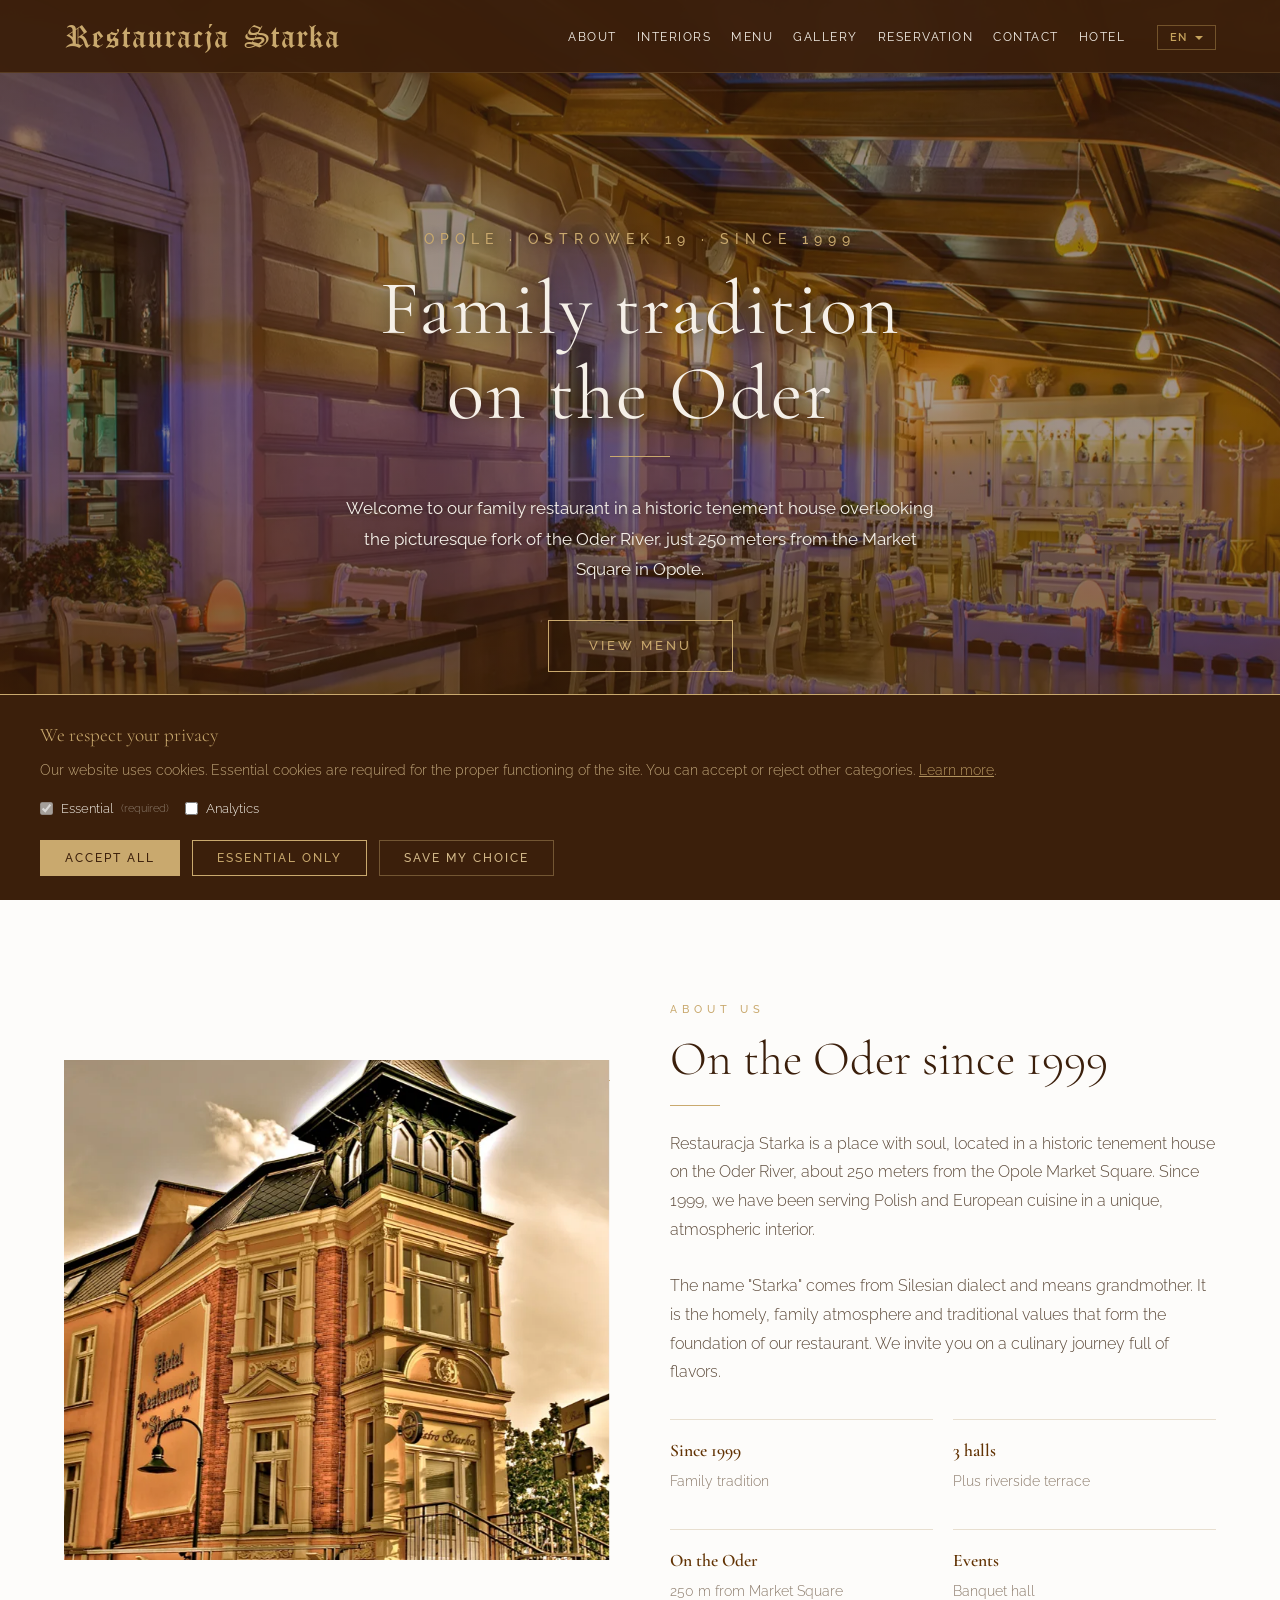
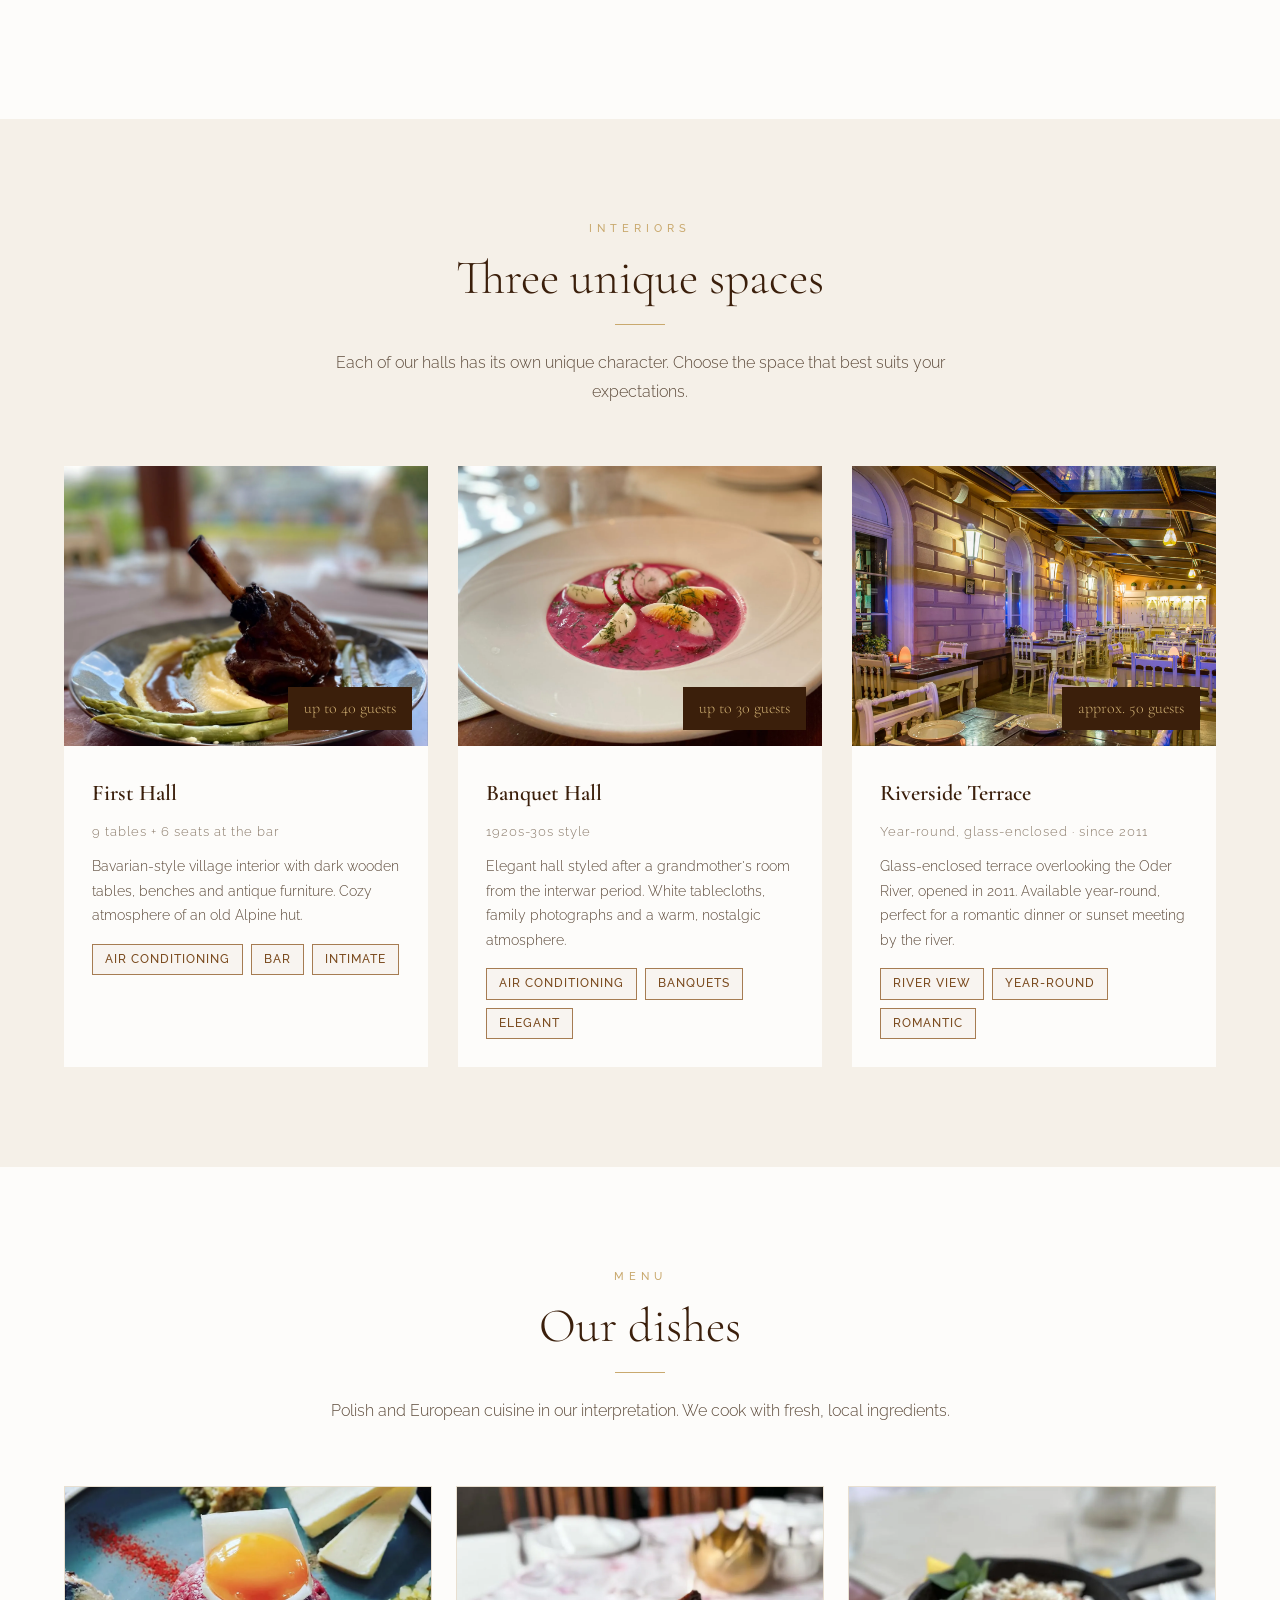
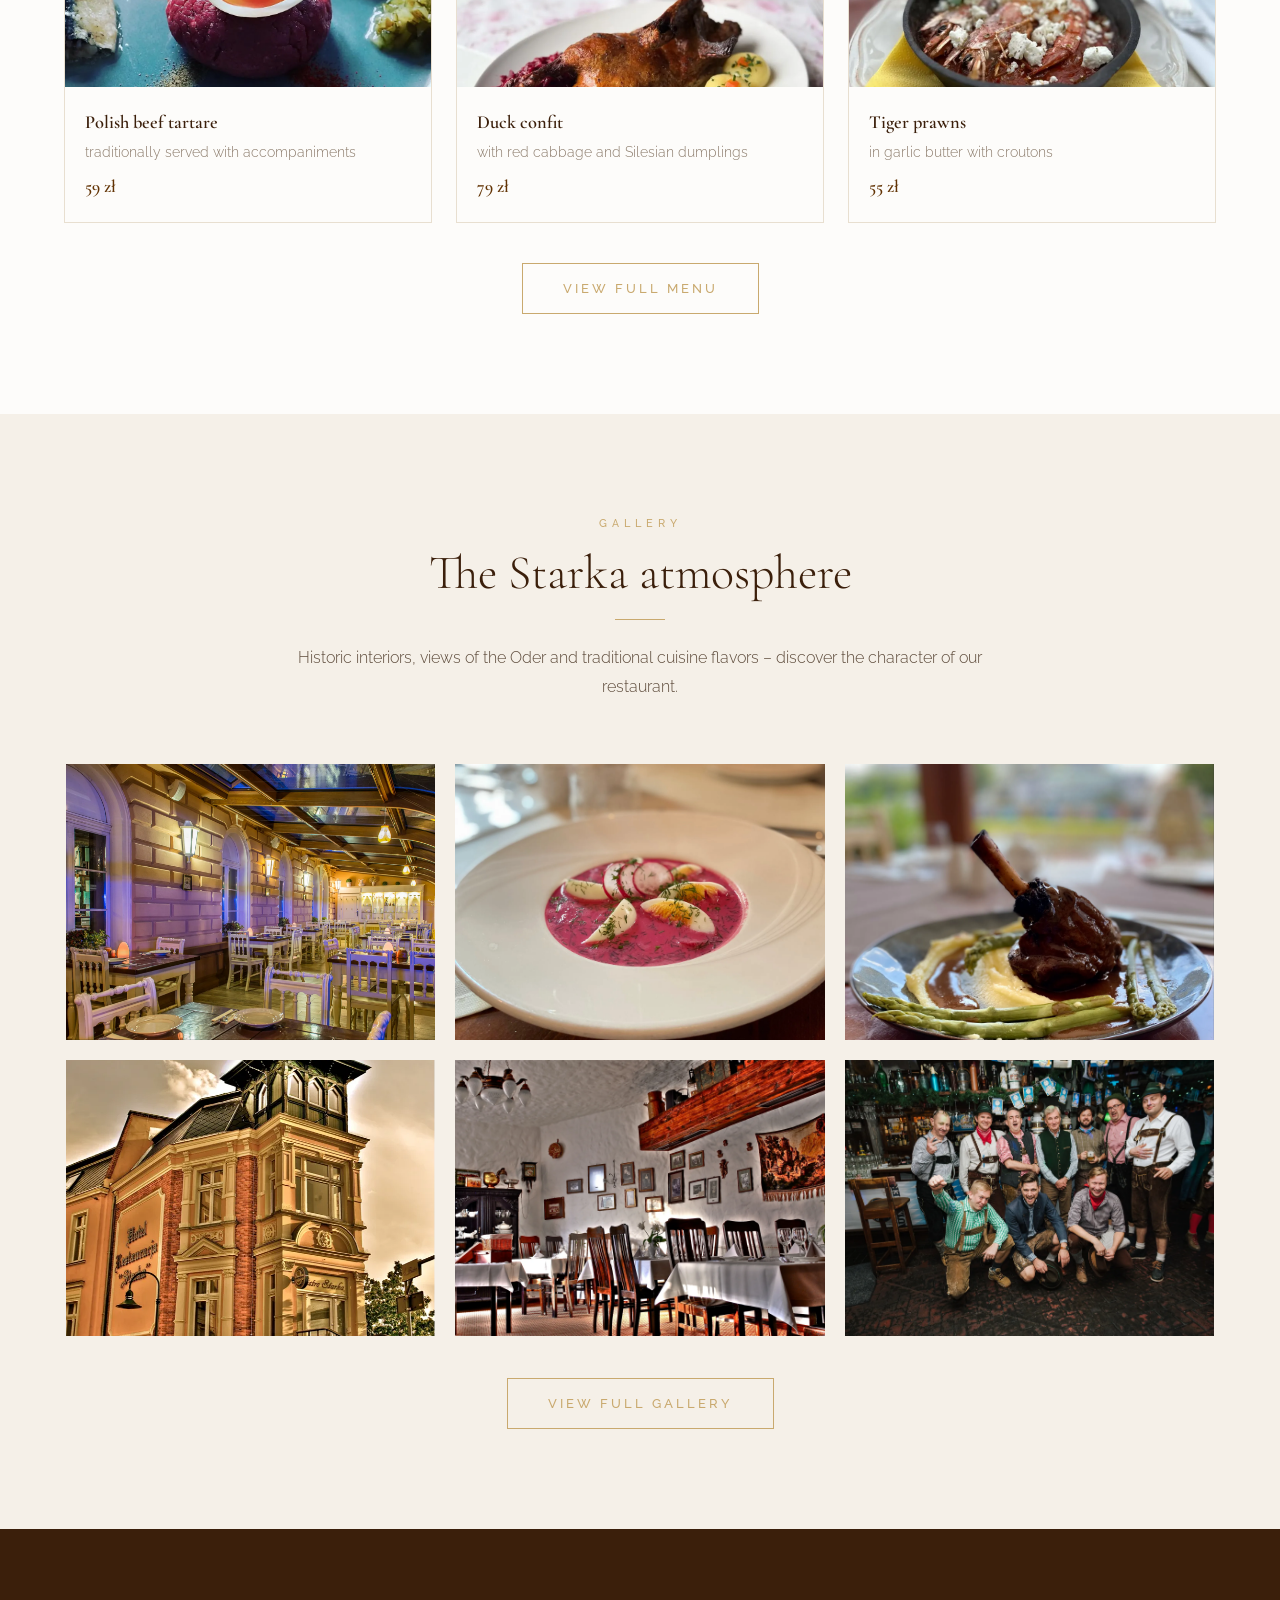
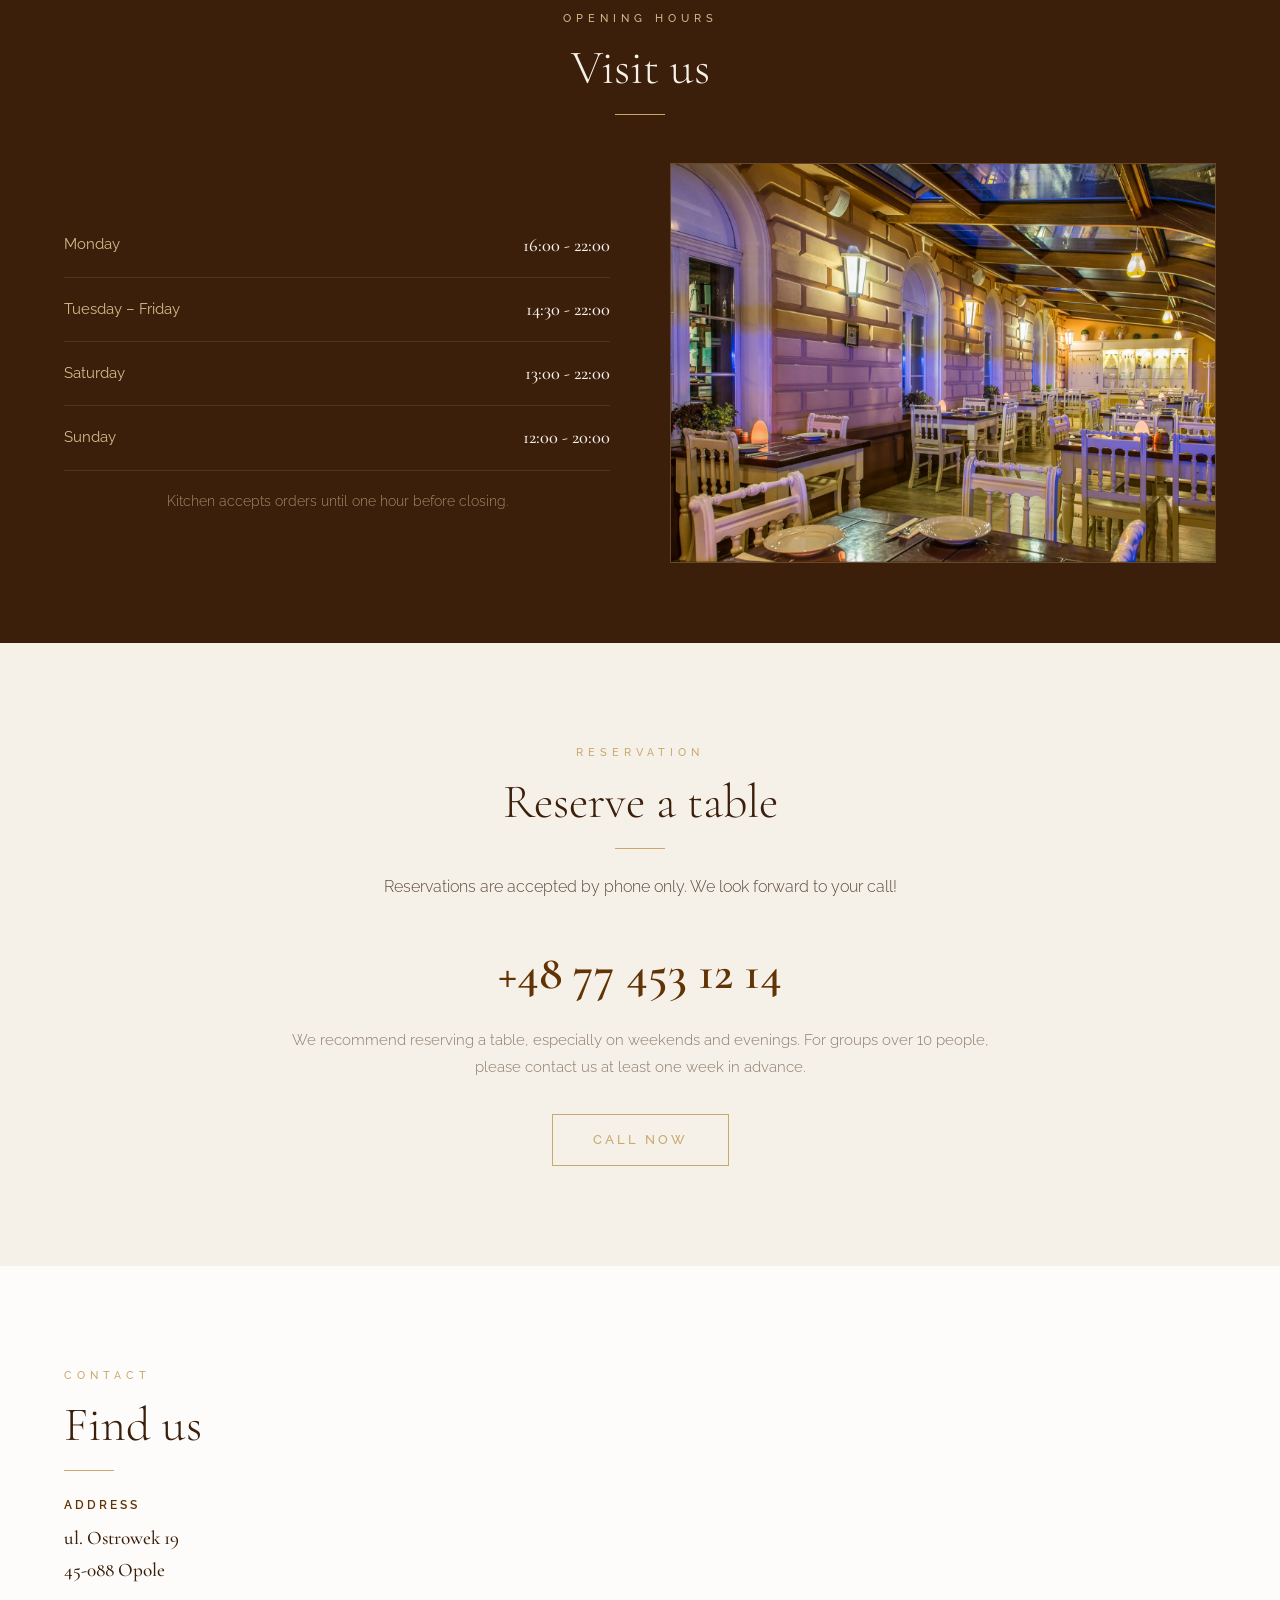
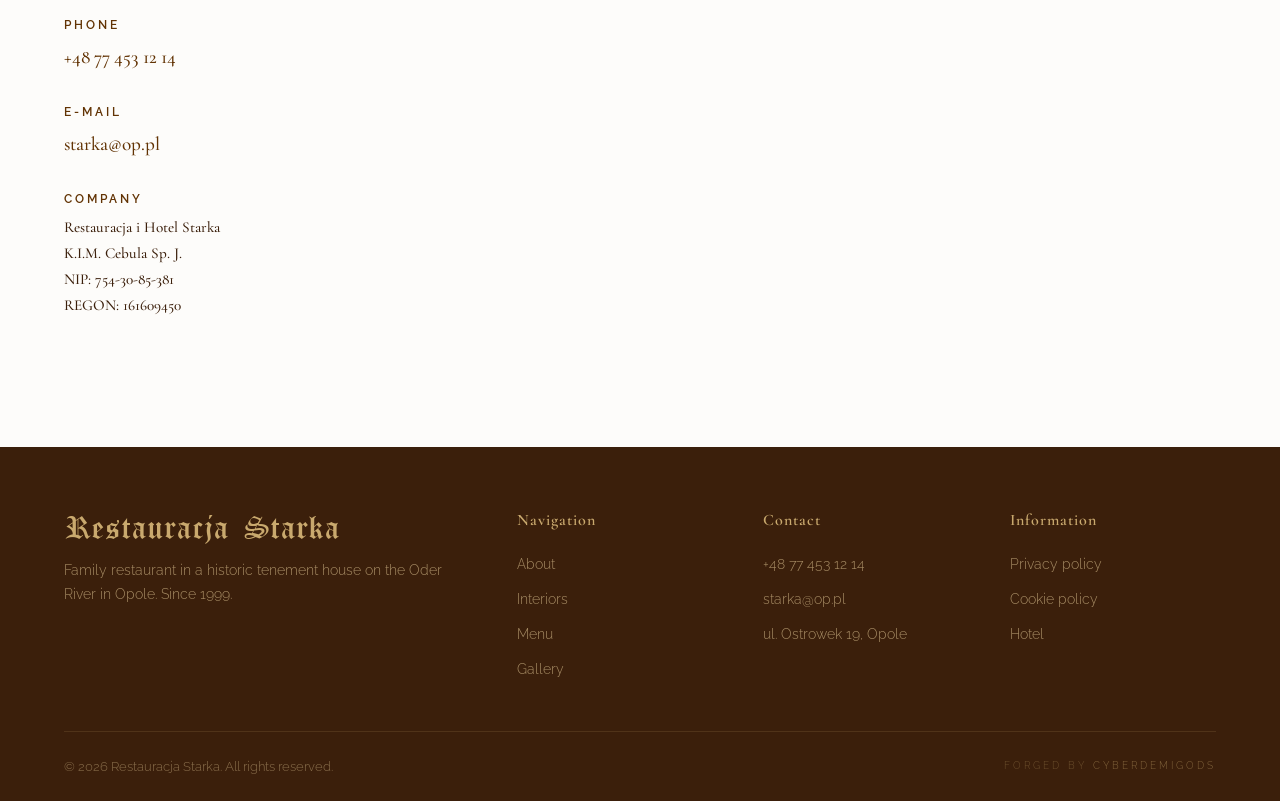
==== index.html @ e41f2b14 "Initial commit - Restauracja Starka website Complete restaurant website with vintage/luxury design: " ====
<!DOCTYPE html>
<html lang="pl">
<head>
    <meta charset="UTF-8">
    <meta name="viewport" content="width=device-width, initial-scale=1.0">
    <title>Restauracja Starka - Rodzinna Tradycja od 1999 | Opole</title>
    <meta name="description" content="Restauracja Starka - rodzinna restauracja w zabytkowej kamienicy nad Odr&#261; w Opolu. Kuchnia polska i europejska, taras nad rzek&#261;, sala bankietowa. Od 1999 roku.">
    <link rel="icon" href="favicon.svg" type="image/svg+xml">
    <link rel="icon" href="favicon.ico" sizes="32x32">
    <link rel="apple-touch-icon" href="apple-touch-icon.png">
    <link rel="preconnect" href="https://fonts.googleapis.com">
    <link rel="preconnect" href="https://fonts.gstatic.com" crossorigin>
    <link href="https://fonts.googleapis.com/css2?family=Cormorant+Garamond:ital,wght@0,300;0,400;0,500;0,600;0,700;1,300;1,400&family=Raleway:wght@300;400;500;600&display=swap" rel="stylesheet">
    <style>
        /* ======================================
           CSS VARIABLES - VINTAGE PALETTE
           ====================================== */
        @font-face {
            font-family: 'Old English Five';
            src: url('fonts/OldEnglishFive.woff2') format('woff2'),
                 url('fonts/OldEnglishFive.woff') format('woff');
            font-weight: normal;
            font-style: normal;
            font-display: swap;
        }

        :root {
            --brown-dark: #3B1F0B;
            --brown: #623304;
            --brown-medium: #7A4A1E;
            --brown-light: #A67C52;
            --gold: #C9A96E;
            --gold-light: #D4BA8A;
            --cream: #F5F0E8;
            --cream-dark: #E8DFD0;
            --white: #FDFCFA;
            --text: #2C1810;
            --text-light: #5C4A3A;
            --text-muted: #8B7B6B;
            --overlay: rgba(59, 31, 11, 0.6);
            --font-heading: 'Cormorant Garamond', Georgia, 'Times New Roman', serif;
            --font-body: 'Raleway', 'Segoe UI', Arial, sans-serif;
        }

        /* ======================================
           RESET & BASE
           ====================================== */
        *, *::before, *::after { box-sizing: border-box; margin: 0; padding: 0; }

        html { scroll-behavior: smooth; }

        body {
            font-family: var(--font-body);
            font-weight: 300;
            color: var(--text);
            background: var(--white);
            line-height: 1.7;
            font-size: 16px;
        }

        img { max-width: 100%; height: auto; display: block; }
        a { color: var(--brown); text-decoration: none; transition: color 0.3s; }
        a:hover { color: var(--gold); }

        .container { max-width: 1200px; margin: 0 auto; padding: 0 24px; }

        /* ======================================
           HEADER / NAV
           ====================================== */
        .site-header {
            position: fixed;
            top: 0; left: 0; right: 0;
            z-index: 1000;
            background: rgba(59, 31, 11, 0.95);
            backdrop-filter: blur(10px);
            border-bottom: 1px solid rgba(201, 169, 110, 0.2);
            transition: background 0.4s;
        }

        .nav-inner {
            display: flex;
            align-items: center;
            justify-content: space-between;
            height: 72px;
            max-width: 1200px;
            margin: 0 auto;
            padding: 0 24px;
        }

        .logo {
            font-family: 'Old English Five', var(--font-heading);
            font-size: 1.5rem;
            font-weight: 400;
            color: var(--gold);
            letter-spacing: 1px;
            text-transform: none;
            white-space: nowrap;
            flex-shrink: 0;
        }
        .logo span { display: none; }

        .nav-links { display: flex; gap: 20px; list-style: none; align-items: center; }
        .nav-links a {
            font-size: 0.72rem;
            font-weight: 400;
            letter-spacing: 1.5px;
            text-transform: uppercase;
            white-space: nowrap;
            color: var(--cream);
            position: relative;
            padding: 4px 0;
        }
        .nav-links a::after {
            content: '';
            position: absolute;
            bottom: -2px; left: 0;
            width: 0; height: 1px;
            background: var(--gold);
            transition: width 0.3s;
        }
        .nav-links a:hover { color: var(--gold); }
        .nav-links a:hover::after { width: 100%; }

        .mobile-toggle {
            display: none;
            background: none; border: none;
            cursor: pointer; padding: 8px;
        }
        .mobile-toggle span {
            display: block;
            width: 24px; height: 2px;
            background: var(--gold);
            margin: 5px 0;
            transition: 0.3s;
        }

        /* ======================================
           HERO
           ====================================== */
        .hero {
            position: relative;
            height: 100vh;
            min-height: 600px;
            display: flex;
            align-items: center;
            justify-content: center;
            overflow: hidden;
        }

        .hero-slider {
            position: absolute;
            inset: 0;
        }

        .hero-slide {
            position: absolute;
            inset: 0;
            opacity: 0;
            transition: opacity 1.5s ease;
            background-size: cover;
            background-position: center;
        }
        .hero-slide.active { opacity: 1; }

        .hero-overlay {
            position: absolute;
            inset: 0;
            background: linear-gradient(
                to bottom,
                rgba(59, 31, 11, 0.6) 0%,
                rgba(59, 31, 11, 0.45) 40%,
                rgba(59, 31, 11, 0.75) 100%
            );
        }

        .hero-content {
            position: relative;
            z-index: 2;
            text-align: center;
            color: var(--cream);
            padding: 0 24px;
        }

        .hero-subtitle {
            font-family: var(--font-body);
            font-size: 0.85rem;
            font-weight: 500;
            letter-spacing: 6px;
            text-transform: uppercase;
            color: var(--gold);
            margin-bottom: 16px;
            text-shadow: 0 1px 8px rgba(0, 0, 0, 0.5);
        }

        .hero-title {
            font-family: var(--font-heading);
            font-size: clamp(2.5rem, 6vw, 5rem);
            font-weight: 400;
            line-height: 1.1;
            margin-bottom: 20px;
            letter-spacing: 2px;
            text-shadow: 0 2px 16px rgba(0, 0, 0, 0.5);
        }

        .hero-desc {
            font-size: 1.05rem;
            font-weight: 400;
            max-width: 600px;
            margin: 0 auto 36px;
            line-height: 1.8;
            text-shadow: 0 1px 6px rgba(0, 0, 0, 0.4);
        }

        .hero-divider {
            width: 60px;
            height: 1px;
            background: var(--gold);
            margin: 0 auto 36px;
        }

        /* Hero scroll hint */
        .hero-scroll-hint {
            position: absolute;
            bottom: 36px;
            left: 50%;
            transform: translateX(-50%);
            z-index: 3;
            display: flex;
            flex-direction: column;
            align-items: center;
            gap: 10px;
            text-decoration: none;
            opacity: 0.7;
            transition: opacity 0.3s;
        }
        .hero-scroll-hint:hover { opacity: 1; }

        .hero-scroll-line {
            display: block;
            width: 24px;
            height: 40px;
            border: 1.5px solid var(--gold);
            border-radius: 12px;
            position: relative;
        }
        .hero-scroll-line::before {
            content: '';
            position: absolute;
            top: 6px;
            left: 50%;
            transform: translateX(-50%);
            width: 3px;
            height: 8px;
            border-radius: 2px;
            background: var(--gold);
            animation: scrollDot 2s ease-in-out infinite;
        }

        @keyframes scrollDot {
            0% { top: 6px; opacity: 1; }
            50% { top: 24px; opacity: 0.2; }
            100% { top: 6px; opacity: 1; }
        }

        .btn {
            display: inline-block;
            padding: 14px 40px;
            font-family: var(--font-body);
            font-size: 0.8rem;
            font-weight: 500;
            letter-spacing: 3px;
            text-transform: uppercase;
            border: 1px solid var(--gold);
            color: var(--gold);
            background: transparent;
            cursor: pointer;
            transition: all 0.4s;
        }
        .btn:hover {
            background: var(--gold);
            color: var(--brown-dark);
        }
        .btn-filled {
            background: var(--gold);
            color: var(--brown-dark);
        }
        .btn-filled:hover {
            background: var(--gold-light);
            color: var(--brown-dark);
        }

        /* ======================================
           SECTIONS - COMMON
           ====================================== */
        section { padding: 100px 0; }

        .section-label {
            font-size: 0.7rem;
            font-weight: 500;
            letter-spacing: 5px;
            text-transform: uppercase;
            color: var(--gold);
            margin-bottom: 12px;
        }

        .section-title {
            font-family: var(--font-heading);
            font-size: clamp(2rem, 4vw, 3rem);
            font-weight: 300;
            color: var(--brown-dark);
            margin-bottom: 16px;
            line-height: 1.2;
        }

        .section-divider {
            width: 50px;
            height: 1px;
            background: var(--gold);
            margin-bottom: 24px;
        }

        .section-text {
            font-size: 1rem;
            color: var(--text-light);
            max-width: 700px;
            line-height: 1.8;
        }

        /* ======================================
           O RESTAURACJI
           ====================================== */
        .about { background: var(--white); }
        .about-grid {
            display: grid;
            grid-template-columns: 1fr 1fr;
            gap: 60px;
            align-items: center;
        }
        .about-image {
            position: relative;
            overflow: hidden;
        }
        .about-image img {
            width: 100%;
            height: 500px;
            object-fit: cover;
        }
        .about-image::after {
            content: '';
            position: absolute;
            top: 20px; left: 20px;
            right: -20px; bottom: -20px;
            border: 1px solid var(--gold);
            z-index: -1;
        }

        .about-features {
            display: grid;
            grid-template-columns: 1fr 1fr;
            gap: 20px;
            margin-top: 32px;
        }

        .feature {
            padding: 16px 0;
            border-top: 1px solid var(--cream-dark);
        }
        .feature-title {
            font-family: var(--font-heading);
            font-size: 1.1rem;
            font-weight: 600;
            color: var(--brown);
            margin-bottom: 4px;
        }
        .feature-desc {
            font-size: 0.85rem;
            color: var(--text-muted);
        }

        /* ======================================
           SALE / WNETRZA
           ====================================== */
        .spaces { background: var(--cream); }
        .spaces-header { text-align: center; margin-bottom: 60px; }
        .spaces-header .section-divider { margin: 0 auto 24px; }
        .spaces-header .section-text { margin: 0 auto; }

        .spaces-grid {
            display: grid;
            grid-template-columns: repeat(auto-fit, minmax(350px, 1fr));
            gap: 30px;
        }

        .space-card {
            background: var(--white);
            overflow: hidden;
            transition: transform 0.4s, box-shadow 0.4s;
        }
        .space-card:hover {
            transform: translateY(-4px);
            box-shadow: 0 20px 50px rgba(59, 31, 11, 0.1);
        }

        .space-card-img {
            position: relative;
            height: 280px;
            overflow: hidden;
        }
        .space-card-img img {
            width: 100%;
            height: 100%;
            object-fit: cover;
            transition: transform 0.6s;
        }
        .space-card:hover .space-card-img img { transform: scale(1.05); }

        .space-card-badge {
            position: absolute;
            bottom: 16px; right: 16px;
            background: var(--brown-dark);
            color: var(--gold);
            font-family: var(--font-heading);
            font-size: 1rem;
            padding: 8px 16px;
        }

        .space-card-body { padding: 28px; }
        .space-card-name {
            font-family: var(--font-heading);
            font-size: 1.4rem;
            font-weight: 600;
            color: var(--brown-dark);
            margin-bottom: 8px;
        }
        .space-card-meta {
            font-size: 0.8rem;
            color: var(--text-muted);
            letter-spacing: 1px;
            margin-bottom: 12px;
        }
        .space-card-desc {
            font-size: 0.9rem;
            color: var(--text-light);
            line-height: 1.7;
            margin-bottom: 16px;
        }
        .space-card-amenities {
            display: flex;
            flex-wrap: wrap;
            gap: 8px;
        }
        .amenity-tag {
            font-size: 0.72rem;
            font-weight: 500;
            letter-spacing: 1px;
            text-transform: uppercase;
            padding: 5px 12px;
            border: 1px solid var(--brown-light);
            color: var(--brown-medium);
            background: rgba(166, 124, 82, 0.06);
        }

        /* ======================================
           MENU
           ====================================== */
        .menu-section { background: var(--white); }
        .menu-header { text-align: center; margin-bottom: 60px; }
        .menu-header .section-divider { margin: 0 auto 24px; }

        .menu-categories {
            display: flex;
            justify-content: center;
            flex-wrap: wrap;
            gap: 12px;
            margin-bottom: 48px;
        }
        .menu-cat-btn {
            padding: 10px 24px;
            font-family: var(--font-body);
            font-size: 0.75rem;
            font-weight: 500;
            letter-spacing: 2px;
            text-transform: uppercase;
            cursor: pointer;
            border: 1px solid var(--cream-dark);
            background: transparent;
            color: var(--text-muted);
            transition: all 0.3s;
        }
        .menu-cat-btn:hover,
        .menu-cat-btn.active {
            border-color: var(--gold);
            color: var(--brown-dark);
            background: var(--cream);
        }

        .menu-category { display: none; }
        .menu-category.active { display: block; }

        .menu-items {
            max-width: 800px;
            margin: 0 auto;
        }
        .menu-item {
            display: flex;
            justify-content: space-between;
            align-items: flex-start;
            padding: 20px 0;
            border-bottom: 1px solid var(--cream-dark);
            gap: 24px;
        }
        .menu-item-info { flex: 1; }
        .menu-item-name {
            font-family: var(--font-heading);
            font-size: 1.15rem;
            font-weight: 600;
            color: var(--brown-dark);
            margin-bottom: 4px;
        }
        .menu-item-desc {
            font-size: 0.85rem;
            color: var(--text-muted);
            line-height: 1.6;
        }
        .menu-item-price {
            font-family: var(--font-heading);
            font-size: 1.3rem;
            font-weight: 600;
            color: var(--brown);
            white-space: nowrap;
        }

        .menu-note {
            max-width: 800px;
            margin: 32px auto 0;
            padding: 24px;
            background: var(--cream);
            font-size: 0.85rem;
            color: var(--text-muted);
            line-height: 1.8;
            text-align: center;
        }

        /* ======================================
           GODZINY OTWARCIA
           ====================================== */
        .hours-section {
            background: var(--brown-dark);
            color: var(--cream);
            padding: 80px 0;
        }
        .hours-section .section-label { color: var(--gold-light); }
        .hours-section .section-title { color: var(--cream); }

        .hours-grid {
            display: grid;
            grid-template-columns: 1fr 1fr;
            gap: 60px;
            margin-top: 48px;
            align-items: center;
        }

        .hours-table {
            width: 100%;
            border-collapse: collapse;
        }
        .hours-table td {
            padding: 16px 0;
            border-bottom: 1px solid rgba(201, 169, 110, 0.15);
            font-size: 0.95rem;
        }
        .hours-table td:first-child {
            color: var(--gold-light);
            font-weight: 400;
        }
        .hours-table td:last-child {
            text-align: right;
            font-family: var(--font-heading);
            font-size: 1.15rem;
            font-weight: 500;
            color: var(--cream);
        }

        .hours-image {
            position: relative;
            overflow: hidden;
        }
        .hours-image img {
            width: 100%;
            height: 400px;
            object-fit: cover;
            border: 1px solid rgba(201, 169, 110, 0.3);
        }

        .hours-note {
            font-size: 0.85rem;
            color: var(--gold-light);
            opacity: 0.7;
            margin-top: 20px;
            line-height: 1.6;
            text-align: center;
        }

        /* ======================================
           REZERWACJA
           ====================================== */
        .reservation {
            background: var(--cream);
        }
        .reservation-inner {
            text-align: center;
            max-width: 700px;
            margin: 0 auto;
        }
        .reservation .section-divider { margin: 0 auto 24px; }

        .reservation-phone {
            font-family: var(--font-heading);
            font-size: clamp(2rem, 4vw, 3rem);
            font-weight: 600;
            color: var(--brown);
            margin: 32px 0 12px;
        }
        .reservation-phone a {
            color: var(--brown);
            transition: color 0.3s;
        }
        .reservation-phone a:hover { color: var(--gold); }

        .reservation-note {
            font-size: 0.95rem;
            color: var(--text-muted);
            line-height: 1.8;
            margin-bottom: 32px;
        }

        /* ======================================
           KONTAKT
           ====================================== */
        .contact { background: var(--white); }
        .contact-grid {
            display: grid;
            grid-template-columns: 1fr 1fr;
            gap: 60px;
        }

        .contact-item { margin-bottom: 28px; }
        .contact-label {
            font-size: 0.75rem;
            font-weight: 600;
            letter-spacing: 3px;
            text-transform: uppercase;
            color: var(--brown);
            margin-bottom: 6px;
        }
        .contact-value {
            font-family: var(--font-heading);
            font-size: 1.2rem;
            font-weight: 500;
            color: var(--brown-dark);
        }

        .contact-map {
            width: 100%;
            height: 400px;
            border: none;
            filter: sepia(20%) saturate(80%);
        }

        /* ======================================
           POLITYKA PRYWATNOSCI
           ====================================== */
        .privacy { background: var(--white); padding: 120px 0 80px; }
        .privacy h1 {
            font-family: var(--font-heading);
            font-size: 2.2rem;
            font-weight: 300;
            color: var(--brown-dark);
            margin-bottom: 40px;
        }
        .privacy h2 {
            font-family: var(--font-heading);
            font-size: 1.4rem;
            font-weight: 600;
            color: var(--brown);
            margin: 32px 0 12px;
        }
        .privacy p, .privacy li {
            font-size: 0.92rem;
            color: var(--text-light);
            line-height: 1.8;
            margin-bottom: 10px;
        }
        .privacy ul { padding-left: 20px; }

        /* ======================================
           COOKIE BANNER - RODO COMPLIANT
           ====================================== */
        .cookie-banner {
            display: none;
            position: fixed;
            bottom: 0; left: 0; right: 0;
            z-index: 9999;
            background: var(--brown-dark);
            color: var(--cream);
            border-top: 1px solid var(--gold);
            padding: 24px;
        }
        .cookie-banner.visible { display: block; }

        .cookie-inner {
            max-width: 1200px;
            margin: 0 auto;
        }
        .cookie-title {
            font-family: var(--font-heading);
            font-size: 1.2rem;
            color: var(--gold);
            margin-bottom: 8px;
        }
        .cookie-text {
            font-size: 0.85rem;
            color: var(--gold-light);
            opacity: 0.85;
            line-height: 1.6;
            margin-bottom: 16px;
        }
        .cookie-text a { color: var(--gold); text-decoration: underline; }

        .cookie-categories {
            display: flex;
            flex-wrap: wrap;
            gap: 16px;
            margin-bottom: 20px;
        }
        .cookie-cat {
            display: flex;
            align-items: center;
            gap: 8px;
            font-size: 0.82rem;
            color: var(--cream);
        }
        .cookie-cat input[type="checkbox"] { accent-color: var(--gold); }
        .cookie-cat .required {
            font-size: 0.7rem;
            color: var(--text-muted);
        }

        .cookie-buttons {
            display: flex;
            gap: 12px;
            flex-wrap: wrap;
        }
        .cookie-btn {
            padding: 10px 24px;
            font-family: var(--font-body);
            font-size: 0.75rem;
            font-weight: 500;
            letter-spacing: 2px;
            text-transform: uppercase;
            cursor: pointer;
            border: 1px solid var(--gold);
            transition: all 0.3s;
        }
        .cookie-btn-accept {
            background: var(--gold);
            color: var(--brown-dark);
        }
        .cookie-btn-accept:hover { background: var(--gold-light); }
        .cookie-btn-reject {
            background: transparent;
            color: var(--gold);
        }
        .cookie-btn-reject:hover { background: rgba(201, 169, 110, 0.1); }
        .cookie-btn-settings {
            background: transparent;
            color: var(--gold-light);
            border-color: rgba(201, 169, 110, 0.4);
        }
        .cookie-btn-settings:hover { border-color: var(--gold); }

        .cookie-settings-btn {
            position: fixed;
            bottom: 20px; left: 20px;
            z-index: 9998;
            width: 44px; height: 44px;
            border-radius: 50%;
            background: var(--brown-dark);
            border: 1px solid var(--gold);
            color: var(--gold);
            font-size: 1.2rem;
            cursor: pointer;
            display: none;
            align-items: center;
            justify-content: center;
            transition: 0.3s;
            box-shadow: 0 4px 15px rgba(0,0,0,0.3);
        }
        .cookie-settings-btn:hover { background: var(--brown); }
        .cookie-settings-btn.visible { display: flex; }

        /* ======================================
           FOOTER
           ====================================== */
        .site-footer {
            background: var(--brown-dark);
            color: var(--cream);
            padding: 60px 0 0;
        }
        .footer-grid {
            display: grid;
            grid-template-columns: 2fr 1fr 1fr 1fr;
            gap: 40px;
            padding-bottom: 40px;
            border-bottom: 1px solid rgba(201, 169, 110, 0.15);
        }
        .footer-brand .logo { font-size: 1.5rem; margin-bottom: 12px; }
        .footer-desc {
            font-size: 0.85rem;
            color: var(--gold-light);
            opacity: 0.7;
            line-height: 1.7;
        }
        .footer-heading {
            font-family: var(--font-heading);
            font-size: 1rem;
            font-weight: 600;
            color: var(--gold);
            margin-bottom: 16px;
            letter-spacing: 1px;
        }
        .footer-links { list-style: none; }
        .footer-links li { margin-bottom: 8px; }
        .footer-links a {
            font-size: 0.85rem;
            color: var(--gold-light);
            opacity: 0.7;
            transition: opacity 0.3s;
        }
        .footer-links a:hover { opacity: 1; color: var(--gold); }

        .footer-bottom {
            padding: 24px 0;
            display: flex;
            justify-content: space-between;
            align-items: center;
            flex-wrap: wrap;
            gap: 12px;
        }
        .footer-copy {
            font-size: 0.8rem;
            color: var(--gold-light);
            opacity: 0.5;
        }
        .footer-forged {
            font-size: 0.6rem;
            letter-spacing: 3px;
            text-transform: uppercase;
            color: rgba(201, 169, 110, 0.35);
        }
        .footer-forged a {
            color: rgba(201, 169, 110, 0.5);
            text-decoration: none;
            transition: color 0.3s;
        }
        .footer-forged a:hover { color: var(--gold); }

        /* ======================================
           SCROLL TO TOP
           ====================================== */
        .scroll-top {
            position: fixed;
            bottom: 20px; right: 20px;
            width: 44px; height: 44px;
            background: var(--brown-dark);
            border: 1px solid var(--gold);
            color: var(--gold);
            font-size: 1.2rem;
            cursor: pointer;
            display: none;
            align-items: center;
            justify-content: center;
            z-index: 100;
            transition: 0.3s;
        }
        .scroll-top.visible { display: flex; }
        .scroll-top:hover { background: var(--brown); }

        /* ======================================
           SPA PAGES
           ====================================== */
        .page-section { display: none; }
        .page-section.active { display: block; }

        /* Fade in animation */
        .fade-in {
            opacity: 0;
            transform: translateY(20px);
            transition: opacity 0.6s ease, transform 0.6s ease;
        }
        .fade-in.visible {
            opacity: 1;
            transform: translateY(0);
        }

        /* ======================================
           GALLERY SECTION
           ====================================== */
        .gallery-section { background: var(--cream); }
        .gallery-header { text-align: center; margin-bottom: 60px; }
        .gallery-header .section-divider { margin: 0 auto 24px; }
        .gallery-header .section-text { margin: 0 auto; }

        .gallery-more {
            text-align: center;
            margin-top: 40px;
        }

        .gallery-grid {
            display: grid;
            grid-template-columns: repeat(auto-fill, minmax(280px, 1fr));
            gap: 16px;
        }
        .gallery-thumb {
            position: relative;
            aspect-ratio: 4/3;
            overflow: hidden;
            cursor: pointer;
            border: 2px solid transparent;
            transition: border-color 0.3s, transform 0.3s;
        }
        .gallery-thumb:hover {
            border-color: var(--gold);
            transform: scale(1.02);
        }
        .gallery-thumb img {
            width: 100%;
            height: 100%;
            object-fit: cover;
            transition: transform 0.4s;
        }
        .gallery-thumb:hover img {
            transform: scale(1.08);
        }

        /* Lightbox */
        .lightbox {
            display: none;
            position: fixed;
            inset: 0;
            z-index: 10000;
            background: rgba(0, 0, 0, 0.92);
            align-items: center;
            justify-content: center;
        }
        .lightbox.active {
            display: flex;
        }
        .lightbox-img {
            max-width: 90vw;
            max-height: 85vh;
            object-fit: contain;
            user-select: none;
        }
        .lightbox-close {
            position: absolute;
            top: 20px; right: 24px;
            background: none;
            border: none;
            color: var(--gold);
            font-size: 2rem;
            cursor: pointer;
            z-index: 10001;
            transition: color 0.3s;
            line-height: 1;
        }
        .lightbox-close:hover { color: var(--cream); }

        .lightbox-nav {
            position: absolute;
            top: 50%;
            transform: translateY(-50%);
            background: rgba(59, 31, 11, 0.7);
            border: 1px solid var(--gold);
            color: var(--gold);
            font-size: 1.5rem;
            width: 48px;
            height: 48px;
            display: flex;
            align-items: center;
            justify-content: center;
            cursor: pointer;
            transition: background 0.3s;
            z-index: 10001;
        }
        .lightbox-nav:hover {
            background: rgba(59, 31, 11, 0.95);
        }
        .lightbox-prev { left: 16px; }
        .lightbox-next { right: 16px; }

        .lightbox-counter {
            position: absolute;
            bottom: 20px;
            left: 50%;
            transform: translateX(-50%);
            color: var(--gold-light);
            font-size: 0.85rem;
            letter-spacing: 2px;
            opacity: 0.7;
        }

        /* ======================================
           FULL GALLERY PAGE (SPA)
           ====================================== */
        .gallery-page {
            padding-top: 72px;
        }
        .gallery-page-header {
            background: var(--brown-dark);
            padding: 60px 0;
            text-align: center;
        }
        .gallery-page-header .section-label { color: var(--gold-light); }
        .gallery-page-header .section-title { color: var(--cream); }
        .gallery-page-header .section-divider { margin: 0 auto 24px; }
        .gallery-page-header .section-text { color: var(--gold-light); opacity: 0.8; margin: 0 auto; }

        .gallery-page-back {
            display: inline-flex;
            align-items: center;
            gap: 8px;
            font-size: 0.8rem;
            letter-spacing: 2px;
            text-transform: uppercase;
            color: var(--gold);
            margin-bottom: 32px;
            cursor: pointer;
            transition: color 0.3s;
        }
        .gallery-page-back:hover { color: var(--gold-light); }

        .gallery-page-body {
            padding: 60px 0 80px;
        }

        .gallery-filter {
            display: flex;
            justify-content: center;
            flex-wrap: wrap;
            gap: 12px;
            margin-bottom: 40px;
        }
        .gallery-filter-btn {
            padding: 10px 24px;
            font-family: var(--font-body);
            font-size: 0.75rem;
            font-weight: 500;
            letter-spacing: 2px;
            text-transform: uppercase;
            cursor: pointer;
            border: 1px solid var(--cream-dark);
            background: transparent;
            color: var(--text-muted);
            transition: all 0.3s;
        }
        .gallery-filter-btn:hover,
        .gallery-filter-btn.active {
            border-color: var(--gold);
            color: var(--brown-dark);
            background: var(--cream);
        }

        .gallery-full-grid {
            display: grid;
            grid-template-columns: repeat(auto-fill, minmax(260px, 1fr));
            gap: 14px;
        }
        .gallery-full-grid .gallery-thumb {
            aspect-ratio: 1/1;
        }

        .gallery-ig-link {
            text-align: center;
            margin-top: 48px;
            padding-top: 32px;
            border-top: 1px solid var(--cream-dark);
        }
        .gallery-ig-link a {
            display: inline-flex;
            align-items: center;
            gap: 10px;
            font-size: 0.8rem;
            font-weight: 500;
            letter-spacing: 2px;
            text-transform: uppercase;
            color: var(--brown);
            transition: color 0.3s;
        }
        .gallery-ig-link a:hover { color: var(--gold); }
        .gallery-ig-link .ig-icon {
            width: 20px; height: 20px;
            display: inline-block;
        }

        /* ======================================
           MENU FULL PAGE (SPA)
           ====================================== */
        .menu-page {
            padding-top: 72px;
        }
        .menu-page-header {
            background: var(--brown-dark);
            padding: 60px 0;
            text-align: center;
        }
        .menu-page-header .section-label { color: var(--gold-light); }
        .menu-page-header .section-title { color: var(--cream); }
        .menu-page-header .section-divider { margin: 0 auto 24px; }
        .menu-page-header .section-text { color: var(--gold-light); opacity: 0.8; margin: 0 auto; }

        .menu-page-back {
            display: inline-flex;
            align-items: center;
            gap: 8px;
            font-size: 0.8rem;
            letter-spacing: 2px;
            text-transform: uppercase;
            color: var(--gold);
            margin-bottom: 32px;
            cursor: pointer;
            transition: color 0.3s;
        }
        .menu-page-back:hover { color: var(--gold-light); }

        .menu-page-body {
            padding: 60px 0 80px;
        }

        .menu-item-with-photo {
            display: flex;
            justify-content: space-between;
            align-items: flex-start;
            padding: 20px 0;
            border-bottom: 1px solid var(--cream-dark);
            gap: 20px;
        }
        .menu-item-with-photo .menu-item-info { flex: 1; }
        .menu-item-with-photo .menu-item-photo {
            width: 80px;
            height: 80px;
            border-radius: 4px;
            overflow: hidden;
            flex-shrink: 0;
            cursor: pointer;
            border: 1px solid var(--cream-dark);
            background: var(--cream-dark);
            transition: border-color 0.3s;
        }
        .menu-item-with-photo .menu-item-photo:hover {
            border-color: var(--gold);
        }
        .menu-item-with-photo .menu-item-photo img {
            width: 100%;
            height: 100%;
            object-fit: cover;
            opacity: 0;
            transition: opacity 0.3s ease;
        }
        .menu-item-with-photo .menu-item-photo img.loaded {
            opacity: 1;
        }
        .menu-item-right {
            display: flex;
            align-items: flex-start;
            gap: 16px;
            flex-shrink: 0;
        }

        /* Menu teaser on main page */
        .menu-teaser-grid {
            display: grid;
            grid-template-columns: repeat(auto-fill, minmax(300px, 1fr));
            gap: 24px;
            margin-bottom: 40px;
        }
        .menu-teaser-card {
            position: relative;
            overflow: hidden;
            border: 1px solid var(--cream-dark);
            transition: border-color 0.3s, transform 0.3s;
        }
        .menu-teaser-card:hover {
            border-color: var(--gold);
            transform: translateY(-2px);
        }
        .menu-teaser-card img {
            width: 100%;
            height: 200px;
            object-fit: cover;
            opacity: 0;
            transition: opacity 0.4s ease;
        }
        .menu-teaser-card img.loaded {
            opacity: 1;
        }
        .menu-teaser-card-body {
            padding: 20px;
            background: var(--white);
        }
        .menu-teaser-card-name {
            font-family: var(--font-heading);
            font-size: 1.15rem;
            font-weight: 600;
            color: var(--brown-dark);
            margin-bottom: 4px;
        }
        .menu-teaser-card-desc {
            font-size: 0.85rem;
            color: var(--text-muted);
            line-height: 1.6;
        }
        .menu-teaser-card-price {
            font-family: var(--font-heading);
            font-size: 1.1rem;
            font-weight: 600;
            color: var(--brown);
            margin-top: 8px;
        }

        /* ======================================
           RESPONSIVE
           ====================================== */
        @media (max-width: 992px) {
            .about-grid,
            .hours-grid,
            .contact-grid { grid-template-columns: 1fr; gap: 40px; }

            .footer-grid { grid-template-columns: 1fr 1fr; }

            .about-image::after { display: none; }
        }

        @media (max-width: 1024px) {
            .nav-links {
                display: none;
                position: absolute;
                top: 72px; left: 0; right: 0;
                background: var(--brown-dark);
                flex-direction: column;
                padding: 24px;
                gap: 16px;
                border-top: 1px solid rgba(201, 169, 110, 0.2);
            }
            .nav-links.open { display: flex; }
            .mobile-toggle { display: block; }

            .spaces-grid { grid-template-columns: 1fr; }

            .footer-grid { grid-template-columns: 1fr; }

            .menu-categories { gap: 8px; }
            .menu-cat-btn { padding: 8px 16px; font-size: 0.7rem; }

            .gallery-grid { grid-template-columns: repeat(auto-fill, minmax(200px, 1fr)); gap: 10px; }
            .gallery-full-grid { grid-template-columns: repeat(auto-fill, minmax(150px, 1fr)); gap: 8px; }
            .menu-teaser-grid { grid-template-columns: 1fr; }
            .menu-item-with-photo .menu-item-photo { width: 60px; height: 60px; }
            .gallery-filter { gap: 8px; }
            .gallery-filter-btn { padding: 8px 16px; font-size: 0.7rem; }
            .lightbox-nav { width: 40px; height: 40px; font-size: 1.2rem; }
        }
    </style>
</head>
<body>

    <!-- ============================
         HEADER / NAVIGATION
         ============================ -->
    <header class="site-header">
        <nav class="nav-inner">
            <a href="#home" class="logo" onclick="showSection('main','home'); return false;">
                Restauracja Starka
            </a>
            <ul class="nav-links" id="navLinks">
                <li><a href="#o-restauracji" onclick="closeMenu(); showSection('main','o-restauracji'); return false;" data-i18n="nav_about">O restauracji</a></li>
                <li><a href="#nasze-sale" onclick="closeMenu(); showSection('main','nasze-sale'); return false;" data-i18n="nav_spaces">Nasze Sale</a></li>
                <li><a href="#menu" onclick="closeMenu(); showSection('menu-page'); return false;" data-i18n="nav_menu">Menu</a></li>
                <li><a href="#galeria" onclick="closeMenu(); showSection('main','galeria'); return false;" data-i18n="nav_gallery">Galeria</a></li>
                <li><a href="#rezerwacja" onclick="closeMenu(); showSection('main','rezerwacja'); return false;" data-i18n="nav_reservation">Rezerwacja</a></li>
                <li><a href="#kontakt" onclick="closeMenu(); showSection('main','kontakt'); return false;" data-i18n="nav_contact">Kontakt</a></li>
                <li><a href="https://cyberdemigods.github.io/HotelStarka/" target="_blank" rel="noopener" data-i18n="nav_hotel">Hotel</a></li>
            </ul>
            <button class="mobile-toggle" onclick="toggleMenu()" aria-label="Menu">
                <span></span><span></span><span></span>
            </button>
        </nav>
    </header>

    <!-- ============================
         MAIN PAGE
         ============================ -->
    <div class="page-section active" id="page-main">

        <!-- HERO -->
        <section class="hero" id="home">
            <div class="hero-slider">
                <div class="hero-slide active" style="background-image: url('img/taras.webp')"></div>
                <div class="hero-slide" style="background-image: url('img/sala-bankietowa.webp')"></div>
                <div class="hero-slide" style="background-image: url('img/budynek.webp')"></div>
                <div class="hero-slide" style="background-image: url('img/piwo.webp')"></div>
            </div>
            <div class="hero-overlay"></div>
            <div class="hero-content">
                <p class="hero-subtitle" data-i18n="hero_subtitle">Opole &middot; Ostr&#243;wek 19 &middot; od 1999</p>
                <h1 class="hero-title" data-i18n="hero_title">Rodzinna tradycja<br>nad Odr&#261;</h1>
                <div class="hero-divider"></div>
                <p class="hero-desc" data-i18n="hero_desc">Zapraszamy do rodzinnej restauracji w zabytkowej kamienicy nad malowniczym rozwidleniem Odry, zaledwie 250 metr&#243;w od Rynku w Opolu.</p>
                <a href="#menu" class="btn" onclick="showSection('menu-page'); return false;" data-i18n="hero_btn">Zobacz menu</a>
            </div>
            <a href="#o-restauracji" class="hero-scroll-hint" aria-label="Scroll down">
                <span class="hero-scroll-line"></span>
            </a>
        </section>

        <!-- O RESTAURACJI -->
        <section class="about" id="o-restauracji">
            <div class="container">
                <div class="about-grid">
                    <div class="about-image fade-in">
                        <img src="img/budynek.webp" alt="Restauracja Starka - zabytkowa kamienica nad Odr&#261;">
                    </div>
                    <div class="fade-in">
                        <p class="section-label" data-i18n="about_label">O restauracji</p>
                        <h2 class="section-title" data-i18n="about_title">Od 1999 roku nad Odr&#261;</h2>
                        <div class="section-divider"></div>
                        <p class="section-text" data-i18n="about_text1">
                            Restauracja Starka to miejsce z dusz&#261;, po&#322;o&#380;one w zabytkowej kamienicy nad Odr&#261;, oko&#322;o 250 metr&#243;w od opolskiego Rynku. Od 1999 roku serwujemy dania kuchni polskiej i europejskiej w niepowtarzalnym, klimatycznym wn&#281;trzu.
                        </p>
                        <br>
                        <p class="section-text" data-i18n="about_text2">
                            Nazwa "Starka" pochodzi z gwary &#347;l&#261;skiej i oznacza babci&#281;. To w&#322;a&#347;nie domowa, rodzinna atmosfera i tradycyjne warto&#347;ci s&#261; fundamentem naszej restauracji. Zapraszamy na kulinarн&#261; podr&#243;&#380; pe&#322;n&#261; smak&#243;w.
                        </p>
                        <div class="about-features">
                            <div class="feature">
                                <div class="feature-title" data-i18n="about_feat1_title">Od 1999</div>
                                <div class="feature-desc" data-i18n="about_feat1_desc">Rodzinna tradycja</div>
                            </div>
                            <div class="feature">
                                <div class="feature-title" data-i18n="about_feat2_title">3 sale</div>
                                <div class="feature-desc" data-i18n="about_feat2_desc">Oraz taras nad Odr&#261;</div>
                            </div>
                            <div class="feature">
                                <div class="feature-title" data-i18n="about_feat3_title">Nad Odr&#261;</div>
                                <div class="feature-desc" data-i18n="about_feat3_desc">250 m od Rynku</div>
                            </div>
                            <div class="feature">
                                <div class="feature-title" data-i18n="about_feat4_title">Imprezy</div>
                                <div class="feature-desc" data-i18n="about_feat4_desc">Sala bankietowa</div>
                            </div>
                        </div>
                    </div>
                </div>
            </div>
        </section>

        <!-- WNETRZA / SALE -->
        <section class="spaces" id="nasze-sale">
            <div class="container">
                <div class="spaces-header">
                    <p class="section-label" data-i18n="spaces_label">Wn&#281;trza</p>
                    <h2 class="section-title" data-i18n="spaces_title">Trzy niepowtarzalne przestrzenie</h2>
                    <div class="section-divider"></div>
                    <p class="section-text" data-i18n="spaces_text">Ka&#380;da z naszych sal posiada w&#322;asny, wyj&#261;tkowy charakter. Wybierz przestrze&#324;, kt&#243;ra najlepiej odpowiada Twoim oczekiwaniom.</p>
                </div>
                <div class="spaces-grid">

                    <div class="space-card fade-in">
                        <div class="space-card-img">
                            <img src="img/piwo.webp" alt="Sala Pierwsza - styl bawarski">
                            <div class="space-card-badge" data-i18n="space_capacity">do 40 os&#243;b</div>
                        </div>
                        <div class="space-card-body">
                            <h3 class="space-card-name" data-i18n="space1_name">Sala Pierwsza</h3>
                            <p class="space-card-meta" data-i18n="space1_meta">9 stolik&#243;w + 6 miejsc przy barze</p>
                            <p class="space-card-desc" data-i18n="space1_desc">Wn&#281;trze w bawarskim stylu wiejskim z ciemnymi drewnianymi sto&#322;ami, &#322;awami i zabytkowymi meblami. Przytulna atmosfera starej alpejskiej chaty.</p>
                            <div class="space-card-amenities">
                                <span class="amenity-tag" data-i18n="amenity_ac">Klimatyzacja</span>
                                <span class="amenity-tag" data-i18n="amenity_bar">Bar</span>
                                <span class="amenity-tag" data-i18n="amenity_intimate">Kameralna</span>
                            </div>
                        </div>
                    </div>

                    <div class="space-card fade-in">
                        <div class="space-card-img">
                            <img src="img/sala-bankietowa.webp" alt="Sala Bankietowa">
                            <div class="space-card-badge" data-i18n="space2_capacity">do 30 os&#243;b</div>
                        </div>
                        <div class="space-card-body">
                            <h3 class="space-card-name" data-i18n="space2_name">Sala Bankietowa</h3>
                            <p class="space-card-meta" data-i18n="space2_meta">Styl lat 20. i 30. XX wieku</p>
                            <p class="space-card-desc" data-i18n="space2_desc">Elegancka sala utrzymana w stylu starego babcinego pokoju z dwudziestolecia mi&#281;dzywojennego. Bia&#322;e obrusy, rodzinne fotografie i ciep&#322;a, nostalgiczna atmosfera.</p>
                            <div class="space-card-amenities">
                                <span class="amenity-tag" data-i18n="amenity_ac">Klimatyzacja</span>
                                <span class="amenity-tag" data-i18n="amenity_banquet">Bankiety</span>
                                <span class="amenity-tag" data-i18n="amenity_elegant">Elegancka</span>
                            </div>
                        </div>
                    </div>

                    <div class="space-card fade-in">
                        <div class="space-card-img">
                            <img src="img/taras.webp" alt="Taras nad Odr&#261;">
                            <div class="space-card-badge" data-i18n="space3_capacity">ok. 50 os&#243;b</div>
                        </div>
                        <div class="space-card-body">
                            <h3 class="space-card-name" data-i18n="space3_name">Taras nad Odr&#261;</h3>
                            <p class="space-card-meta" data-i18n="space3_meta">Ca&#322;oroczny, przeszklony &middot; od 2011</p>
                            <p class="space-card-desc" data-i18n="space3_desc">Przeszklony taras z widokiem na Odr&#281;, otwarty w 2011 roku. Dost&#281;pny ca&#322;y rok, idealny na romantyczn&#261; kolacj&#281; lub spotkanie przy zachodzie s&#322;o&#324;ca nad rzek&#261;.</p>
                            <div class="space-card-amenities">
                                <span class="amenity-tag" data-i18n="amenity_riverview">Widok na Odre</span>
                                <span class="amenity-tag" data-i18n="amenity_yearround">Calorocznie</span>
                                <span class="amenity-tag" data-i18n="amenity_romantic">Romantyczny</span>
                            </div>
                        </div>
                    </div>

                </div>
            </div>
        </section>

        <!-- MENU (teaser) -->
        <section class="menu-section" id="menu">
            <div class="container">
                <div class="menu-header">
                    <p class="section-label" data-i18n="menu_label">Menu</p>
                    <h2 class="section-title" data-i18n="menu_title">Nasza karta da&#324;</h2>
                    <div class="section-divider"></div>
                    <p class="section-text" style="margin: 0 auto 48px;" data-i18n="menu_teaser_text">Kuchnia polska i europejska w naszej interpretacji. Gotujemy ze &#347;wie&#380;ych, lokalnych sk&#322;adnik&#243;w.</p>
                </div>

                <div class="menu-teaser-grid">
                    <div class="menu-teaser-card fade-in">
                        <img src="img/gallery/ig-05.webp" alt="Polski tatar" loading="lazy">
                        <div class="menu-teaser-card-body">
                            <div class="menu-teaser-card-name" data-i18n="dish_tatar_name">Polski tatar z pol&#281;dwicy wo&#322;owej</div>
                            <div class="menu-teaser-card-desc" data-i18n="dish_tatar_desc">tradycyjnie podany z dodatkami</div>
                            <div class="menu-teaser-card-price">59 z&#322;</div>
                        </div>
                    </div>
                    <div class="menu-teaser-card fade-in">
                        <img src="img/gallery/ig-06.webp" alt="Kaczka konfitowana" loading="lazy">
                        <div class="menu-teaser-card-body">
                            <div class="menu-teaser-card-name" data-i18n="dish_kaczka_name">Kaczka konfitowana</div>
                            <div class="menu-teaser-card-desc" data-i18n="dish_kaczka_desc">z modr&#261; kapust&#261; i kluskami &#347;l&#261;skimi</div>
                            <div class="menu-teaser-card-price">79 z&#322;</div>
                        </div>
                    </div>
                    <div class="menu-teaser-card fade-in">
                        <img src="img/gallery/ig-11.webp" alt="Krewetki tygrysie" loading="lazy">
                        <div class="menu-teaser-card-body">
                            <div class="menu-teaser-card-name" data-i18n="dish_krewetki_name">Krewetki tygrysie</div>
                            <div class="menu-teaser-card-desc" data-i18n="dish_krewetki_desc">na ma&#347;le czosnkowym z grzankami</div>
                            <div class="menu-teaser-card-price">55 z&#322;</div>
                        </div>
                    </div>
                </div>

                <div style="text-align: center;">
                    <a href="#" class="btn" onclick="showSection('menu-page'); return false;" data-i18n="menu_show_full">Zobacz pe&#322;ne menu</a>
                </div>
            </div>
        </section>

        <!-- GALERIA (preview) -->
        <section class="gallery-section" id="galeria">
            <div class="container">
                <div class="gallery-header">
                    <p class="section-label" data-i18n="gallery_label">Galeria</p>
                    <h2 class="section-title" data-i18n="gallery_title">Atmosfera Starki</h2>
                    <div class="section-divider"></div>
                    <p class="section-text" data-i18n="gallery_text">Zabytkowe wn&#281;trza, widok na Odr&#281; i smaki tradycyjnej kuchni - poznaj klimat naszej restauracji.</p>
                </div>
                <div class="gallery-grid" id="galleryPreview">
                    <!-- Filled by JS - first 6 images -->
                </div>
                <div class="gallery-more">
                    <a href="#" class="btn" onclick="showSection('gallery'); return false;" data-i18n="gallery_show_more">Zobacz ca&#322;&#261; galeri&#281;</a>
                </div>
            </div>
        </section>

        <!-- GODZINY OTWARCIA + REZERWACJA -->
        <section class="hours-section" id="godziny">
            <div class="container">
                <div style="text-align: center;">
                    <p class="section-label" data-i18n="hours_label">Godziny otwarcia</p>
                    <h2 class="section-title" style="color: var(--cream);" data-i18n="hours_title">Odwied&#378; nas</h2>
                    <div class="section-divider" style="margin: 0 auto 48px;"></div>
                </div>
                <div class="hours-grid">
                    <div>
                        <table class="hours-table">
                            <tr>
                                <td data-i18n="hours_mon">Poniedzia&#322;ek</td>
                                <td>16:00 - 22:00</td>
                            </tr>
                            <tr>
                                <td data-i18n="hours_tue_fri">Wtorek - Pi&#261;tek</td>
                                <td>14:30 - 22:00</td>
                            </tr>
                            <tr>
                                <td data-i18n="hours_sat">Sobota</td>
                                <td>13:00 - 22:00</td>
                            </tr>
                            <tr>
                                <td data-i18n="hours_sun">Niedziela</td>
                                <td>12:00 - 20:00</td>
                            </tr>
                        </table>
                        <p class="hours-note" data-i18n="hours_note">Kuchnia przyjmuje zam&#243;wienia do godziny przed zamkni&#281;ciem.</p>
                    </div>
                    <div class="hours-image fade-in">
                        <img src="img/taras.webp" alt="Restauracja Starka - wnetrze">
                    </div>
                </div>
            </div>
        </section>

        <!-- REZERWACJA -->
        <section class="reservation" id="rezerwacja">
            <div class="container">
                <div class="reservation-inner">
                    <p class="section-label" data-i18n="res_label">Rezerwacja</p>
                    <h2 class="section-title" data-i18n="res_title">Zarezerwuj stolik</h2>
                    <div class="section-divider"></div>
                    <p class="section-text" style="margin: 0 auto 12px;" data-i18n="res_text">Rezerwacje przyjmujemy wy&#322;&#261;cznie drog&#261; telefoniczn&#261;. Zapraszamy do kontaktu!</p>
                    <div class="reservation-phone">
                        <a href="tel:+48774531214">+48 77 453 12 14</a>
                    </div>
                    <p class="reservation-note" data-i18n="res_note">Zalecamy rezerwacj&#281; stolika, szczeg&#243;lnie w weekendy i na wieczory. Dla grup powy&#380;ej 10 os&#243;b prosimy o kontakt z co najmniej tygodniowym wyprzedzeniem.</p>
                    <a href="tel:+48774531214" class="btn" data-i18n="res_call">Zadzwo&#324; teraz</a>
                </div>
            </div>
        </section>

        <!-- KONTAKT -->
        <section class="contact" id="kontakt">
            <div class="container">
                <div class="contact-grid">
                    <div>
                        <p class="section-label" data-i18n="contact_label">Kontakt</p>
                        <h2 class="section-title" data-i18n="contact_title">Znajd&#378; nas</h2>
                        <div class="section-divider"></div>

                        <div class="contact-item">
                            <div class="contact-label" data-i18n="contact_address_label">Adres</div>
                            <div class="contact-value">ul. Ostrowek 19<br>45-088 Opole</div>
                        </div>
                        <div class="contact-item">
                            <div class="contact-label" data-i18n="contact_phone_label">Telefon</div>
                            <div class="contact-value">
                                <a href="tel:+48774531214">+48 77 453 12 14</a>
                            </div>
                        </div>
                        <div class="contact-item">
                            <div class="contact-label" data-i18n="contact_email_label">E-mail</div>
                            <div class="contact-value">
                                <a href="mailto:starka@op.pl">starka@op.pl</a>
                            </div>
                        </div>
                        <div class="contact-item">
                            <div class="contact-label" data-i18n="contact_company_label">Firma</div>
                            <div class="contact-value" style="font-size: 0.95rem;">
                                Restauracja i Hotel Starka<br>K.I.M. Cebula Sp. J.<br>
                                NIP: 754-30-85-381<br>
                                REGON: 161609450
                            </div>
                        </div>
                    </div>
                    <div>
                        <iframe
                            class="contact-map"
                            src="https://www.google.com/maps/embed?pb=!1m18!1m12!1m3!1d1267.4!2d17.9185!3d50.6685!2m3!1f0!2f0!3f0!3m2!1i1024!2i768!4f13.1!3m3!1m2!1s0x47105302257df38b%3A0xcc5adea6f7149cab!2sHotel%20Starka!5e0!3m2!1spl!2spl!4v1"
                            allowfullscreen=""
                            loading="lazy"
                            referrerpolicy="no-referrer-when-downgrade"
                            title="Mapa - Restauracja Starka, Opole">
                        </iframe>
                    </div>
                </div>
            </div>
        </section>

    </div><!-- /page-main -->

    <!-- ============================
         GALERIA PELNA (SPA)
         ============================ -->
    <div class="page-section" id="page-gallery">
        <div class="gallery-page">
            <div class="gallery-page-header">
                <div class="container">
                    <p class="section-label" data-i18n="gallery_label">Galeria</p>
                    <h2 class="section-title" data-i18n="gallery_full_title">Galeria Restauracji Starka</h2>
                    <div class="section-divider"></div>
                    <p class="section-text" data-i18n="gallery_full_text">Zabytkowe wn&#281;trza, taras nad Odr&#261;, klimat i smaki - zobacz nasz &#347;wiat.</p>
                </div>
            </div>
            <div class="gallery-page-body">
                <div class="container">
                    <a class="gallery-page-back" onclick="showSection('main','galeria'); return false;" data-i18n="gallery_back">&#8592; Powr&#243;t do strony g&#322;&#243;wnej</a>

                    <div class="gallery-filter">
                        <button class="gallery-filter-btn active" onclick="filterGallery('all')" data-i18n="gallery_filter_all">Wszystkie</button>
                        <button class="gallery-filter-btn" onclick="filterGallery('wnetrza')" data-i18n="gallery_filter_interiors">Wn&#281;trza</button>
                        <button class="gallery-filter-btn" onclick="filterGallery('dania')" data-i18n="gallery_filter_dishes">Dania</button>
                        <button class="gallery-filter-btn" onclick="filterGallery('klimat')" data-i18n="gallery_filter_atmosphere">Klimat</button>
                    </div>

                    <div class="gallery-full-grid" id="galleryFull">
                        <!-- Filled by JS -->
                    </div>

                    <div class="gallery-ig-link">
                        <a href="https://www.instagram.com/restauracjastarka/" target="_blank" rel="noopener">
                            <svg class="ig-icon" viewBox="0 0 24 24" fill="currentColor"><path d="M12 2.163c3.204 0 3.584.012 4.85.07 3.252.148 4.771 1.691 4.919 4.919.058 1.265.069 1.645.069 4.849 0 3.205-.012 3.584-.069 4.849-.149 3.225-1.664 4.771-4.919 4.919-1.266.058-1.644.07-4.85.07-3.204 0-3.584-.012-4.849-.07-3.26-.149-4.771-1.699-4.919-4.92-.058-1.265-.07-1.644-.07-4.849 0-3.204.013-3.583.07-4.849.149-3.227 1.664-4.771 4.919-4.919 1.266-.057 1.645-.069 4.849-.069zM12 0C8.741 0 8.333.014 7.053.072 2.695.272.273 2.69.073 7.052.014 8.333 0 8.741 0 12c0 3.259.014 3.668.072 4.948.2 4.358 2.618 6.78 6.98 6.98C8.333 23.986 8.741 24 12 24c3.259 0 3.668-.014 4.948-.072 4.354-.2 6.782-2.618 6.979-6.98.059-1.28.073-1.689.073-4.948 0-3.259-.014-3.667-.072-4.947-.196-4.354-2.617-6.78-6.979-6.98C15.668.014 15.259 0 12 0zm0 5.838a6.162 6.162 0 100 12.324 6.162 6.162 0 000-12.324zM12 16a4 4 0 110-8 4 4 0 010 8zm6.406-11.845a1.44 1.44 0 100 2.881 1.44 1.44 0 000-2.881z"/></svg>
                            <span data-i18n="gallery_ig_follow">&#346;led&#378; nas na Instagramie</span>
                        </a>
                    </div>
                </div>
            </div>
        </div>
    </div><!-- /page-gallery -->

    <!-- ============================
         MENU PELNE (SPA)
         ============================ -->
    <div class="page-section" id="page-menu">
        <div class="menu-page">
            <div class="menu-page-header">
                <div class="container">
                    <p class="section-label" data-i18n="menu_label">Menu</p>
                    <h2 class="section-title" data-i18n="menu_full_title">Karta Da&#324; Restauracji Starka</h2>
                    <div class="section-divider"></div>
                    <p class="section-text" data-i18n="menu_full_text">Kuchnia polska i europejska przygotowana ze &#347;wie&#380;ych, lokalnych sk&#322;adnik&#243;w. Smacznego!</p>
                </div>
            </div>
            <div class="menu-page-body">
                <div class="container">
                    <a class="menu-page-back" onclick="showSection('main','menu'); return false;" data-i18n="menu_back">&#8592; Powrot do strony glownej</a>

                    <div class="menu-categories" id="menuPageCategories">
                        <button class="menu-cat-btn active" onclick="showMenuCategory('cold', this)" data-i18n="menu_cat_cold">Przystawki zimne</button>
                        <button class="menu-cat-btn" onclick="showMenuCategory('warm', this)" data-i18n="menu_cat_warm">Przystawki ciep&#322;e</button>
                        <button class="menu-cat-btn" onclick="showMenuCategory('salads', this)" data-i18n="menu_cat_salads">Sa&#322;atki</button>
                        <button class="menu-cat-btn" onclick="showMenuCategory('soups', this)" data-i18n="menu_cat_soups">Zupy</button>
                        <button class="menu-cat-btn" onclick="showMenuCategory('mains', this)" data-i18n="menu_cat_mains">Dania g&#322;&#243;wne</button>
                        <button class="menu-cat-btn" onclick="showMenuCategory('desserts', this)" data-i18n="menu_cat_desserts">Desery</button>
                    </div>

                    <!-- PRZYSTAWKI ZIMNE -->
                    <div class="menu-category active" id="menu-cold">
                        <div class="menu-items">
                            <div class="menu-item">
                                <div class="menu-item-info">
                                    <div class="menu-item-name" data-i18n="dish_smalec_name">Domowy smalec</div>
                                    <div class="menu-item-desc" data-i18n="dish_smalec_desc">z og&#243;rkiem kiszonym i kromk&#261; chleba</div>
                                </div>
                                <div class="menu-item-price">12 z&#322;</div>
                            </div>
                            <div class="menu-item">
                                <div class="menu-item-info">
                                    <div class="menu-item-name" data-i18n="dish_sledz_name">&#346;led&#378; Matjas</div>
                                    <div class="menu-item-desc" data-i18n="dish_sledz_desc">z gratin kartoflanym i sosem chrzanowo-truflowym</div>
                                </div>
                                <div class="menu-item-price">49 z&#322;</div>
                            </div>
                            <div class="menu-item-with-photo">
                                <div class="menu-item-info">
                                    <div class="menu-item-name" data-i18n="dish_carpaccio_name">Carpaccio z pstr&#261;ga</div>
                                    <div class="menu-item-desc" data-i18n="dish_carpaccio_desc">na sosie winno-musztardowym</div>
                                </div>
                                <div class="menu-item-right">
                                    <div class="menu-item-photo" onclick="openLightbox(0, [{src:'img/gallery/ig-10.webp', alt:'Carpaccio z pstraga'}])">
                                        <img src="img/gallery/thumb/ig-10.webp" alt="Carpaccio z pstraga" loading="lazy">
                                    </div>
                                    <div class="menu-item-price">49 z&#322;</div>
                                </div>
                            </div>
                            <div class="menu-item-with-photo">
                                <div class="menu-item-info">
                                    <div class="menu-item-name" data-i18n="dish_rostbef_name">Plastry rostbefu</div>
                                    <div class="menu-item-desc" data-i18n="dish_rostbef_desc">z chrzanem i &#380;urawin&#261;</div>
                                </div>
                                <div class="menu-item-right">
                                    <div class="menu-item-photo" onclick="openLightbox(0, [{src:'img/gallery/ig-03.webp', alt:'Plastry rostbefu'}])">
                                        <img src="img/gallery/thumb/ig-03.webp" alt="Plastry rostbefu" loading="lazy">
                                    </div>
                                    <div class="menu-item-price">49 z&#322;</div>
                                </div>
                            </div>
                            <div class="menu-item-with-photo">
                                <div class="menu-item-info">
                                    <div class="menu-item-name" data-i18n="dish_tatar_name">Polski tatar z pol&#281;dwicy wo&#322;owej</div>
                                    <div class="menu-item-desc" data-i18n="dish_tatar_desc">tradycyjnie podany z dodatkami</div>
                                </div>
                                <div class="menu-item-right">
                                    <div class="menu-item-photo" onclick="openLightbox(0, [{src:'img/gallery/ig-05.webp', alt:'Polski tatar'}, {src:'img/gallery/ig-18.webp', alt:'Tatar wolowy z parmezanem'}])">
                                        <img src="img/gallery/thumb/ig-05.webp" alt="Polski tatar" loading="lazy">
                                    </div>
                                    <div class="menu-item-price">59 z&#322;</div>
                                </div>
                            </div>
                        </div>
                    </div>

                    <!-- PRZYSTAWKI CIEPLE -->
                    <div class="menu-category" id="menu-warm">
                        <div class="menu-items">
                            <div class="menu-item-with-photo">
                                <div class="menu-item-info">
                                    <div class="menu-item-name" data-i18n="dish_krewetki_name">Krewetki tygrysie</div>
                                    <div class="menu-item-desc" data-i18n="dish_krewetki_desc">na ma&#347;le czosnkowym z grzankami</div>
                                </div>
                                <div class="menu-item-right">
                                    <div class="menu-item-photo" onclick="openLightbox(0, [{src:'img/gallery/ig-11.webp', alt:'Krewetki tygrysie'}])">
                                        <img src="img/gallery/thumb/ig-11.webp" alt="Krewetki tygrysie" loading="lazy">
                                    </div>
                                    <div class="menu-item-price">55 z&#322;</div>
                                </div>
                            </div>
                            <div class="menu-item">
                                <div class="menu-item-info">
                                    <div class="menu-item-name" data-i18n="dish_pieczarki_name">Pieczarki faszerowane</div>
                                    <div class="menu-item-desc" data-i18n="dish_pieczarki_desc">z serem ple&#347;niowym i orzechami w&#322;oskimi</div>
                                </div>
                                <div class="menu-item-price">38 z&#322;</div>
                            </div>
                            <div class="menu-item">
                                <div class="menu-item-info">
                                    <div class="menu-item-name" data-i18n="dish_krokiety_name">Krokiety z kapust&#261; i grzybami</div>
                                    <div class="menu-item-desc" data-i18n="dish_krokiety_desc">podawane z sosem grzybowym</div>
                                </div>
                                <div class="menu-item-price">32 z&#322;</div>
                            </div>
                            <div class="menu-item-with-photo">
                                <div class="menu-item-info">
                                    <div class="menu-item-name" data-i18n="dish_szparagi_name">Szparagi w szynce parme&#324;skiej</div>
                                    <div class="menu-item-desc" data-i18n="dish_szparagi_desc">z sosem holenderskim</div>
                                </div>
                                <div class="menu-item-right">
                                    <div class="menu-item-photo" onclick="openLightbox(0, [{src:'img/gallery/ig-20.webp', alt:'Szparagi w szynce'}])">
                                        <img src="img/gallery/thumb/ig-20.webp" alt="Szparagi w szynce" loading="lazy">
                                    </div>
                                    <div class="menu-item-price">48 z&#322;</div>
                                </div>
                            </div>
                        </div>
                    </div>

                    <!-- SALATKI -->
                    <div class="menu-category" id="menu-salads">
                        <div class="menu-items">
                            <div class="menu-item">
                                <div class="menu-item-info">
                                    <div class="menu-item-name" data-i18n="dish_salatka_kozim_name">Sa&#322;atka z kozim serem</div>
                                    <div class="menu-item-desc" data-i18n="dish_salatka_kozim_desc">z gruszk&#261;, orzechami i miodem</div>
                                </div>
                                <div class="menu-item-price">42 z&#322;</div>
                            </div>
                            <div class="menu-item">
                                <div class="menu-item-info">
                                    <div class="menu-item-name" data-i18n="dish_cezar_name">Sa&#322;atka Cezar</div>
                                    <div class="menu-item-desc" data-i18n="dish_cezar_desc">z grillowanym kurczakiem i parmezanem</div>
                                </div>
                                <div class="menu-item-price">45 z&#322;</div>
                            </div>
                            <div class="menu-item-with-photo">
                                <div class="menu-item-info">
                                    <div class="menu-item-name" data-i18n="dish_buraczkowa_name">Sa&#322;atka buraczkowa</div>
                                    <div class="menu-item-desc" data-i18n="dish_buraczkowa_desc">z fet&#261;, rukol&#261; i pra&#380;onymi pestkami dyni</div>
                                </div>
                                <div class="menu-item-right">
                                    <div class="menu-item-photo" onclick="openLightbox(0, [{src:'img/gallery/ig-01.webp', alt:'Salatka'}])">
                                        <img src="img/gallery/thumb/ig-01.webp" alt="Salatka" loading="lazy">
                                    </div>
                                    <div class="menu-item-price">38 z&#322;</div>
                                </div>
                            </div>
                        </div>
                    </div>

                    <!-- ZUPY -->
                    <div class="menu-category" id="menu-soups">
                        <div class="menu-items">
                            <div class="menu-item">
                                <div class="menu-item-info">
                                    <div class="menu-item-name" data-i18n="dish_zurek_name">&#379;urek staropolski</div>
                                    <div class="menu-item-desc" data-i18n="dish_zurek_desc">z jajkiem i bia&#322;&#261; kie&#322;bas&#261; w chlebie</div>
                                </div>
                                <div class="menu-item-price">32 z&#322;</div>
                            </div>
                            <div class="menu-item-with-photo">
                                <div class="menu-item-info">
                                    <div class="menu-item-name" data-i18n="dish_krem_name">Krem z borowik&#243;w</div>
                                    <div class="menu-item-desc" data-i18n="dish_krem_desc">z truflowym olejem i grzankami</div>
                                </div>
                                <div class="menu-item-right">
                                    <div class="menu-item-photo" onclick="openLightbox(0, [{src:'img/gallery/ig-09.webp', alt:'Krem z borowikow'}])">
                                        <img src="img/gallery/thumb/ig-09.webp" alt="Krem z borowikow" loading="lazy">
                                    </div>
                                    <div class="menu-item-price">35 z&#322;</div>
                                </div>
                            </div>
                            <div class="menu-item">
                                <div class="menu-item-info">
                                    <div class="menu-item-name" data-i18n="dish_pomidorowa_name">Pomidorowa babci Starki</div>
                                    <div class="menu-item-desc" data-i18n="dish_pomidorowa_desc">z domowym makaronem</div>
                                </div>
                                <div class="menu-item-price">25 z&#322;</div>
                            </div>
                            <div class="menu-item">
                                <div class="menu-item-info">
                                    <div class="menu-item-name" data-i18n="dish_rosol_name">Ros&#243;&#322; z domowym makaronem</div>
                                    <div class="menu-item-desc" data-i18n="dish_rosol_desc">tradycyjny, jak u babci</div>
                                </div>
                                <div class="menu-item-price">22 z&#322;</div>
                            </div>
                            <div class="menu-item-with-photo">
                                <div class="menu-item-info">
                                    <div class="menu-item-name" data-i18n="dish_chlodnik_name">Ch&#322;odnik litewski</div>
                                    <div class="menu-item-desc" data-i18n="dish_chlodnik_desc">z jajkiem i rzodkiewk&#261; (sezonowo)</div>
                                </div>
                                <div class="menu-item-right">
                                    <div class="menu-item-photo" onclick="openLightbox(0, [{src:'img/gallery/ig-17.webp', alt:'Chlodnik litewski'}])">
                                        <img src="img/gallery/thumb/ig-17.webp" alt="Chlodnik litewski" loading="lazy">
                                    </div>
                                    <div class="menu-item-price">28 z&#322;</div>
                                </div>
                            </div>
                        </div>
                    </div>

                    <!-- DANIA GLOWNE -->
                    <div class="menu-category" id="menu-mains">
                        <div class="menu-items">
                            <div class="menu-item-with-photo">
                                <div class="menu-item-info">
                                    <div class="menu-item-name" data-i18n="dish_poledwica_name">Pol&#281;dwica wo&#322;owa</div>
                                    <div class="menu-item-desc" data-i18n="dish_poledwica_desc">z sosem z zielonego pieprzu, gratin ziemniaczany</div>
                                </div>
                                <div class="menu-item-right">
                                    <div class="menu-item-photo" onclick="openLightbox(0, [{src:'img/gallery/ig-15.webp', alt:'Poledwica wolowa'}, {src:'img/gallery/ig-21.webp', alt:'Stek T-bone'}])">
                                        <img src="img/gallery/thumb/ig-15.webp" alt="Poledwica wolowa" loading="lazy">
                                    </div>
                                    <div class="menu-item-price">95 z&#322;</div>
                                </div>
                            </div>
                            <div class="menu-item-with-photo">
                                <div class="menu-item-info">
                                    <div class="menu-item-name" data-i18n="dish_kaczka_name">Kaczka konfitowana</div>
                                    <div class="menu-item-desc" data-i18n="dish_kaczka_desc">z modr&#261; kapust&#261; i kluskami &#347;l&#261;skimi</div>
                                </div>
                                <div class="menu-item-right">
                                    <div class="menu-item-photo" onclick="openLightbox(0, [{src:'img/gallery/ig-06.webp', alt:'Kaczka konfitowana'}])">
                                        <img src="img/gallery/thumb/ig-06.webp" alt="Kaczka konfitowana" loading="lazy">
                                    </div>
                                    <div class="menu-item-price">79 z&#322;</div>
                                </div>
                            </div>
                            <div class="menu-item">
                                <div class="menu-item-info">
                                    <div class="menu-item-name" data-i18n="dish_schab_name">Schab pieczony</div>
                                    <div class="menu-item-desc" data-i18n="dish_schab_desc">ze &#347;liwk&#261; i rozmarynem, puree ziemniaczane</div>
                                </div>
                                <div class="menu-item-price">59 z&#322;</div>
                            </div>
                            <div class="menu-item-with-photo">
                                <div class="menu-item-info">
                                    <div class="menu-item-name" data-i18n="dish_pstrag_name">Pstr&#261;g &#322;ososiowy</div>
                                    <div class="menu-item-desc" data-i18n="dish_pstrag_desc">z mas&#322;em cytrynowym i warzywami grillowanymi</div>
                                </div>
                                <div class="menu-item-right">
                                    <div class="menu-item-photo" onclick="openLightbox(0, [{src:'img/gallery/ig-13.webp', alt:'Pstrag lososiowy'}, {src:'img/gallery/ig-14.webp', alt:'Filet rybny'}])">
                                        <img src="img/gallery/thumb/ig-13.webp" alt="Pstrag lososiowy" loading="lazy">
                                    </div>
                                    <div class="menu-item-price">69 z&#322;</div>
                                </div>
                            </div>
                            <div class="menu-item-with-photo">
                                <div class="menu-item-info">
                                    <div class="menu-item-name" data-i18n="dish_pierogi_name">Pierogi Starki</div>
                                    <div class="menu-item-desc" data-i18n="dish_pierogi_desc">ruskie lub z mi&#281;sem, sma&#380;one na ma&#347;le ze skwarkami</div>
                                </div>
                                <div class="menu-item-right">
                                    <div class="menu-item-photo" onclick="openLightbox(0, [{src:'img/gallery/ig-07.webp', alt:'Pierogi Starki'}, {src:'img/gallery/ig-19.webp', alt:'Pierogi z krewetkami'}])">
                                        <img src="img/gallery/thumb/ig-07.webp" alt="Pierogi Starki" loading="lazy">
                                    </div>
                                    <div class="menu-item-price">39 z&#322;</div>
                                </div>
                            </div>
                            <div class="menu-item-with-photo">
                                <div class="menu-item-info">
                                    <div class="menu-item-name" data-i18n="dish_golonka_name">Golonka pieczona</div>
                                    <div class="menu-item-desc" data-i18n="dish_golonka_desc">z musztard&#261;, chrzanem i kapust&#261; zasma&#380;an&#261;</div>
                                </div>
                                <div class="menu-item-right">
                                    <div class="menu-item-photo" onclick="openLightbox(0, [{src:'img/gallery/ig-16.webp', alt:'Golonka z puree i szparagami'}])">
                                        <img src="img/gallery/thumb/ig-16.webp" alt="Golonka" loading="lazy">
                                    </div>
                                    <div class="menu-item-price">59 z&#322;</div>
                                </div>
                            </div>
                        </div>
                    </div>

                    <!-- DESERY -->
                    <div class="menu-category" id="menu-desserts">
                        <div class="menu-items">
                            <div class="menu-item">
                                <div class="menu-item-info">
                                    <div class="menu-item-name" data-i18n="dish_sernik_name">Sernik babci Starki</div>
                                    <div class="menu-item-desc" data-i18n="dish_sernik_desc">z sosem malinowym</div>
                                </div>
                                <div class="menu-item-price">28 z&#322;</div>
                            </div>
                            <div class="menu-item-with-photo">
                                <div class="menu-item-info">
                                    <div class="menu-item-name" data-i18n="dish_szarlotka_name">Szarlotka na ciep&#322;o</div>
                                    <div class="menu-item-desc" data-i18n="dish_szarlotka_desc">z lodami waniliowymi i karmelem</div>
                                </div>
                                <div class="menu-item-right">
                                    <div class="menu-item-photo" onclick="openLightbox(0, [{src:'img/gallery/ig-12.webp', alt:'Deser truskawkowy'}])">
                                        <img src="img/gallery/thumb/ig-12.webp" alt="Deser" loading="lazy">
                                    </div>
                                    <div class="menu-item-price">30 z&#322;</div>
                                </div>
                            </div>
                            <div class="menu-item">
                                <div class="menu-item-info">
                                    <div class="menu-item-name" data-i18n="dish_creme_name">Cr&#232;me br&#251;l&#233;e</div>
                                    <div class="menu-item-desc" data-i18n="dish_creme_desc">klasyczne z lask&#261; wanilii</div>
                                </div>
                                <div class="menu-item-price">25 z&#322;</div>
                            </div>
                        </div>
                    </div>

                    <div class="menu-note" data-i18n="menu_note">
                        Menu moze ulec zmianie w zaleznosci od sezonowej dostepnosci skladnikow. Informujemy o alergenach na zyczenie. Ceny podane w zlotych polskich (PLN).
                    </div>
                </div>
            </div>
        </div>
    </div><!-- /page-menu -->

    <!-- ============================
         POLITYKA PRYWATNOSCI (SPA)
         ============================ -->
    <div class="page-section" id="page-privacy">
        <section class="privacy">
            <div class="container" style="max-width: 800px;">
                <a href="#home" onclick="showSection('main'); return false;" style="display: inline-block; margin-bottom: 24px; font-size: 0.8rem; letter-spacing: 2px; text-transform: uppercase; color: var(--gold);" data-i18n="privacy_back">&larr; Powr&#243;t do strony g&#322;&#243;wnej</a>

                <h1 data-i18n="privacy_title">Polityka Prywatno&#347;ci</h1>

                <h2>1. Administrator danych osobowych</h2>
                <p>Administratorem Pani/Pana danych osobowych jest <strong>Restauracja i Hotel Starka K.I.M. Cebula Spolka Jawna</strong> z siedziba przy ul. Ostrowek 19, 45-088 Opole, NIP: 754-30-85-381, REGON: 161609450 (dalej: "Administrator" lub "Restauracja").</p>
                <p>Kontakt w sprawach ochrony danych osobowych: <strong>starka@op.pl</strong>, tel. +48 77 453 12 14.</p>

                <h2>2. Cele i podstawy prawne przetwarzania danych</h2>
                <p>Pani/Pana dane osobowe moga byc przetwarzane w nastepujacych celach:</p>
                <ul>
                    <li><strong>Realizacja rezerwacji</strong> - na podstawie art. 6 ust. 1 lit. b RODO (wykonanie umowy lub podjecie dzialan przed jej zawarciem);</li>
                    <li><strong>Wypelnienie obowiazkow prawnych</strong> (rachunkowosc) - na podstawie art. 6 ust. 1 lit. c RODO;</li>
                    <li><strong>Dochodzenie lub obrona roszczen</strong> - na podstawie art. 6 ust. 1 lit. f RODO (prawnie uzasadniony interes administratora);</li>
                    <li><strong>Odpowiedz na zapytania</strong> przeslane droga mailowa lub telefoniczna - na podstawie art. 6 ust. 1 lit. f RODO.</li>
                </ul>

                <h2>3. Kategorie przetwarzanych danych</h2>
                <p>Przetwarzamy nastepujace kategorie danych osobowych: imie i nazwisko, numer telefonu, adres e-mail, dane dotyczace rezerwacji (data, liczba osob).</p>

                <h2>4. Odbiorcy danych</h2>
                <p>Pani/Pana dane moga byc udostepniane:</p>
                <ul>
                    <li>podmiotom swiadczacym uslugi hostingowe i IT na rzecz Restauracji;</li>
                    <li>biuru rachunkowemu obslugujacemu Restauracje;</li>
                    <li>organom panstwowym uprawnionym na podstawie przepisow prawa.</li>
                </ul>

                <h2>5. Okres przechowywania danych</h2>
                <p>Dane osobowe beda przechowywane:</p>
                <ul>
                    <li>dane rezerwacyjne - przez okres 12 miesiecy od daty wizyty;</li>
                    <li>dane rachunkowe - przez okres 5 lat od konca roku podatkowego;</li>
                    <li>dane z zapytan kontaktowych - przez okres 12 miesiecy od udzielenia odpowiedzi.</li>
                </ul>

                <h2>6. Prawa osob, ktorych dane dotycza</h2>
                <p>Przysluguja Pani/Panu nastepujace prawa:</p>
                <ul>
                    <li><strong>Prawo dostepu</strong> do swoich danych (art. 15 RODO);</li>
                    <li><strong>Prawo do sprostowania</strong> danych (art. 16 RODO);</li>
                    <li><strong>Prawo do usuniecia</strong> danych - "prawo do bycia zapomnianym" (art. 17 RODO);</li>
                    <li><strong>Prawo do ograniczenia przetwarzania</strong> (art. 18 RODO);</li>
                    <li><strong>Prawo do przenoszenia danych</strong> (art. 20 RODO);</li>
                    <li><strong>Prawo sprzeciwu</strong> wobec przetwarzania (art. 21 RODO);</li>
                    <li><strong>Prawo do wniesienia skargi</strong> do Prezesa Urzedu Ochrony Danych Osobowych (ul. Stawki 2, 00-193 Warszawa, <a href="https://uodo.gov.pl" target="_blank" rel="noopener">uodo.gov.pl</a>).</li>
                </ul>
                <p>W celu realizacji powyzszych praw prosimy o kontakt: <strong>starka@op.pl</strong>.</p>

                <h2>7. Przekazywanie danych do panstw trzecich</h2>
                <p>Dane osobowe nie sa przekazywane do panstw trzecich (poza Europejski Obszar Gospodarczy).</p>

                <h2>8. Polityka plikow cookie</h2>

                <h2>8.1. Czym sa pliki cookie?</h2>
                <p>Pliki cookie to male pliki tekstowe zapisywane na urzadzeniu uzytkownika podczas odwiedzania strony internetowej. Sluza do zapamietywania preferencji i poprawy jakosci korzystania ze strony.</p>

                <h2>8.2. Rodzaje stosowanych plikow cookie</h2>
                <ul>
                    <li><strong>Niezbedne (techniczne)</strong> - wymagane do prawidlowego dzialania strony (np. zapamietywanie preferencji cookies). Podstawa prawna: art. 6 ust. 1 lit. f RODO. Tych plikow nie mozna wylaczyc.</li>
                    <li><strong>Analityczne</strong> - pomagaja zrozumiec, w jaki sposob uzytkownicy korzystaja ze strony. Instalowane wylacznie po wyrazeniu zgody (art. 6 ust. 1 lit. a RODO).</li>
                </ul>

                <h2>8.3. Zarzadzanie plikami cookie</h2>
                <p>Podczas pierwszej wizyty na stronie wyswietlany jest banner z mozliwoscia wyrazenia zgody na poszczegolne kategorie plikow cookie. Zgode mozna w kazdej chwili zmienic lub wycofac, klikajac ikone ustawien cookies (w lewym dolnym rogu strony) lub zmieniajac ustawienia przegladarki internetowej.</p>

                <h2>9. Zautomatyzowane podejmowanie decyzji</h2>
                <p>Pani/Pana dane osobowe nie beda wykorzystywane do zautomatyzowanego podejmowania decyzji, w tym profilowania.</p>

                <h2>10. Zmiany polityki prywatnosci</h2>
                <p>Administrator zastrzega sobie prawo do aktualizacji niniejszej polityki prywatnosci. O istotnych zmianach poinformujemy za posrednictwem strony internetowej.</p>

                <p style="margin-top: 32px; font-size: 0.85rem; color: var(--text-muted);"><em>Ostatnia aktualizacja: marzec 2026</em></p>
            </div>
        </section>
    </div><!-- /page-privacy -->


    <!-- ============================
         FOOTER
         ============================ -->
    <footer class="site-footer">
        <div class="container">
            <div class="footer-grid">
                <div class="footer-brand">
                    <div class="logo">Restauracja Starka</div>
                    <p class="footer-desc" data-i18n="footer_desc">Rodzinna restauracja w zabytkowej kamienicy nad Odr&#261; w Opolu. Od 1999 roku.</p>
                </div>
                <div>
                    <h4 class="footer-heading" data-i18n="footer_nav">Nawigacja</h4>
                    <ul class="footer-links">
                        <li><a href="#o-restauracji" onclick="showSection('main','o-restauracji'); return false;" data-i18n="nav_about">O restauracji</a></li>
                        <li><a href="#nasze-sale" onclick="showSection('main','nasze-sale'); return false;" data-i18n="nav_spaces">Nasze Sale</a></li>
                        <li><a href="#menu" onclick="showSection('menu-page'); return false;" data-i18n="nav_menu">Menu</a></li>
                        <li><a href="#galeria" onclick="showSection('main','galeria'); return false;" data-i18n="nav_gallery">Galeria</a></li>
                    </ul>
                </div>
                <div>
                    <h4 class="footer-heading" data-i18n="footer_contact">Kontakt</h4>
                    <ul class="footer-links">
                        <li><a href="tel:+48774531214">+48 77 453 12 14</a></li>
                        <li><a href="mailto:starka@op.pl">starka@op.pl</a></li>
                        <li><a href="#kontakt" onclick="showSection('main','kontakt'); return false;">ul. Ostrowek 19, Opole</a></li>
                    </ul>
                </div>
                <div>
                    <h4 class="footer-heading" data-i18n="footer_info">Informacje</h4>
                    <ul class="footer-links">
                        <li><a href="#polityka-prywatnosci" onclick="showSection('privacy'); return false;" data-i18n="footer_privacy">Polityka prywatno&#347;ci</a></li>
                        <li><a href="#polityka-prywatnosci" onclick="showSection('privacy'); return false;" data-i18n="footer_cookies">Polityka cookies</a></li>
                        <li><a href="https://cyberdemigods.github.io/HotelStarka/" target="_blank" rel="noopener" data-i18n="nav_hotel">Hotel Starka</a></li>
                    </ul>
                </div>
            </div>
            <div class="footer-bottom">
                <span class="footer-copy" data-i18n="footer_copyright">&copy; 2026 Restauracja Starka. Wszelkie prawa zastrze&#380;one.</span>
                <span class="footer-forged">Forged by <a href="https://cyberdemigods.com" target="_blank" rel="noopener">CyberDemigods</a></span>
            </div>
        </div>
    </footer>

    <!-- ============================
         COOKIE BANNER - RODO OPT-IN
         ============================ -->
    <div class="cookie-banner" id="cookieBanner">
        <div class="cookie-inner">
            <div class="cookie-title" data-i18n="cookie_title">Szanujemy Twoj&#261; prywatno&#347;&#263;</div>
            <p class="cookie-text">
                <span data-i18n="cookie_text">Nasza strona korzysta z plik&#243;w cookie. Pliki niezb&#281;dne s&#261; wymagane do prawid&#322;owego dzia&#322;ania strony. Pozosta&#322;e kategorie mo&#380;esz zaakceptowa&#263; lub odrzuci&#263;.</span>
                <a href="#polityka-prywatnosci" onclick="showSection('privacy'); return false;" data-i18n="cookie_learn_more">Dowiedz si&#281; wi&#281;cej</a>.
            </p>
            <div class="cookie-categories">
                <label class="cookie-cat">
                    <input type="checkbox" checked disabled>
                    <span data-i18n="cookie_necessary">Niezb&#281;dne</span> <span class="required" data-i18n="cookie_required">(wymagane)</span>
                </label>
                <label class="cookie-cat">
                    <input type="checkbox" id="cookieAnalytics">
                    <span data-i18n="cookie_analytics">Analityczne</span>
                </label>
            </div>
            <div class="cookie-buttons">
                <button class="cookie-btn cookie-btn-accept" onclick="acceptAllCookies()" data-i18n="cookie_accept_all">Akceptuj&#281; wszystkie</button>
                <button class="cookie-btn cookie-btn-reject" onclick="rejectOptionalCookies()" data-i18n="cookie_reject">Tylko niezb&#281;dne</button>
                <button class="cookie-btn cookie-btn-settings" onclick="saveSelectedCookies()" data-i18n="cookie_save">Zapisz m&#243;j wyb&#243;r</button>
            </div>
        </div>
    </div>

    <!-- Cookie settings button (visible after choice) -->
    <button class="cookie-settings-btn" id="cookieSettingsBtn" onclick="reopenCookieBanner()" aria-label="Ustawienia cookies" title="Zmien ustawienia cookies">
        &#9881;
    </button>

    <!-- Scroll to top -->
    <button class="scroll-top" id="scrollTop" onclick="window.scrollTo({top:0,behavior:'smooth'})" aria-label="Przewin do gory">&#8593;</button>

    <!-- Lightbox -->
    <div class="lightbox" id="lightbox">
        <button class="lightbox-close" onclick="closeLightbox()">&times;</button>
        <button class="lightbox-nav lightbox-prev" onclick="lightboxNav(-1)">&#8249;</button>
        <img class="lightbox-img" id="lightboxImg" src="" alt="Zdjecie galerii">
        <button class="lightbox-nav lightbox-next" onclick="lightboxNav(1)">&#8250;</button>
        <div class="lightbox-counter" id="lightboxCounter"></div>
    </div>

    <!-- ============================
         JAVASCRIPT
         ============================ -->
    <script src="translations.js"></script>
    <script src="i18n.js"></script>
    <script>
        // === HERO SLIDER ===
        (function() {
            var slides = document.querySelectorAll('.hero-slide');
            if (slides.length === 0) return;
            var current = 0;
            setInterval(function() {
                slides[current].classList.remove('active');
                current = (current + 1) % slides.length;
                slides[current].classList.add('active');
            }, 5000);
        })();

        // === MOBILE MENU ===
        function toggleMenu() {
            document.getElementById('navLinks').classList.toggle('open');
        }
        function closeMenu() {
            document.getElementById('navLinks').classList.remove('open');
        }

        // === SPA SECTIONS ===
        function showSection(section, scrollTo) {
            document.querySelectorAll('.page-section').forEach(function(el) {
                el.classList.remove('active');
            });
            if (section === 'privacy') {
                document.getElementById('page-privacy').classList.add('active');
                window.scrollTo({ top: 0, behavior: 'smooth' });
            } else if (section === 'gallery') {
                document.getElementById('page-gallery').classList.add('active');
                window.scrollTo({ top: 0, behavior: 'smooth' });
                renderFullGallery('all');
                if (typeof setLanguage === 'function' && typeof getCurrentLanguage === 'function') {
                    setLanguage(getCurrentLanguage());
                }
            } else if (section === 'menu-page') {
                document.getElementById('page-menu').classList.add('active');
                window.scrollTo({ top: 0, behavior: 'smooth' });
                if (typeof setLanguage === 'function' && typeof getCurrentLanguage === 'function') {
                    setLanguage(getCurrentLanguage());
                }
            } else {
                document.getElementById('page-main').classList.add('active');
                if (scrollTo) {
                    setTimeout(function() {
                        var target = document.getElementById(scrollTo);
                        if (target) target.scrollIntoView({ behavior: 'smooth', block: 'start' });
                    }, 100);
                }
            }
        }

        // === MENU CATEGORIES ===
        function showMenuCategory(cat, btn) {
            document.querySelectorAll('.menu-category').forEach(function(el) {
                el.classList.remove('active');
            });
            document.querySelectorAll('.menu-cat-btn').forEach(function(b) {
                b.classList.remove('active');
            });
            var target = document.getElementById('menu-' + cat);
            if (target) target.classList.add('active');
            if (btn) btn.classList.add('active');
        }

        // === GALLERY DATA ===
        // Each image: { src, alt, category }
        // Categories: wnetrza, dania, klimat
        var galleryData = [
            { src: 'img/taras.webp', alt: 'Taras nad Odra', cat: 'wnetrza' },
            { src: 'img/sala-bankietowa.webp', alt: 'Chlodnik litewski z jajkiem', cat: 'dania' },
            { src: 'img/piwo.webp', alt: 'Golonka jagniecka z puree i szparagami', cat: 'dania' },
            { src: 'img/budynek.webp', alt: 'Budynek restauracji', cat: 'klimat' },
            { src: 'img/stoliki.webp', alt: 'Stoliki w restauracji', cat: 'wnetrza' },
            { src: 'img/zespol.webp', alt: 'Zespol restauracji', cat: 'klimat' },
            { src: 'img/gallery/ig-01.webp', alt: 'Salatka z wedzonym pstragiem', cat: 'dania' },
            { src: 'img/gallery/ig-03.webp', alt: 'Plastry rostbefu z sosem koperkowym', cat: 'dania' },
            { src: 'img/gallery/ig-05.webp', alt: 'Polski tatar z poledwicy wolowej', cat: 'dania' },
            { src: 'img/gallery/ig-06.webp', alt: 'Kaczka konfitowana z modra kapusta', cat: 'dania' },
            { src: 'img/gallery/ig-07.webp', alt: 'Pierogi Starki', cat: 'dania' },
            { src: 'img/gallery/ig-09.webp', alt: 'Krem z borowikow na tarasie', cat: 'dania' },
            { src: 'img/gallery/ig-10.webp', alt: 'Carpaccio z pstraga', cat: 'dania' },
            { src: 'img/gallery/ig-11.webp', alt: 'Krewetki tygrysie na masle czosnkowym', cat: 'dania' },
            { src: 'img/gallery/ig-12.webp', alt: 'Deser truskawkowy', cat: 'dania' },
            { src: 'img/gallery/ig-13.webp', alt: 'Losos z czarnym makaronem', cat: 'dania' },
            { src: 'img/gallery/ig-14.webp', alt: 'Filet rybny z ziolami', cat: 'dania' },
            { src: 'img/gallery/ig-15.webp', alt: 'Steak z brokula tempura', cat: 'dania' },
            { src: 'img/gallery/ig-16.webp', alt: 'Golonka jagniecka z puree i szparagami', cat: 'dania' },
            { src: 'img/gallery/ig-17.webp', alt: 'Chlodnik litewski z jajkiem', cat: 'dania' },
            { src: 'img/gallery/ig-18.webp', alt: 'Tatar wolowy z parmezanem i chipsami', cat: 'dania' },
            { src: 'img/gallery/ig-19.webp', alt: 'Pierogi z krewetkami w sosie bisque', cat: 'dania' },
            { src: 'img/gallery/ig-20.webp', alt: 'Szparagi w szynce z hollandaise', cat: 'dania' },
            { src: 'img/gallery/ig-21.webp', alt: 'Stek T-bone z batatami', cat: 'dania' },
            { src: 'img/gallery/fb-01.webp', alt: 'Wino Riesling i flammkuchen z widokiem na Odre', cat: 'klimat' },
            { src: 'img/gallery/fb-02.webp', alt: 'Kawa latte art', cat: 'klimat' },
            { src: 'img/gallery/fb-03.webp', alt: 'Opole noca - most nad Odra', cat: 'klimat' },
            { src: 'img/gallery/fb-04.webp', alt: 'Wpis do ksiegi gosci', cat: 'klimat' },
            { src: 'img/gallery/fb-05.webp', alt: 'Dania na tarasie - flammkuchen i salatki', cat: 'dania' },
            { src: 'img/gallery/fb-06.webp', alt: 'Szklany taras restauracji', cat: 'wnetrza' }
        ];

        var GALLERY_PREVIEW_COUNT = 6;
        var currentLightboxImages = [];
        var currentLightboxIndex = 0;

        // Render preview gallery on main page (first N images)
        function renderGalleryPreview() {
            var container = document.getElementById('galleryPreview');
            if (!container) return;
            container.innerHTML = '';
            var count = Math.min(GALLERY_PREVIEW_COUNT, galleryData.length);
            for (var i = 0; i < count; i++) {
                var thumb = createThumb(galleryData[i], i, galleryData.slice(0, count));
                container.appendChild(thumb);
            }
        }

        // Render full gallery page with optional filter
        function renderFullGallery(filter) {
            var container = document.getElementById('galleryFull');
            if (!container) return;
            container.innerHTML = '';

            var filtered = filter === 'all'
                ? galleryData
                : galleryData.filter(function(img) { return img.cat === filter; });

            for (var i = 0; i < filtered.length; i++) {
                var thumb = createThumb(filtered[i], i, filtered);
                container.appendChild(thumb);
            }
        }

        function createThumb(imgData, index, imageSet) {
            var div = document.createElement('div');
            div.className = 'gallery-thumb';
            div.onclick = (function(idx, set) {
                return function() { openLightbox(idx, set); };
            })(index, imageSet);

            var img = document.createElement('img');
            img.src = imgData.src;
            img.alt = imgData.alt;
            img.loading = 'lazy';
            div.appendChild(img);
            return div;
        }

        // Filter gallery
        function filterGallery(cat) {
            document.querySelectorAll('.gallery-filter-btn').forEach(function(btn) {
                btn.classList.remove('active');
            });
            event.target.classList.add('active');
            renderFullGallery(cat);
        }

        // === LIGHTBOX ===
        function openLightbox(index, imageSet) {
            currentLightboxImages = imageSet || galleryData;
            currentLightboxIndex = index;
            var img = currentLightboxImages[index];
            if (!img) return;
            document.getElementById('lightboxImg').src = img.src;
            var single = currentLightboxImages.length <= 1;
            document.getElementById('lightboxCounter').textContent = single ? '' : (index + 1) + ' / ' + currentLightboxImages.length;
            document.querySelector('.lightbox-prev').style.display = single ? 'none' : 'flex';
            document.querySelector('.lightbox-next').style.display = single ? 'none' : 'flex';
            document.getElementById('lightbox').classList.add('active');
            document.body.style.overflow = 'hidden';
        }

        function closeLightbox() {
            document.getElementById('lightbox').classList.remove('active');
            document.body.style.overflow = '';
        }

        function lightboxNav(dir) {
            var imgs = currentLightboxImages;
            if (!imgs || !imgs.length) return;
            currentLightboxIndex = (currentLightboxIndex + dir + imgs.length) % imgs.length;
            document.getElementById('lightboxImg').src = imgs[currentLightboxIndex].src;
            document.getElementById('lightboxCounter').textContent = (currentLightboxIndex + 1) + ' / ' + imgs.length;
        }

        document.addEventListener('keydown', function(e) {
            if (e.key === 'Escape') closeLightbox();
            if (e.key === 'ArrowLeft') lightboxNav(-1);
            if (e.key === 'ArrowRight') lightboxNav(1);
        });
        document.getElementById('lightbox').addEventListener('click', function(e) {
            if (e.target === this) closeLightbox();
        });

        // Init preview gallery
        renderGalleryPreview();

        // Fade-in images on load (prevents flash)
        function initImageFadeIn() {
            document.querySelectorAll('.menu-item-photo img, .menu-teaser-card img').forEach(function(img) {
                if (img.complete) {
                    img.classList.add('loaded');
                } else {
                    img.onload = function() { this.classList.add('loaded'); };
                }
            });
        }
        initImageFadeIn();

        // === SCROLL TO TOP ===
        window.addEventListener('scroll', function() {
            var btn = document.getElementById('scrollTop');
            if (window.scrollY > 600) {
                btn.classList.add('visible');
            } else {
                btn.classList.remove('visible');
            }
        });

        // === FADE IN ANIMATION ===
        (function() {
            var observer = new IntersectionObserver(function(entries) {
                entries.forEach(function(entry) {
                    if (entry.isIntersecting) {
                        entry.target.classList.add('visible');
                    }
                });
            }, { threshold: 0.1 });

            document.querySelectorAll('.fade-in').forEach(function(el) {
                observer.observe(el);
            });
        })();

        // === COOKIE CONSENT (OPT-IN, RODO-COMPLIANT) ===
        function getCookieConsent() {
            try {
                return JSON.parse(localStorage.getItem('cookie_consent_restaurant'));
            } catch(e) {
                return null;
            }
        }

        function setCookieConsent(prefs) {
            localStorage.setItem('cookie_consent_restaurant', JSON.stringify(prefs));
            document.getElementById('cookieBanner').classList.remove('visible');
            document.getElementById('cookieSettingsBtn').classList.add('visible');
            applyCookiePreferences(prefs);
        }

        function applyCookiePreferences(prefs) {
            if (prefs && prefs.analytics) {
                // Placeholder: load analytics scripts here
            }
        }

        function acceptAllCookies() {
            setCookieConsent({ necessary: true, analytics: true, timestamp: new Date().toISOString() });
        }

        function rejectOptionalCookies() {
            setCookieConsent({ necessary: true, analytics: false, timestamp: new Date().toISOString() });
        }

        function saveSelectedCookies() {
            var analytics = document.getElementById('cookieAnalytics').checked;
            setCookieConsent({ necessary: true, analytics: analytics, timestamp: new Date().toISOString() });
        }

        function reopenCookieBanner() {
            document.getElementById('cookieBanner').classList.add('visible');
            document.getElementById('cookieSettingsBtn').classList.remove('visible');
            var consent = getCookieConsent();
            if (consent) {
                document.getElementById('cookieAnalytics').checked = consent.analytics;
            }
        }

        // Init cookie banner
        (function() {
            var consent = getCookieConsent();
            if (!consent) {
                document.getElementById('cookieBanner').classList.add('visible');
            } else {
                document.getElementById('cookieSettingsBtn').classList.add('visible');
                applyCookiePreferences(consent);
            }
        })();

        // === SMOOTH SCROLL FOR ANCHOR LINKS ===
        document.querySelectorAll('a[href^="#"]').forEach(function(anchor) {
            anchor.addEventListener('click', function(e) {
                var href = this.getAttribute('href');
                if (href === '#polityka-prywatnosci') return;
                if (href === '#home') {
                    showSection('main');
                    window.scrollTo({ top: 0, behavior: 'smooth' });
                    e.preventDefault();
                    return;
                }
                var target = document.querySelector(href);
                if (target) {
                    e.preventDefault();
                    target.scrollIntoView({ behavior: 'smooth', block: 'start' });
                }
            });
        });
    </script>
</body>
</html>
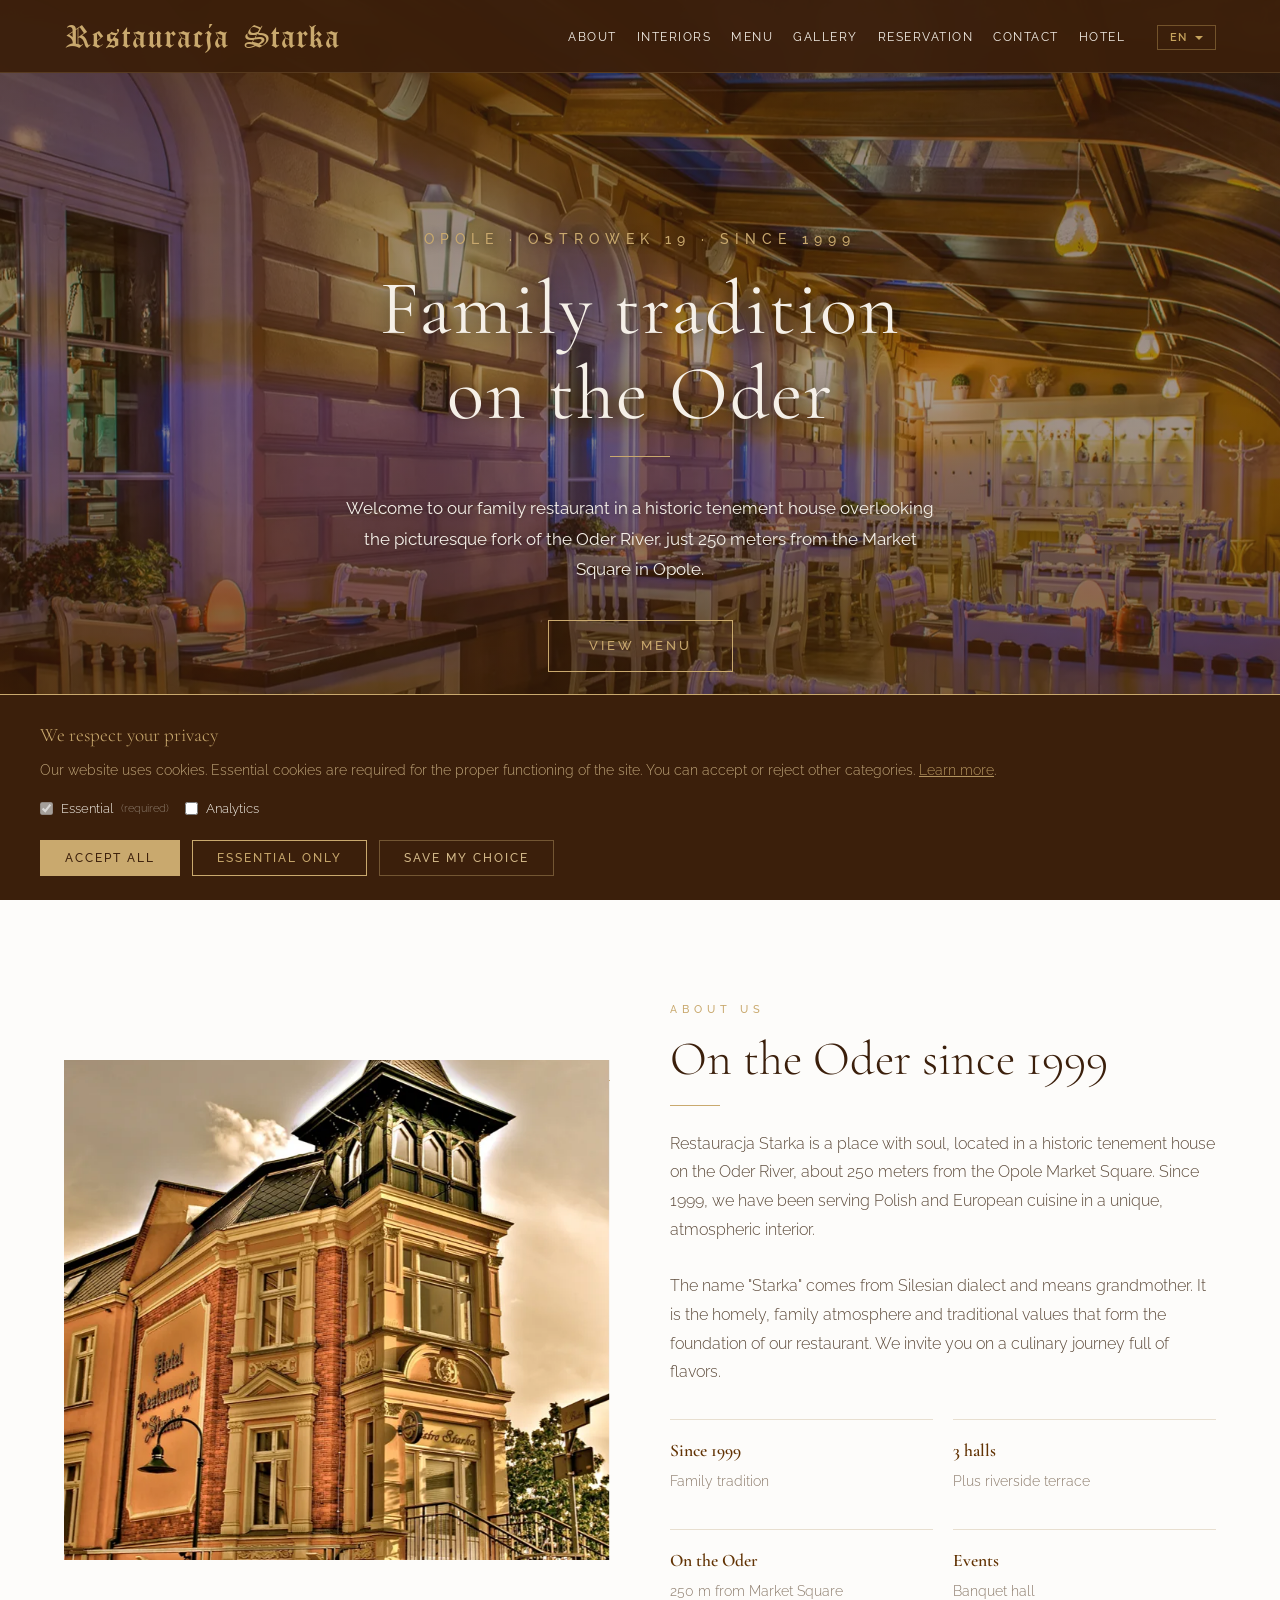
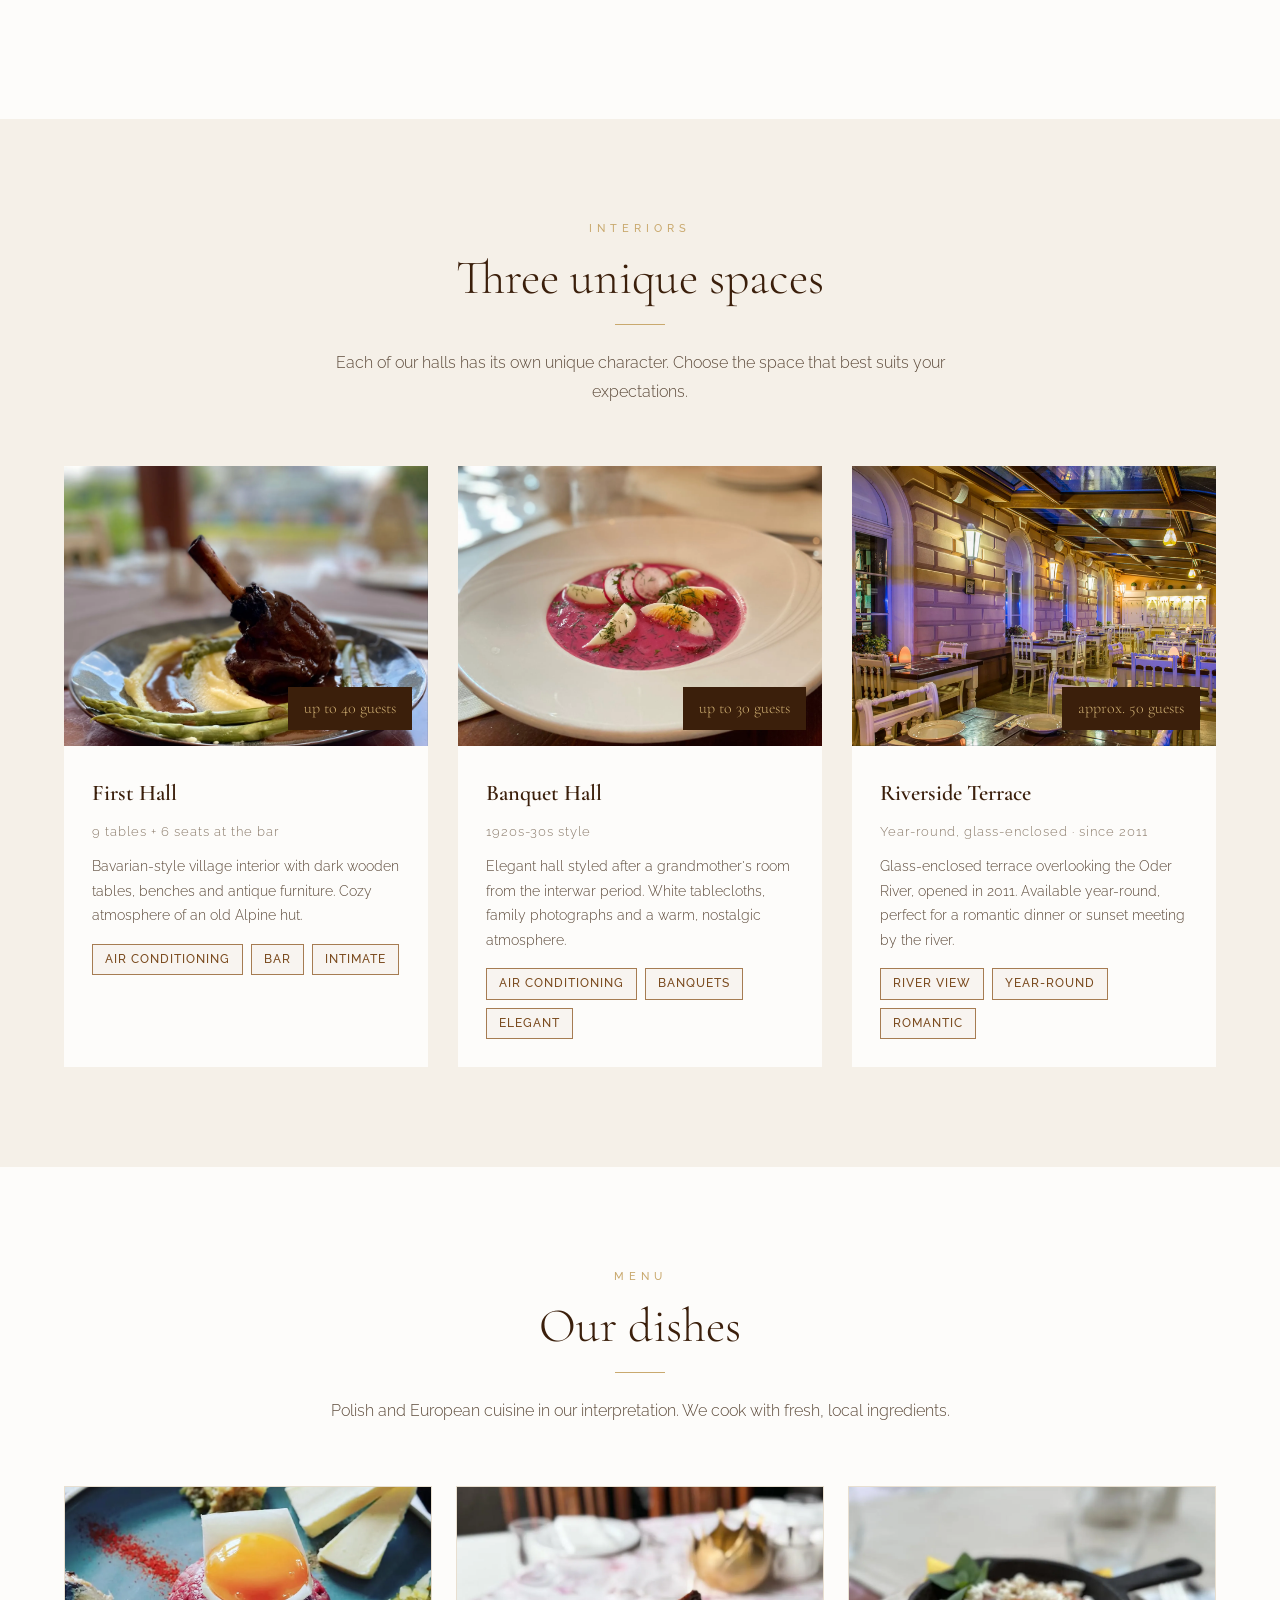
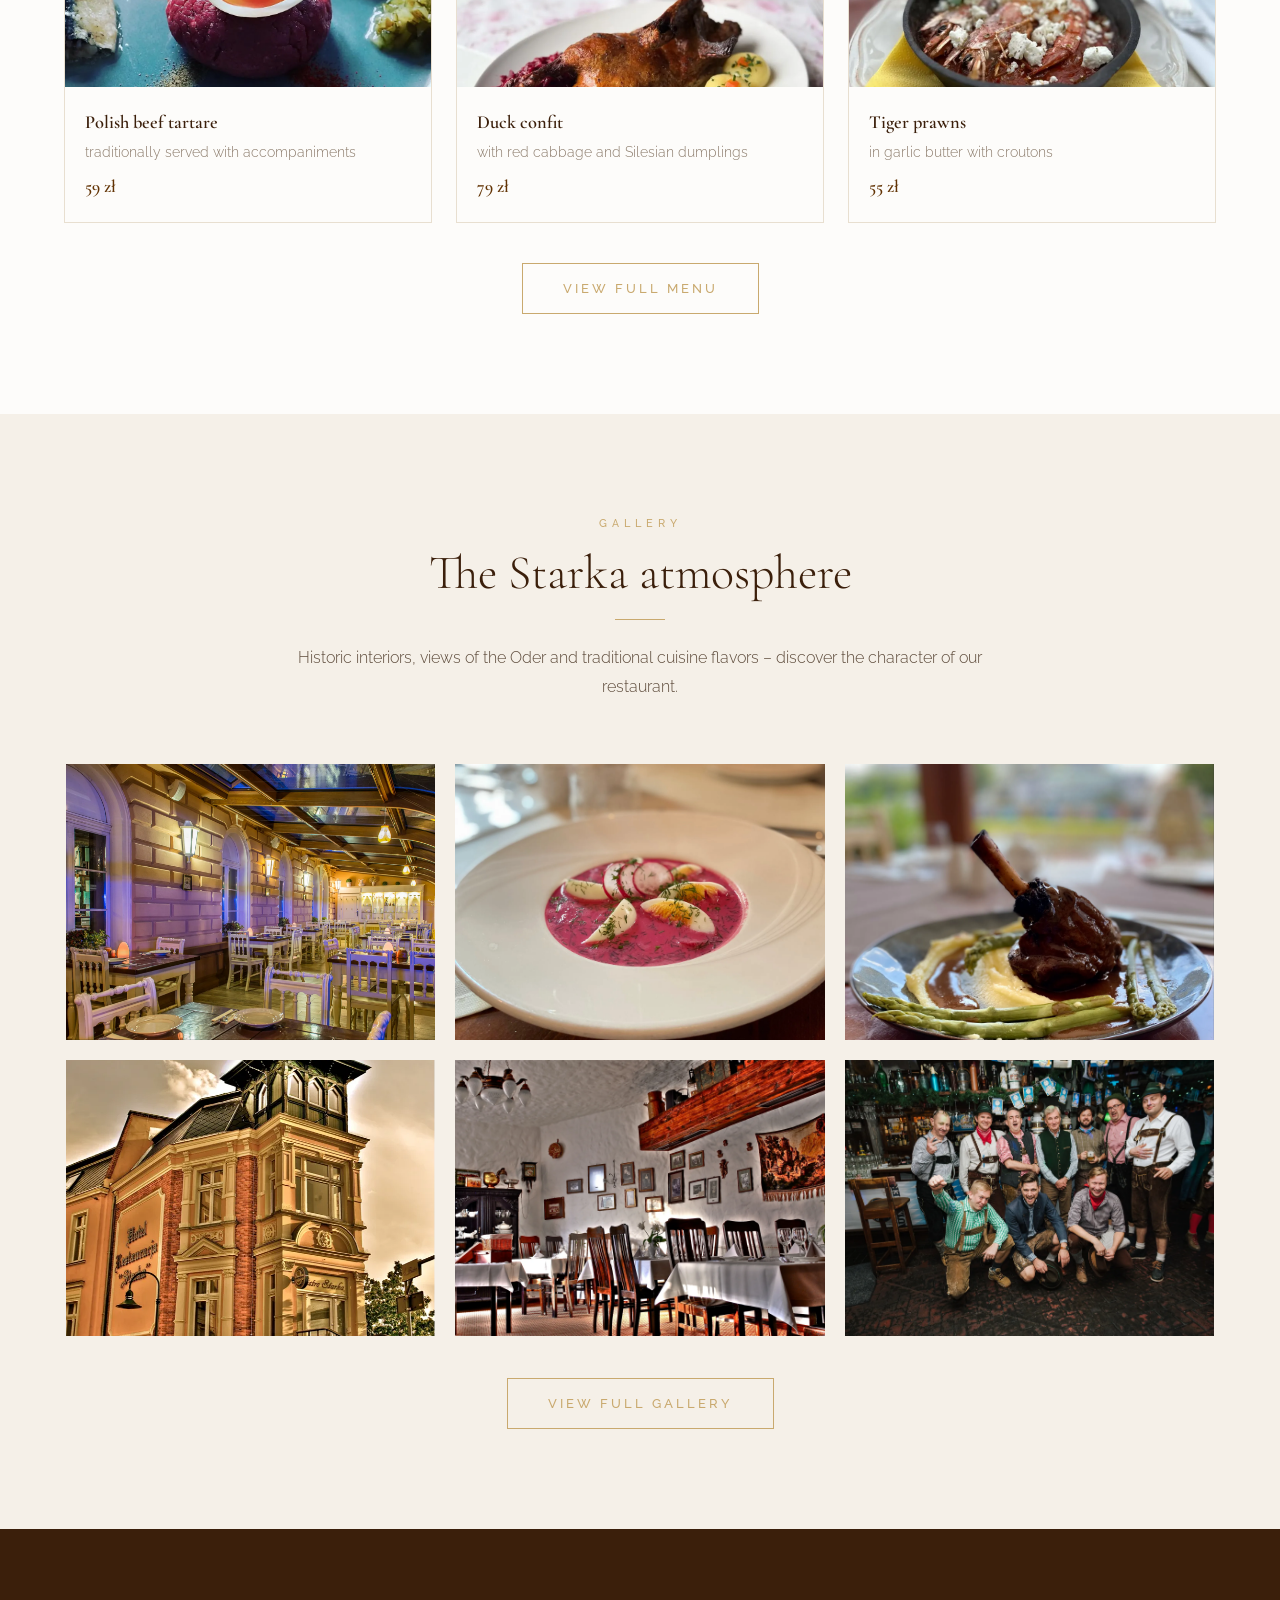
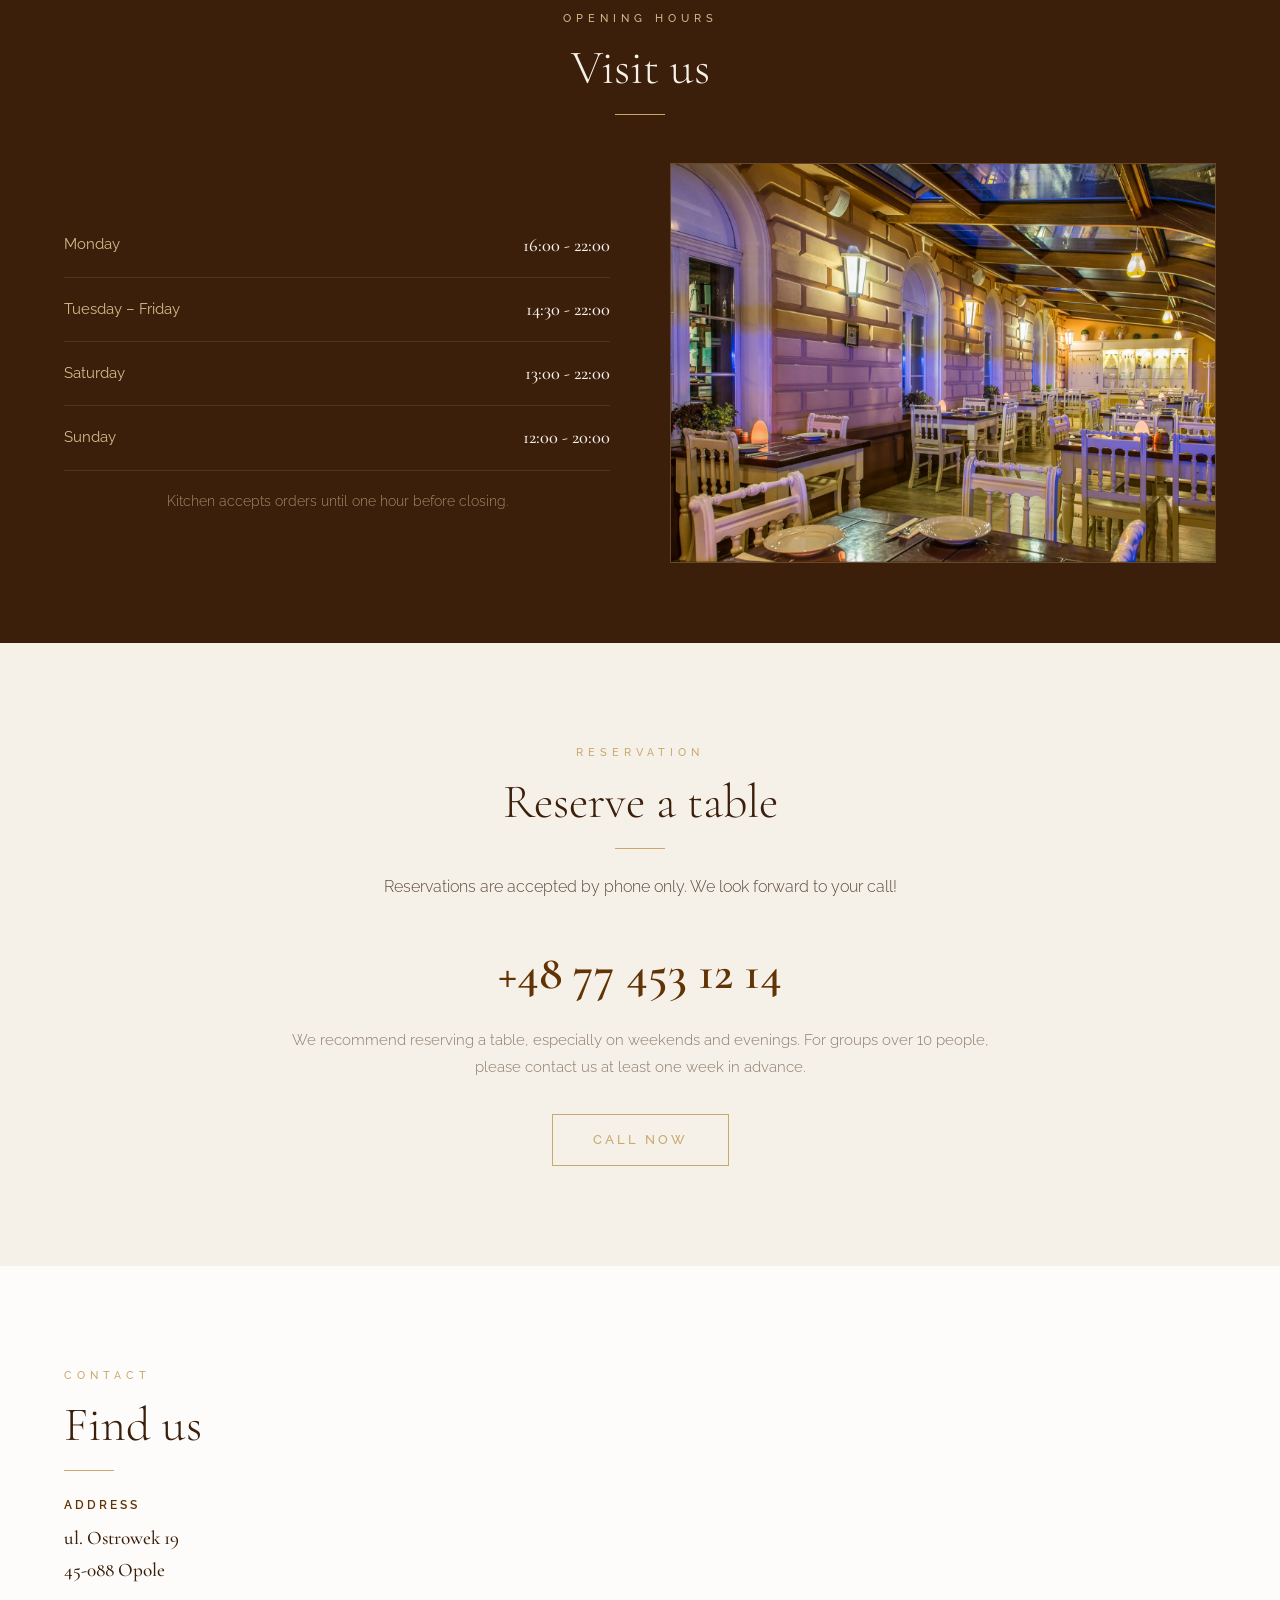
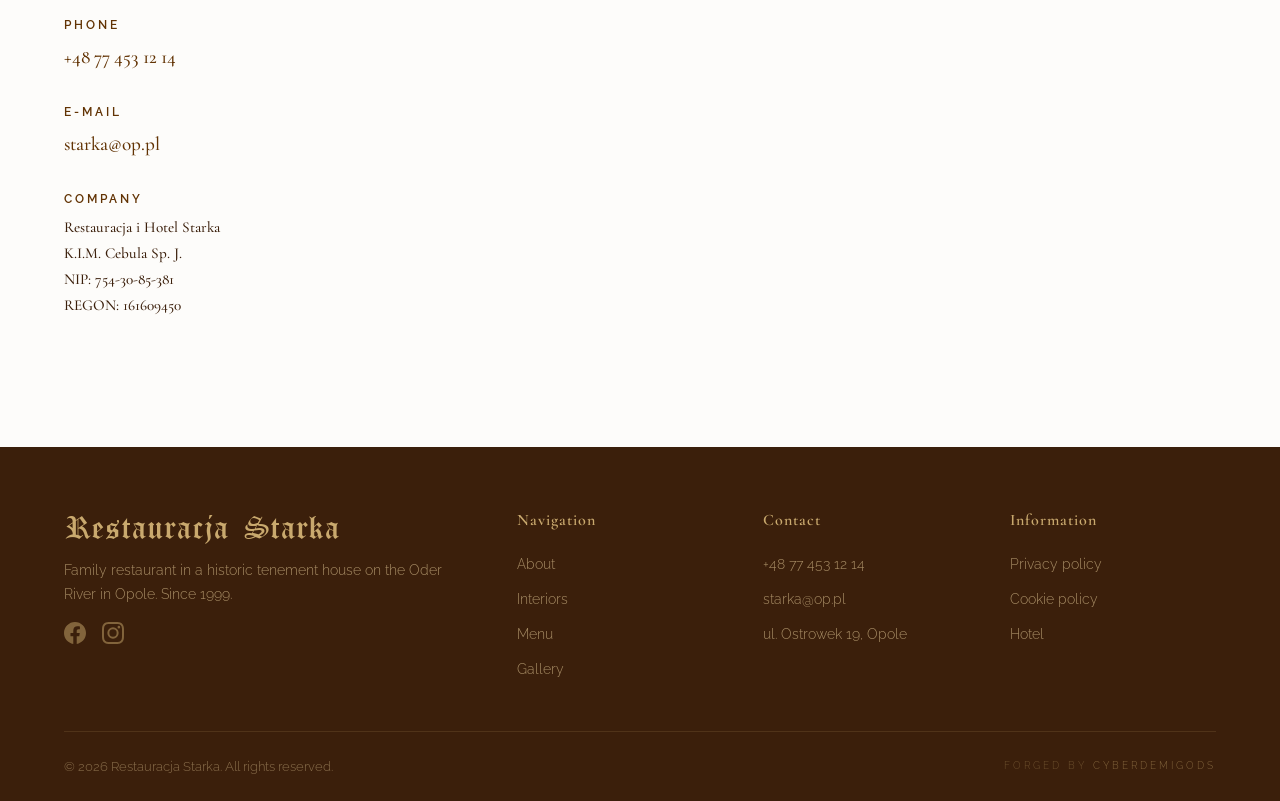
==== commit 42fed98f: "Add Facebook and Instagram social links in footer Co-Authored-By: Claude Opus 4.6 <noreply@anthropic" ====
--- a/index.html
+++ b/index.html
@@ -864,6 +864,22 @@
             transition: color 0.3s;
         }
         .footer-forged a:hover { color: var(--gold); }
+
+        .footer-social {
+            display: flex;
+            gap: 16px;
+            margin-top: 16px;
+        }
+        .footer-social a {
+            color: rgba(201, 169, 110, 0.5);
+            transition: color 0.3s, transform 0.3s;
+            display: flex;
+            align-items: center;
+        }
+        .footer-social a:hover {
+            color: var(--gold);
+            transform: scale(1.15);
+        }
 
         /* ======================================
            SCROLL TO TOP
@@ -2049,6 +2065,14 @@
                 <div class="footer-brand">
                     <div class="logo">Restauracja Starka</div>
                     <p class="footer-desc" data-i18n="footer_desc">Rodzinna restauracja w zabytkowej kamienicy nad Odr&#261; w Opolu. Od 1999 roku.</p>
+                    <div class="footer-social">
+                        <a href="https://www.facebook.com/starkaopole" target="_blank" rel="noopener" aria-label="Facebook">
+                            <svg width="22" height="22" viewBox="0 0 24 24" fill="currentColor"><path d="M24 12.073c0-6.627-5.373-12-12-12s-12 5.373-12 12c0 5.99 4.388 10.954 10.125 11.854v-8.385H7.078v-3.47h3.047V9.43c0-3.007 1.792-4.669 4.533-4.669 1.312 0 2.686.235 2.686.235v2.953H15.83c-1.491 0-1.956.925-1.956 1.874v2.25h3.328l-.532 3.47h-2.796v8.385C19.612 23.027 24 18.062 24 12.073z"/></svg>
+                        </a>
+                        <a href="https://www.instagram.com/restauracjastarka/" target="_blank" rel="noopener" aria-label="Instagram">
+                            <svg width="22" height="22" viewBox="0 0 24 24" fill="currentColor"><path d="M12 2.163c3.204 0 3.584.012 4.85.07 3.252.148 4.771 1.691 4.919 4.919.058 1.265.069 1.645.069 4.849 0 3.205-.012 3.584-.069 4.849-.149 3.225-1.664 4.771-4.919 4.919-1.266.058-1.644.07-4.85.07-3.204 0-3.584-.012-4.849-.07-3.26-.149-4.771-1.699-4.919-4.92-.058-1.265-.07-1.644-.07-4.849 0-3.204.013-3.583.07-4.849.149-3.227 1.664-4.771 4.919-4.919 1.266-.057 1.645-.069 4.849-.069zM12 0C8.741 0 8.333.014 7.053.072 2.695.272.273 2.69.073 7.052.014 8.333 0 8.741 0 12c0 3.259.014 3.668.072 4.948.2 4.358 2.618 6.78 6.98 6.98C8.333 23.986 8.741 24 12 24c3.259 0 3.668-.014 4.948-.072 4.354-.2 6.782-2.618 6.979-6.98.059-1.28.073-1.689.073-4.948 0-3.259-.014-3.667-.072-4.947-.196-4.354-2.617-6.78-6.979-6.98C15.668.014 15.259 0 12 0zm0 5.838a6.162 6.162 0 100 12.324 6.162 6.162 0 000-12.324zM12 16a4 4 0 110-8 4 4 0 010 8zm6.406-11.845a1.44 1.44 0 100 2.881 1.44 1.44 0 000-2.881z"/></svg>
+                        </a>
+                    </div>
                 </div>
                 <div>
                     <h4 class="footer-heading" data-i18n="footer_nav">Nawigacja</h4>
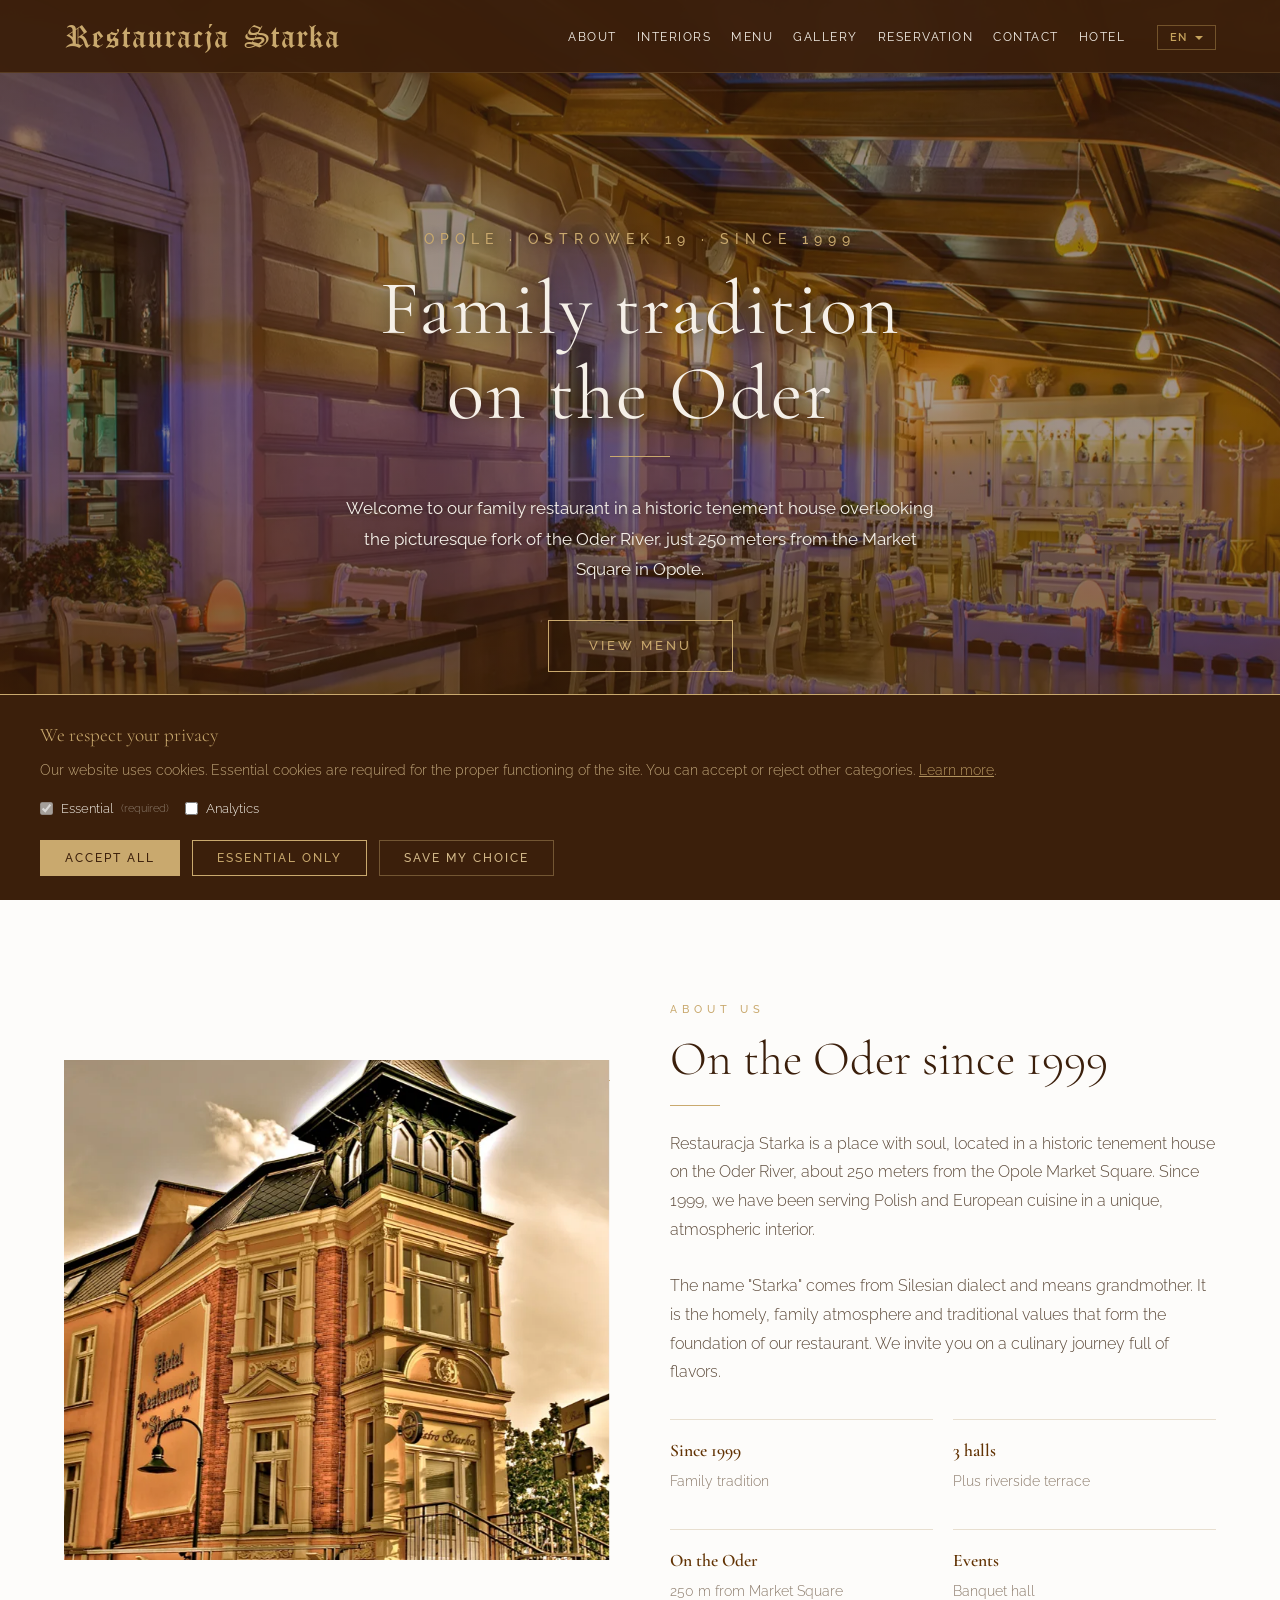
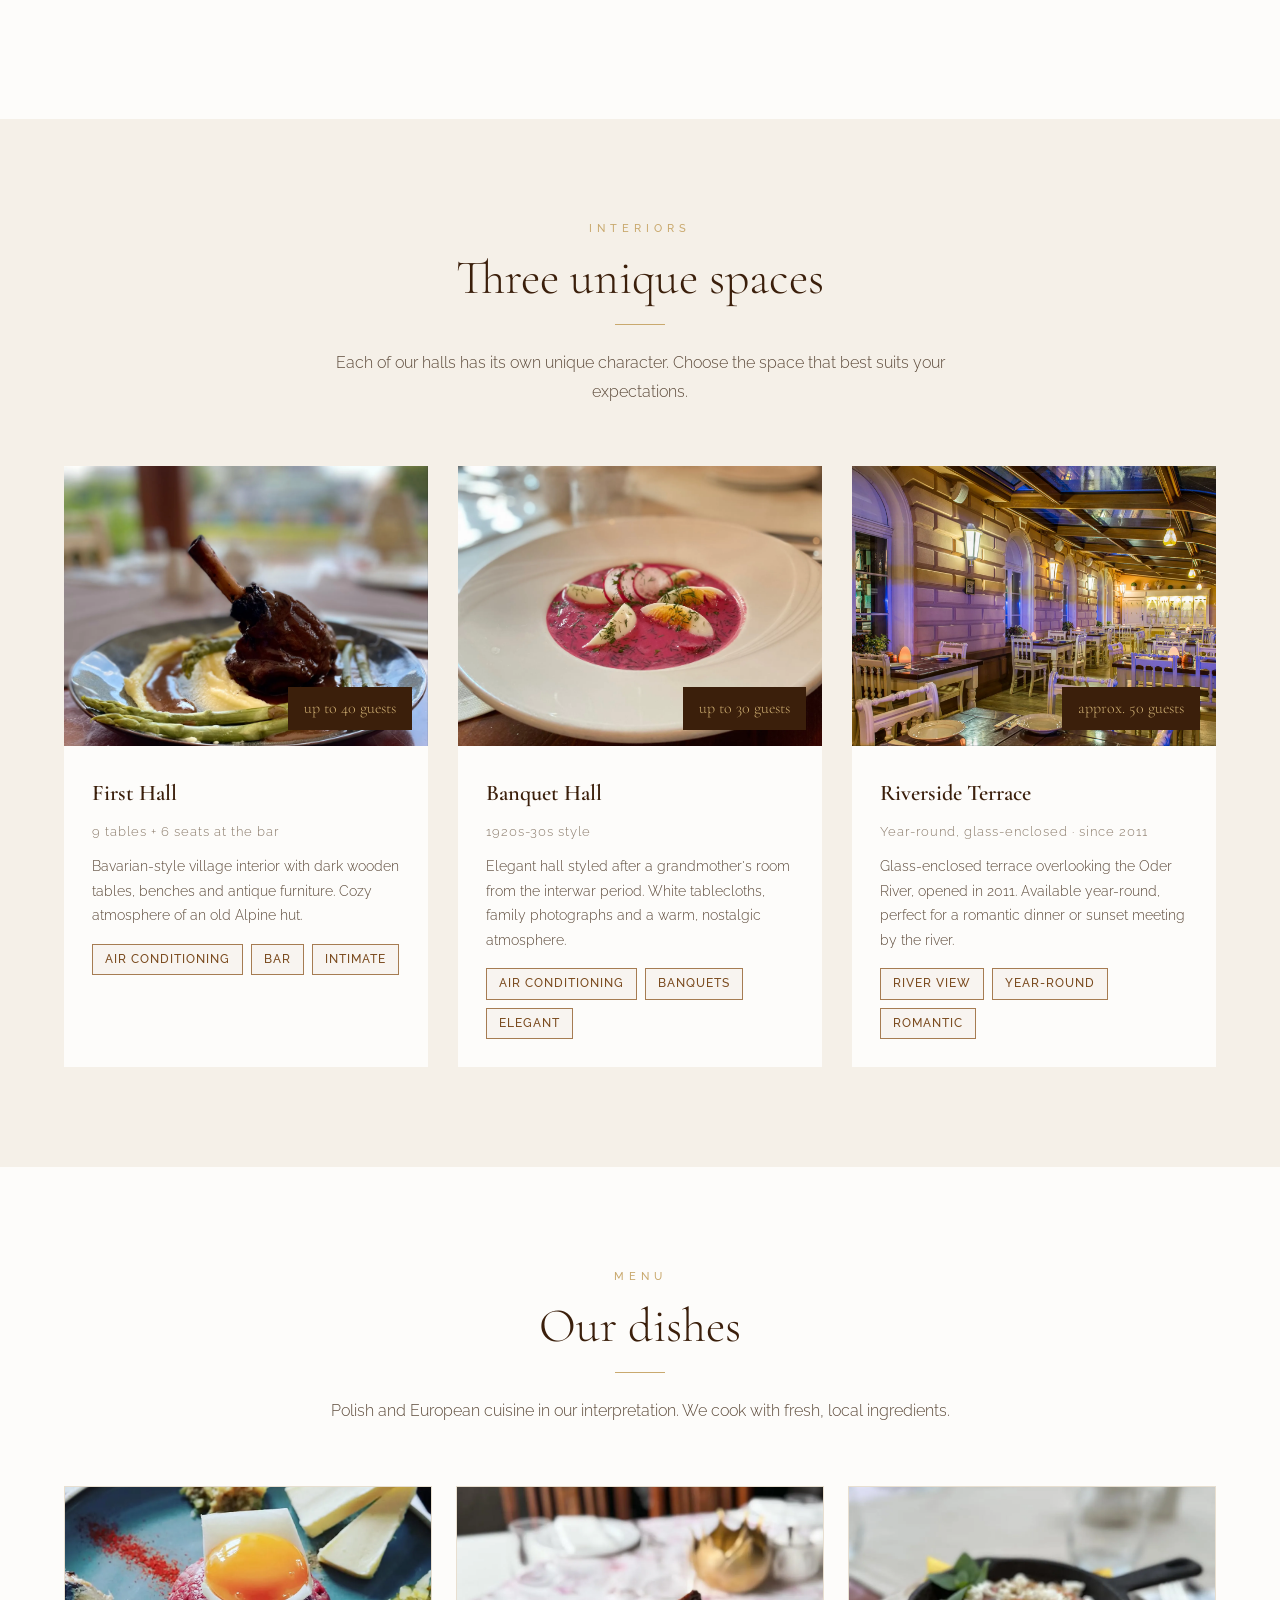
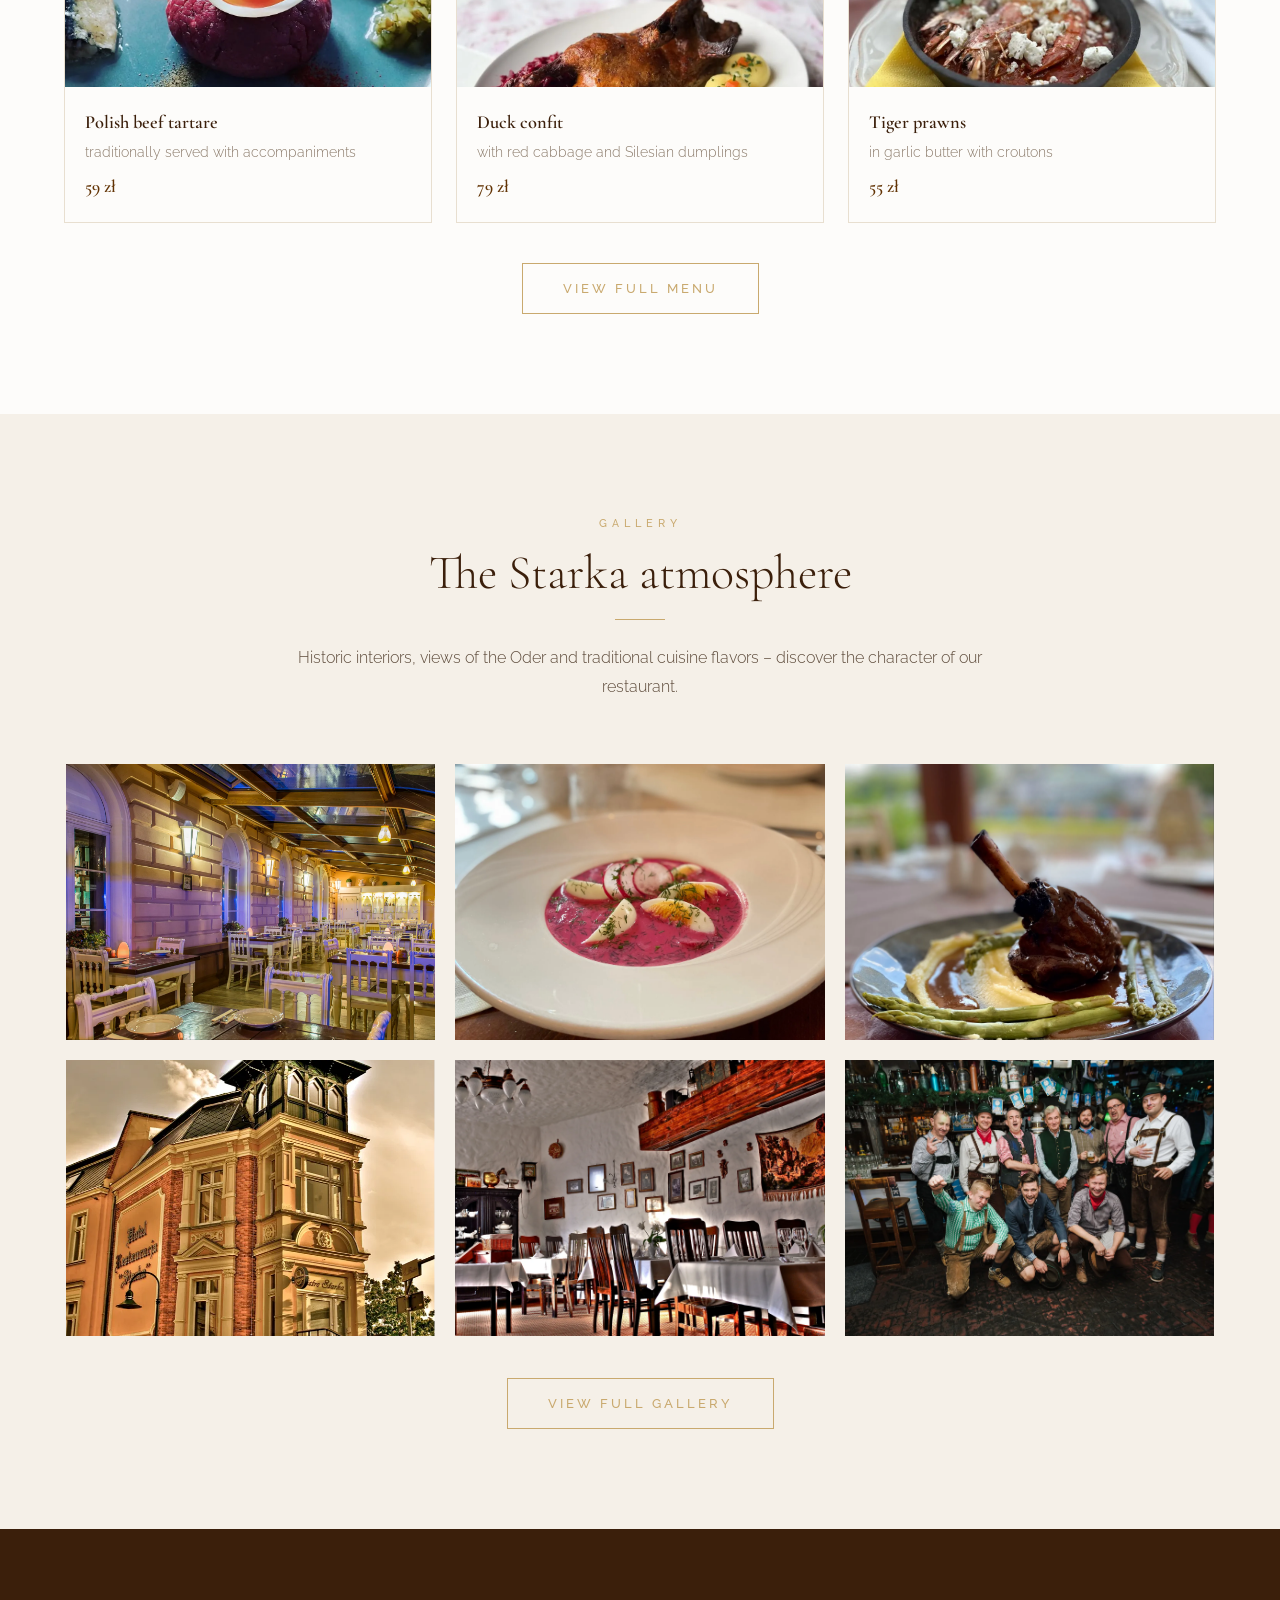
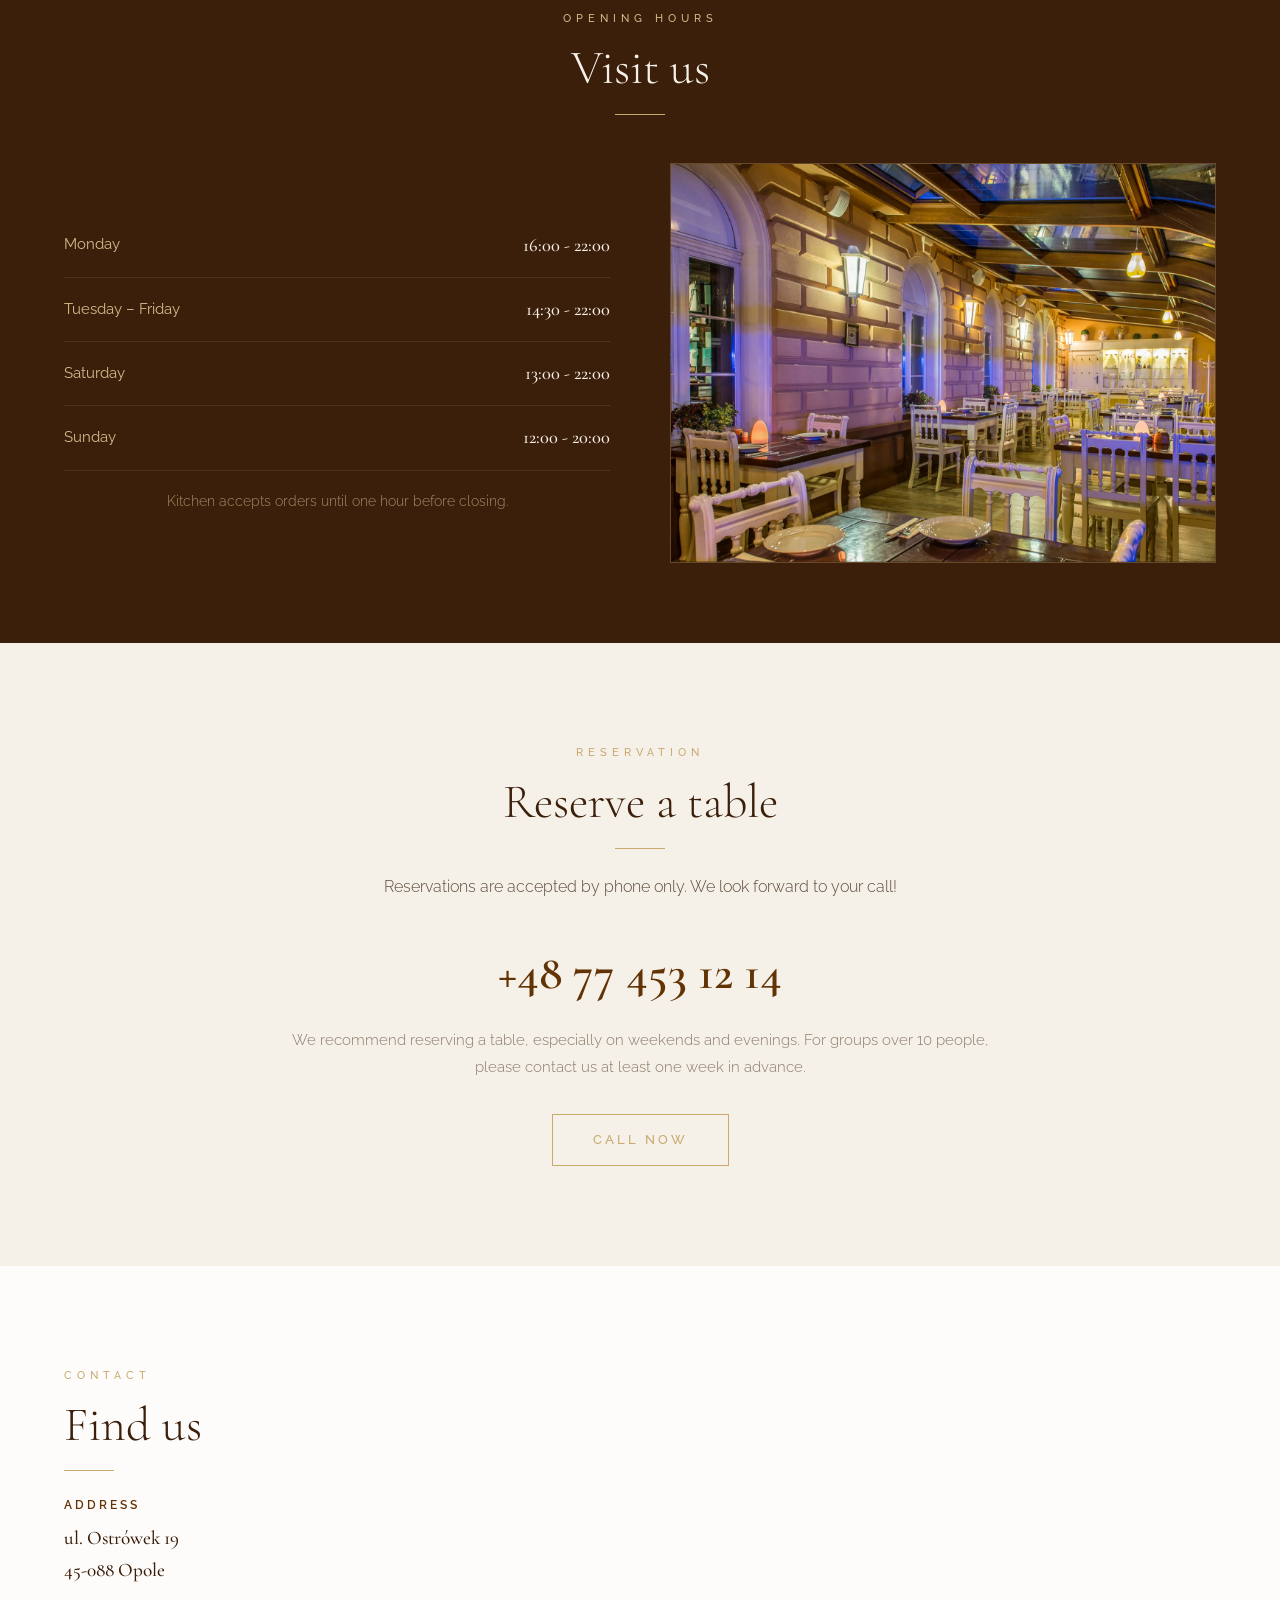
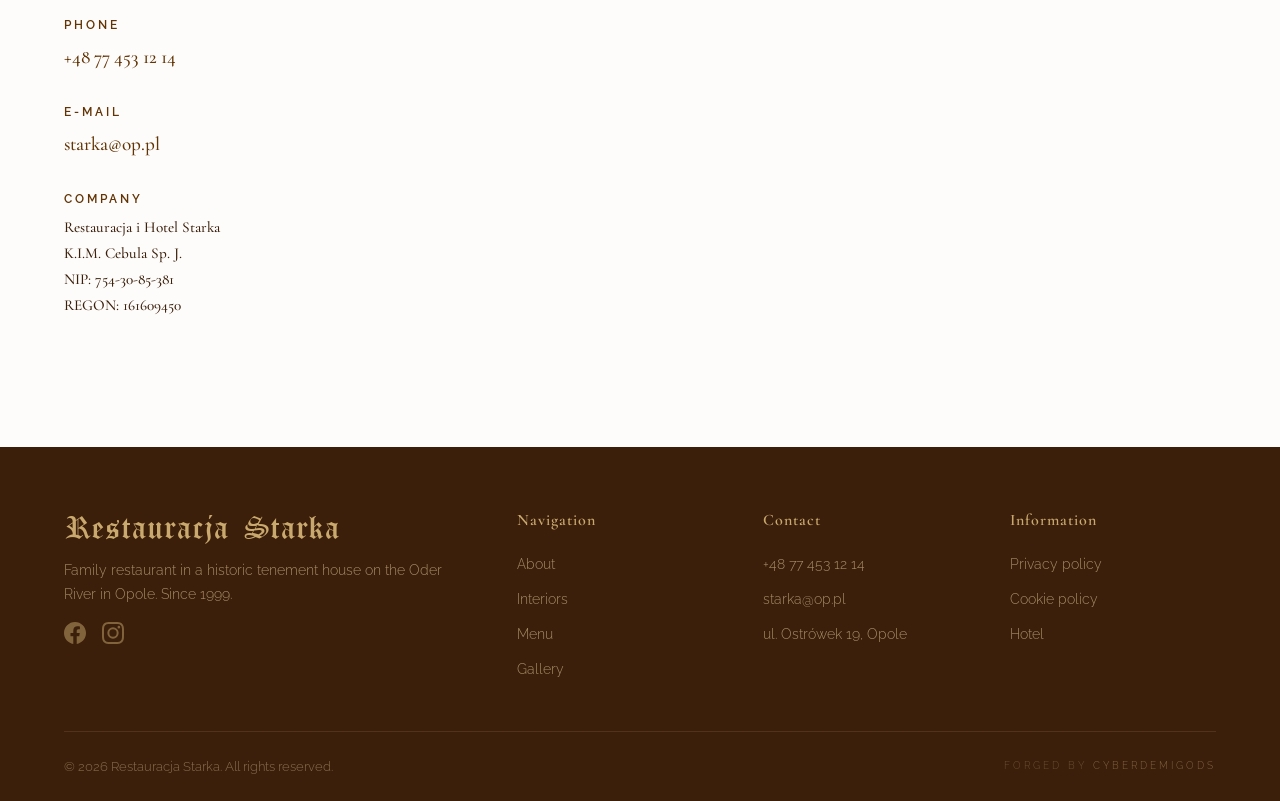
==== commit a62b3d87: "Polish diacritics across the page and Open Graph metadata Audit caught 31 places where the Polish di" ====
--- a/index.html
+++ b/index.html
@@ -5,6 +5,23 @@
     <meta name="viewport" content="width=device-width, initial-scale=1.0">
     <title>Restauracja Starka - Rodzinna Tradycja od 1999 | Opole</title>
     <meta name="description" content="Restauracja Starka - rodzinna restauracja w zabytkowej kamienicy nad Odr&#261; w Opolu. Kuchnia polska i europejska, taras nad rzek&#261;, sala bankietowa. Od 1999 roku.">
+
+    <!-- Open Graph -->
+    <meta property="og:type" content="restaurant">
+    <meta property="og:locale" content="pl_PL">
+    <meta property="og:site_name" content="Restauracja Starka">
+    <meta property="og:title" content="Restauracja Starka - Rodzinna Tradycja od 1999 | Opole">
+    <meta property="og:description" content="Rodzinna restauracja w zabytkowej kamienicy nad Odr&#261; w Opolu. Kuchnia polska i europejska, taras nad rzek&#261;, sala bankietowa. Od 1999 roku.">
+    <meta property="og:url" content="https://restauracjastarka.pl/">
+    <meta property="og:image" content="https://restauracjastarka.pl/img/budynek.webp">
+    <meta property="og:image:alt" content="Restauracja Starka - kamienica nad Odr&#261; w Opolu">
+
+    <!-- Twitter Card -->
+    <meta name="twitter:card" content="summary_large_image">
+    <meta name="twitter:title" content="Restauracja Starka - Rodzinna Tradycja od 1999 | Opole">
+    <meta name="twitter:description" content="Rodzinna restauracja w zabytkowej kamienicy nad Odr&#261; w Opolu. Od 1999 roku.">
+    <meta name="twitter:image" content="https://restauracjastarka.pl/img/budynek.webp">
+
     <link rel="icon" href="favicon.svg" type="image/svg+xml">
     <link rel="icon" href="favicon.ico" sizes="32x32">
     <link rel="apple-touch-icon" href="apple-touch-icon.png">
@@ -1572,7 +1589,7 @@
 
                         <div class="contact-item">
                             <div class="contact-label" data-i18n="contact_address_label">Adres</div>
-                            <div class="contact-value">ul. Ostrowek 19<br>45-088 Opole</div>
+                            <div class="contact-value">ul. Ostr&#243;wek 19<br>45-088 Opole</div>
                         </div>
                         <div class="contact-item">
                             <div class="contact-label" data-i18n="contact_phone_label">Telefon</div>
@@ -1983,23 +2000,23 @@
                 <h1 data-i18n="privacy_title">Polityka Prywatno&#347;ci</h1>
 
                 <h2>1. Administrator danych osobowych</h2>
-                <p>Administratorem Pani/Pana danych osobowych jest <strong>Restauracja i Hotel Starka K.I.M. Cebula Spolka Jawna</strong> z siedziba przy ul. Ostrowek 19, 45-088 Opole, NIP: 754-30-85-381, REGON: 161609450 (dalej: "Administrator" lub "Restauracja").</p>
+                <p>Administratorem Pani/Pana danych osobowych jest <strong>Restauracja i Hotel Starka K.I.M. Cebula Sp&#243;&#322;ka Jawna</strong> z siedzib&#261; przy ul. Ostr&#243;wek 19, 45-088 Opole, NIP: 754-30-85-381, REGON: 161609450 (dalej: "Administrator" lub "Restauracja").</p>
                 <p>Kontakt w sprawach ochrony danych osobowych: <strong>starka@op.pl</strong>, tel. +48 77 453 12 14.</p>
 
                 <h2>2. Cele i podstawy prawne przetwarzania danych</h2>
-                <p>Pani/Pana dane osobowe moga byc przetwarzane w nastepujacych celach:</p>
+                <p>Pani/Pana dane osobowe mog&#261; byc przetwarzane w nastepujacych celach:</p>
                 <ul>
-                    <li><strong>Realizacja rezerwacji</strong> - na podstawie art. 6 ust. 1 lit. b RODO (wykonanie umowy lub podjecie dzialan przed jej zawarciem);</li>
+                    <li><strong>Realizacja rezerwacji</strong> - na podstawie art. 6 ust. 1 lit. b RODO (wykonanie umowy lub podj&#281;cie dzia&#322;a&#324; przed jej zawarciem);</li>
                     <li><strong>Wypelnienie obowiazkow prawnych</strong> (rachunkowosc) - na podstawie art. 6 ust. 1 lit. c RODO;</li>
                     <li><strong>Dochodzenie lub obrona roszczen</strong> - na podstawie art. 6 ust. 1 lit. f RODO (prawnie uzasadniony interes administratora);</li>
                     <li><strong>Odpowiedz na zapytania</strong> przeslane droga mailowa lub telefoniczna - na podstawie art. 6 ust. 1 lit. f RODO.</li>
                 </ul>
 
                 <h2>3. Kategorie przetwarzanych danych</h2>
-                <p>Przetwarzamy nastepujace kategorie danych osobowych: imie i nazwisko, numer telefonu, adres e-mail, dane dotyczace rezerwacji (data, liczba osob).</p>
+                <p>Przetwarzamy nast&#281;puj&#261;ce kategorie danych osobowych: imi&#281; i nazwisko, numer telefonu, adres e-mail, dane dotycz&#261;ce rezerwacji (data, liczba os&#243;b).</p>
 
                 <h2>4. Odbiorcy danych</h2>
-                <p>Pani/Pana dane moga byc udostepniane:</p>
+                <p>Pani/Pana dane mog&#261; byc udostepniane:</p>
                 <ul>
                     <li>podmiotom swiadczacym uslugi hostingowe i IT na rzecz Restauracji;</li>
                     <li>biuru rachunkowemu obslugujacemu Restauracje;</li>
@@ -2007,25 +2024,25 @@
                 </ul>
 
                 <h2>5. Okres przechowywania danych</h2>
-                <p>Dane osobowe beda przechowywane:</p>
+                <p>Dane osobowe b&#281;d&#261; przechowywane:</p>
                 <ul>
-                    <li>dane rezerwacyjne - przez okres 12 miesiecy od daty wizyty;</li>
-                    <li>dane rachunkowe - przez okres 5 lat od konca roku podatkowego;</li>
-                    <li>dane z zapytan kontaktowych - przez okres 12 miesiecy od udzielenia odpowiedzi.</li>
+                    <li>dane rezerwacyjne - przez okres 12 miesi&#281;cy od daty wizyty;</li>
+                    <li>dane rachunkowe - przez okres 5 lat od ko&#324;ca roku podatkowego;</li>
+                    <li>dane z zapyta&#324; kontaktowych - przez okres 12 miesi&#281;cy od udzielenia odpowiedzi.</li>
                 </ul>
 
-                <h2>6. Prawa osob, ktorych dane dotycza</h2>
-                <p>Przysluguja Pani/Panu nastepujace prawa:</p>
+                <h2>6. Prawa os&#243;b, kt&#243;rych dane dotycza</h2>
+                <p>Przys&#322;uguj&#261; Pani/Panu nast&#281;puj&#261;ce prawa:</p>
                 <ul>
-                    <li><strong>Prawo dostepu</strong> do swoich danych (art. 15 RODO);</li>
+                    <li><strong>Prawo dost&#281;pu</strong> do swoich danych (art. 15 RODO);</li>
                     <li><strong>Prawo do sprostowania</strong> danych (art. 16 RODO);</li>
-                    <li><strong>Prawo do usuniecia</strong> danych - "prawo do bycia zapomnianym" (art. 17 RODO);</li>
+                    <li><strong>Prawo do usuni&#281;cia</strong> danych - "prawo do bycia zapomnianym" (art. 17 RODO);</li>
                     <li><strong>Prawo do ograniczenia przetwarzania</strong> (art. 18 RODO);</li>
                     <li><strong>Prawo do przenoszenia danych</strong> (art. 20 RODO);</li>
                     <li><strong>Prawo sprzeciwu</strong> wobec przetwarzania (art. 21 RODO);</li>
-                    <li><strong>Prawo do wniesienia skargi</strong> do Prezesa Urzedu Ochrony Danych Osobowych (ul. Stawki 2, 00-193 Warszawa, <a href="https://uodo.gov.pl" target="_blank" rel="noopener">uodo.gov.pl</a>).</li>
+                    <li><strong>Prawo do wniesienia skargi</strong> do Prezesa Urz&#281;du Ochrony Danych Osobowych (ul. Stawki 2, 00-193 Warszawa, <a href="https://uodo.gov.pl" target="_blank" rel="noopener">uodo.gov.pl</a>).</li>
                 </ul>
-                <p>W celu realizacji powyzszych praw prosimy o kontakt: <strong>starka@op.pl</strong>.</p>
+                <p>W celu realizacji powy&#380;szych praw prosimy o kontakt: <strong>starka@op.pl</strong>.</p>
 
                 <h2>7. Przekazywanie danych do panstw trzecich</h2>
                 <p>Dane osobowe nie sa przekazywane do panstw trzecich (poza Europejski Obszar Gospodarczy).</p>
@@ -2037,7 +2054,7 @@
 
                 <h2>8.2. Rodzaje stosowanych plikow cookie</h2>
                 <ul>
-                    <li><strong>Niezbedne (techniczne)</strong> - wymagane do prawidlowego dzialania strony (np. zapamietywanie preferencji cookies). Podstawa prawna: art. 6 ust. 1 lit. f RODO. Tych plikow nie mozna wylaczyc.</li>
+                    <li><strong>Niezbedne (techniczne)</strong> - wymagane do prawidlowego dzia&#322;a&#324;ia strony (np. zapamietywanie preferencji cookies). Podstawa prawna: art. 6 ust. 1 lit. f RODO. Tych plikow nie mozna wylaczyc.</li>
                     <li><strong>Analityczne</strong> - pomagaja zrozumiec, w jaki sposob uzytkownicy korzystaja ze strony. Instalowane wylacznie po wyrazeniu zgody (art. 6 ust. 1 lit. a RODO).</li>
                 </ul>
 
@@ -2045,7 +2062,7 @@
                 <p>Podczas pierwszej wizyty na stronie wyswietlany jest banner z mozliwoscia wyrazenia zgody na poszczegolne kategorie plikow cookie. Zgode mozna w kazdej chwili zmienic lub wycofac, klikajac ikone ustawien cookies (w lewym dolnym rogu strony) lub zmieniajac ustawienia przegladarki internetowej.</p>
 
                 <h2>9. Zautomatyzowane podejmowanie decyzji</h2>
-                <p>Pani/Pana dane osobowe nie beda wykorzystywane do zautomatyzowanego podejmowania decyzji, w tym profilowania.</p>
+                <p>Pani/Pana dane osobowe nie b&#281;d&#261; wykorzystywane do zautomatyzowanego podejmowania decyzji, w tym profilowania.</p>
 
                 <h2>10. Zmiany polityki prywatnosci</h2>
                 <p>Administrator zastrzega sobie prawo do aktualizacji niniejszej polityki prywatnosci. O istotnych zmianach poinformujemy za posrednictwem strony internetowej.</p>
@@ -2088,7 +2105,7 @@
                     <ul class="footer-links">
                         <li><a href="tel:+48774531214">+48 77 453 12 14</a></li>
                         <li><a href="mailto:starka@op.pl">starka@op.pl</a></li>
-                        <li><a href="#kontakt" onclick="showSection('main','kontakt'); return false;">ul. Ostrowek 19, Opole</a></li>
+                        <li><a href="#kontakt" onclick="showSection('main','kontakt'); return false;">ul. Ostr&#243;wek 19, Opole</a></li>
                     </ul>
                 </div>
                 <div>
@@ -2232,7 +2249,7 @@
             { src: 'img/piwo.webp', alt: 'Golonka jagniecka z puree i szparagami', cat: 'dania' },
             { src: 'img/budynek.webp', alt: 'Budynek restauracji', cat: 'klimat' },
             { src: 'img/stoliki.webp', alt: 'Stoliki w restauracji', cat: 'wnetrza' },
-            { src: 'img/zespol.webp', alt: 'Zespol restauracji', cat: 'klimat' },
+            { src: 'img/zespol.webp', alt: 'Zesp&#243;&#322; restauracji', cat: 'klimat' },
             { src: 'img/gallery/ig-01.webp', alt: 'Salatka z wedzonym pstragiem', cat: 'dania' },
             { src: 'img/gallery/ig-03.webp', alt: 'Plastry rostbefu z sosem koperkowym', cat: 'dania' },
             { src: 'img/gallery/ig-05.webp', alt: 'Polski tatar z poledwicy wolowej', cat: 'dania' },
@@ -2253,7 +2270,7 @@
             { src: 'img/gallery/ig-21.webp', alt: 'Stek T-bone z batatami', cat: 'dania' },
             { src: 'img/gallery/fb-01.webp', alt: 'Wino Riesling i flammkuchen z widokiem na Odre', cat: 'klimat' },
             { src: 'img/gallery/fb-02.webp', alt: 'Kawa latte art', cat: 'klimat' },
-            { src: 'img/gallery/fb-03.webp', alt: 'Opole noca - most nad Odra', cat: 'klimat' },
+            { src: 'img/gallery/fb-03.webp', alt: 'Opole noc&#261; - most nad Odra', cat: 'klimat' },
             { src: 'img/gallery/fb-04.webp', alt: 'Wpis do ksiegi gosci', cat: 'klimat' },
             { src: 'img/gallery/fb-05.webp', alt: 'Dania na tarasie - flammkuchen i salatki', cat: 'dania' },
             { src: 'img/gallery/fb-06.webp', alt: 'Szklany taras restauracji', cat: 'wnetrza' }
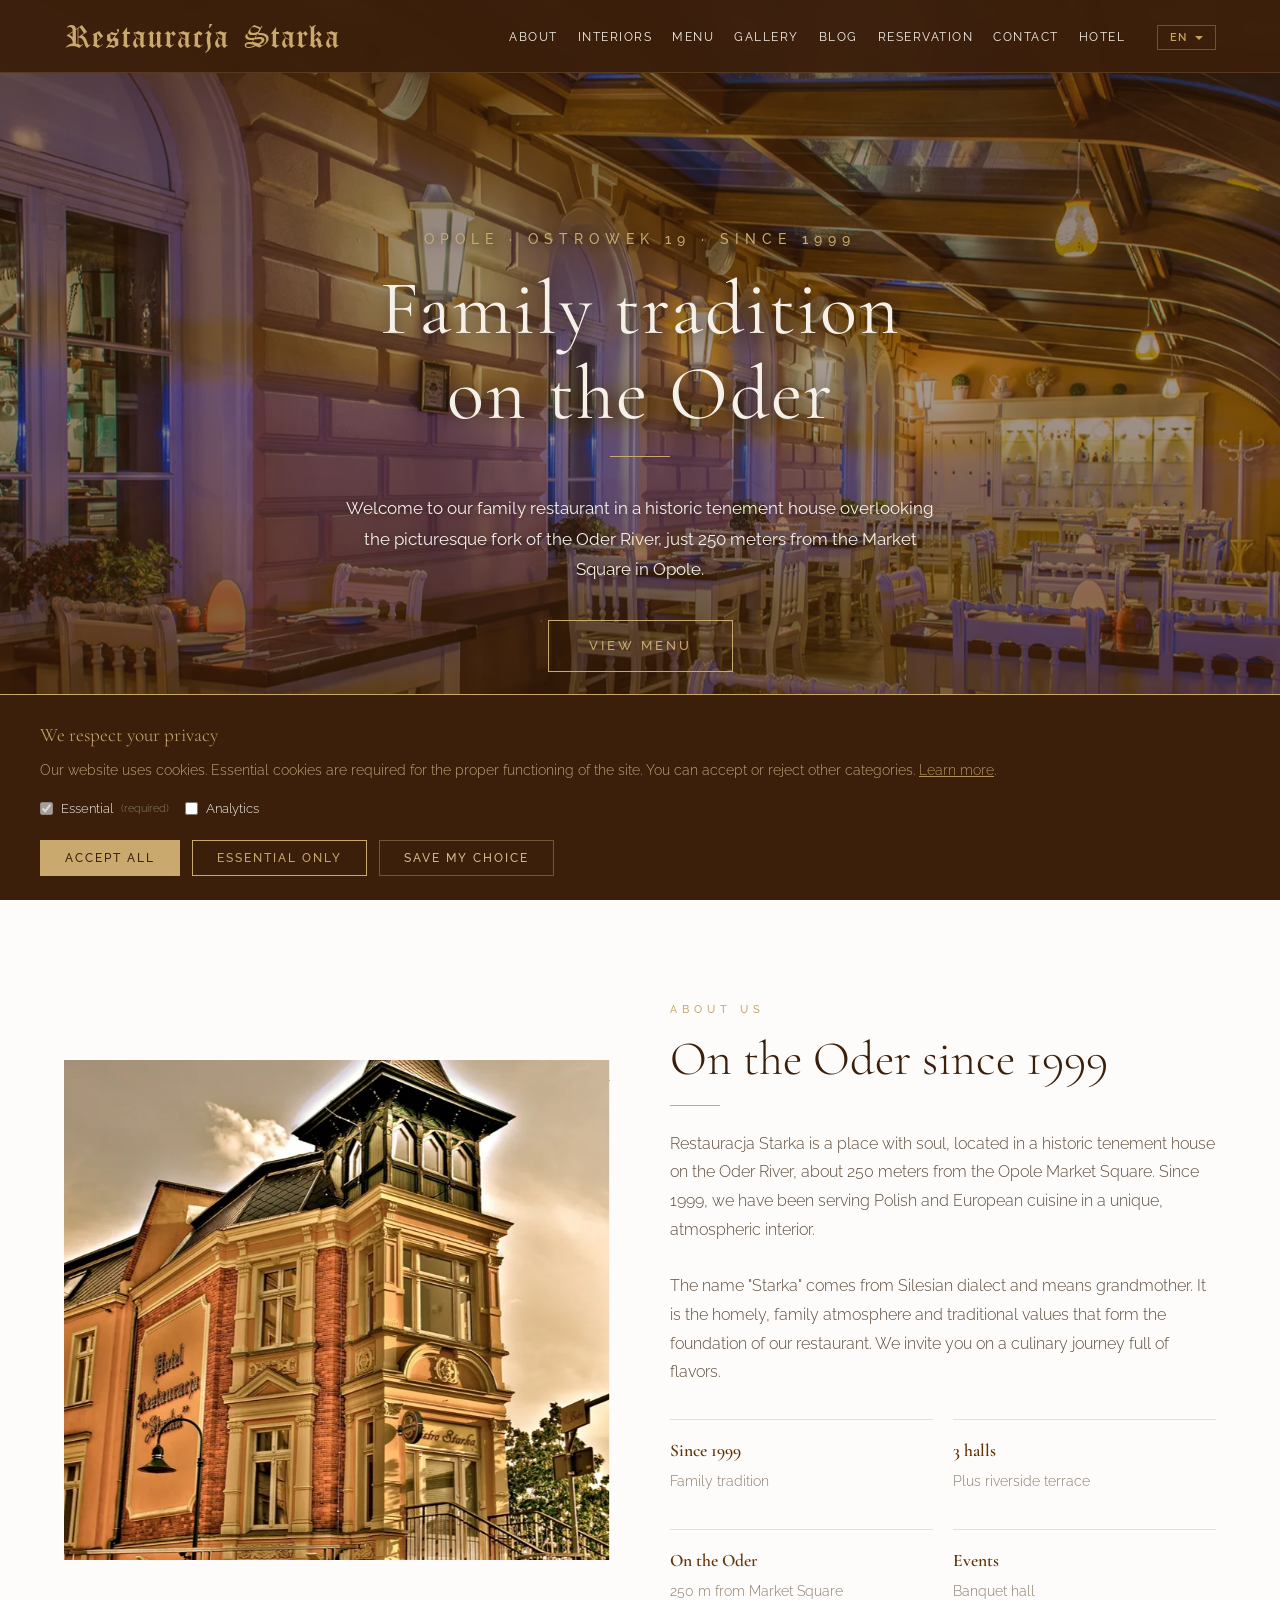
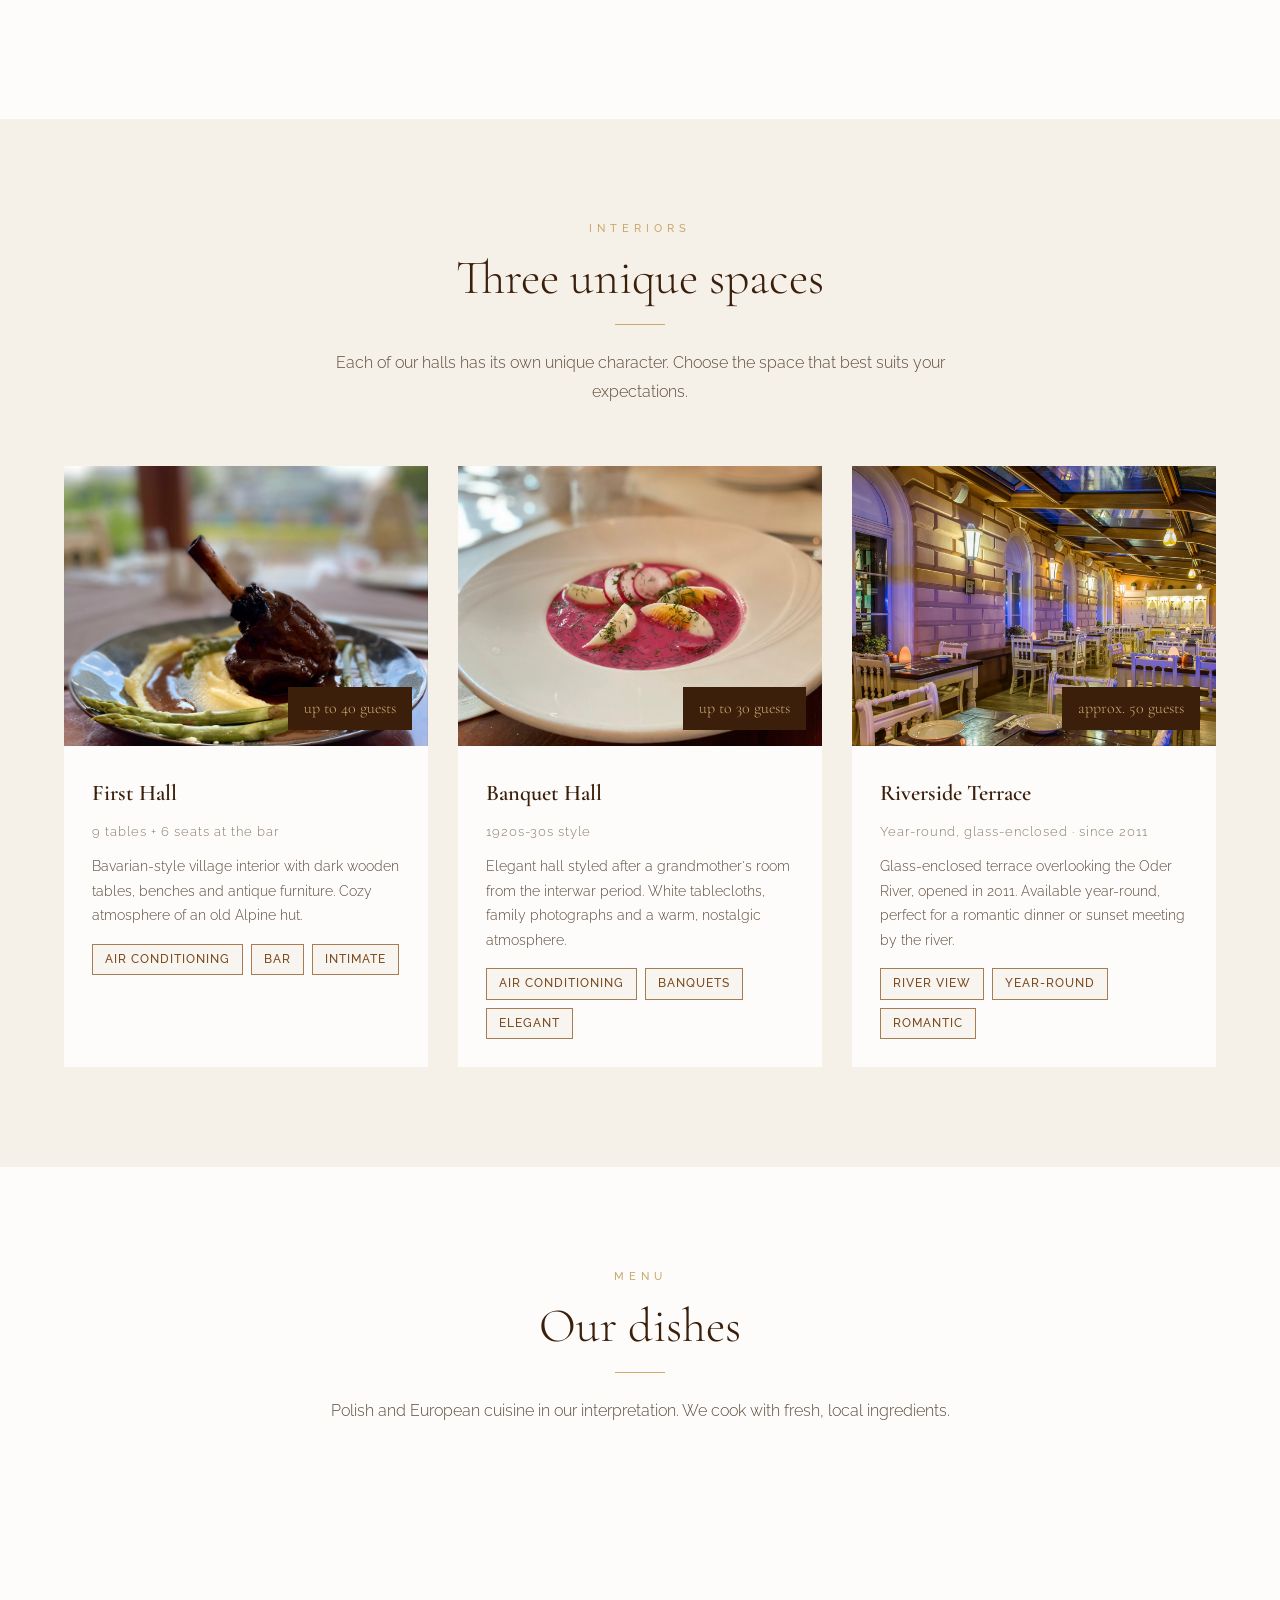
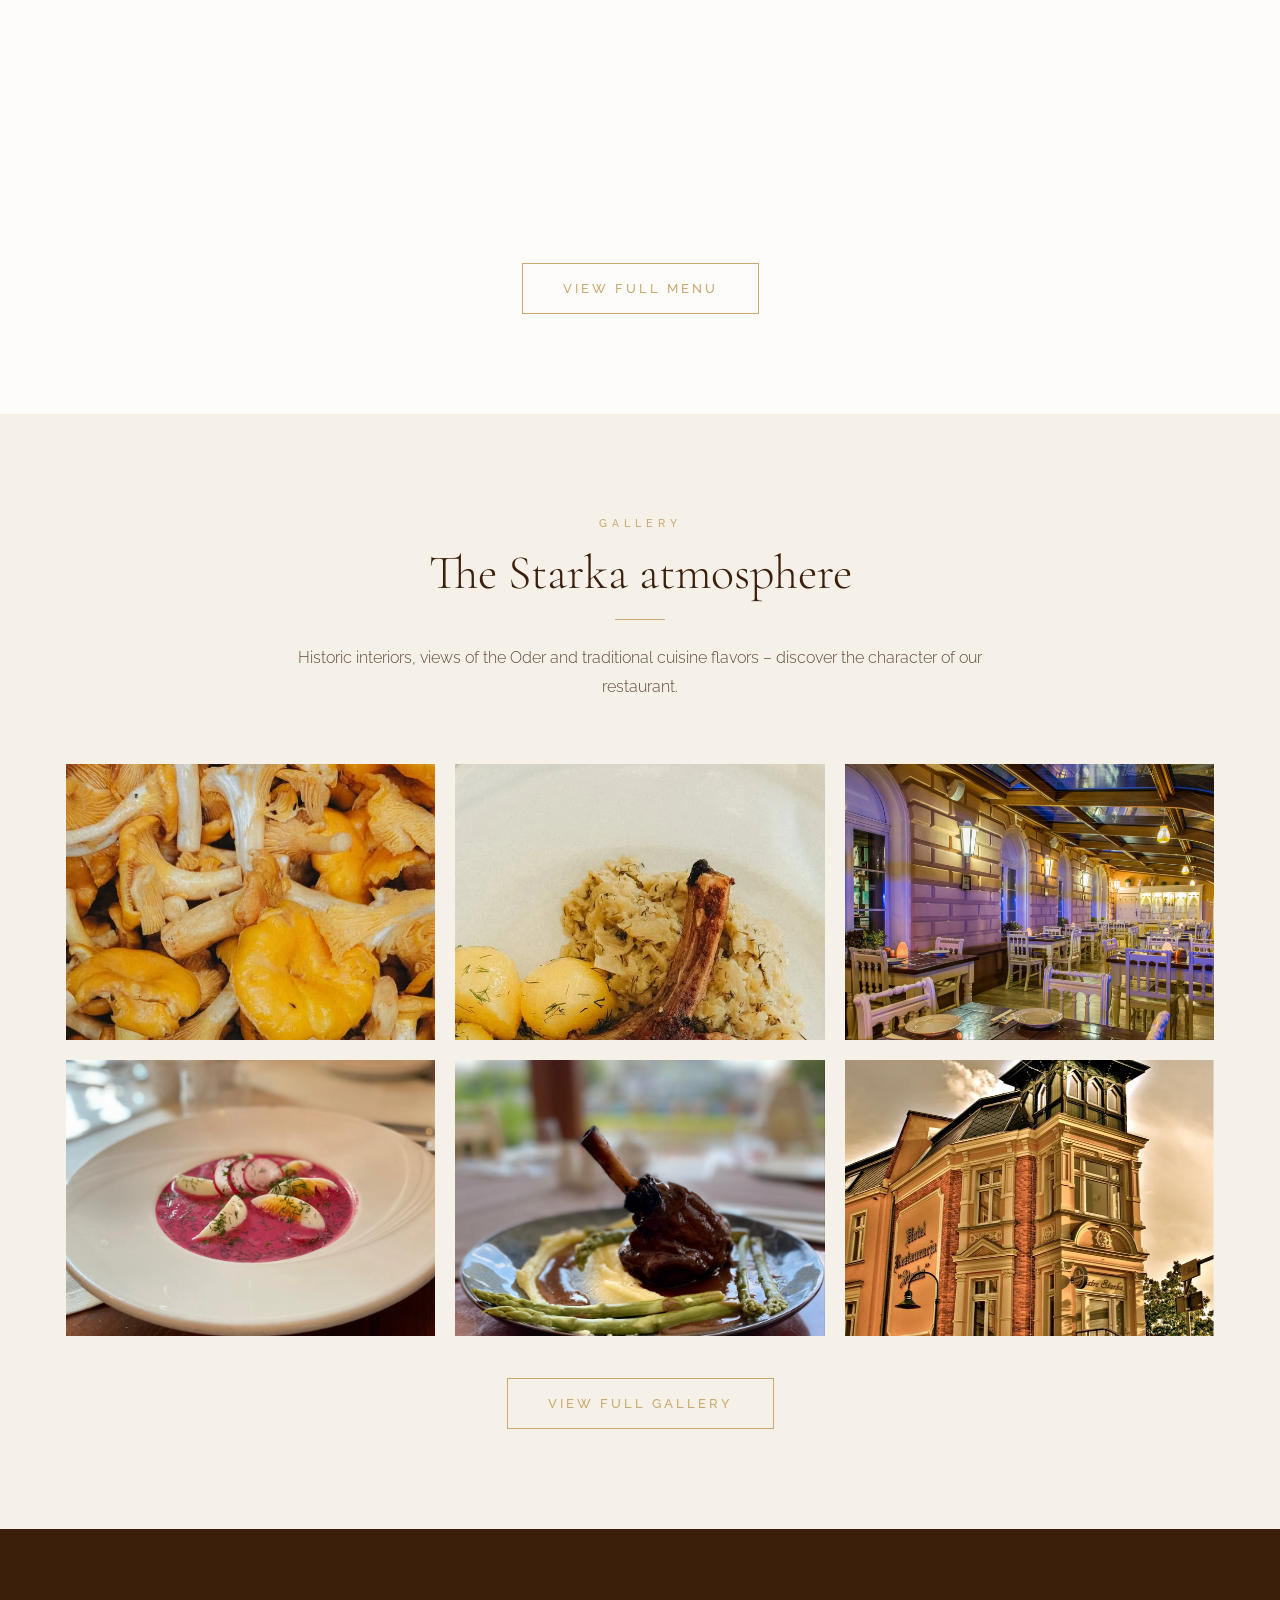
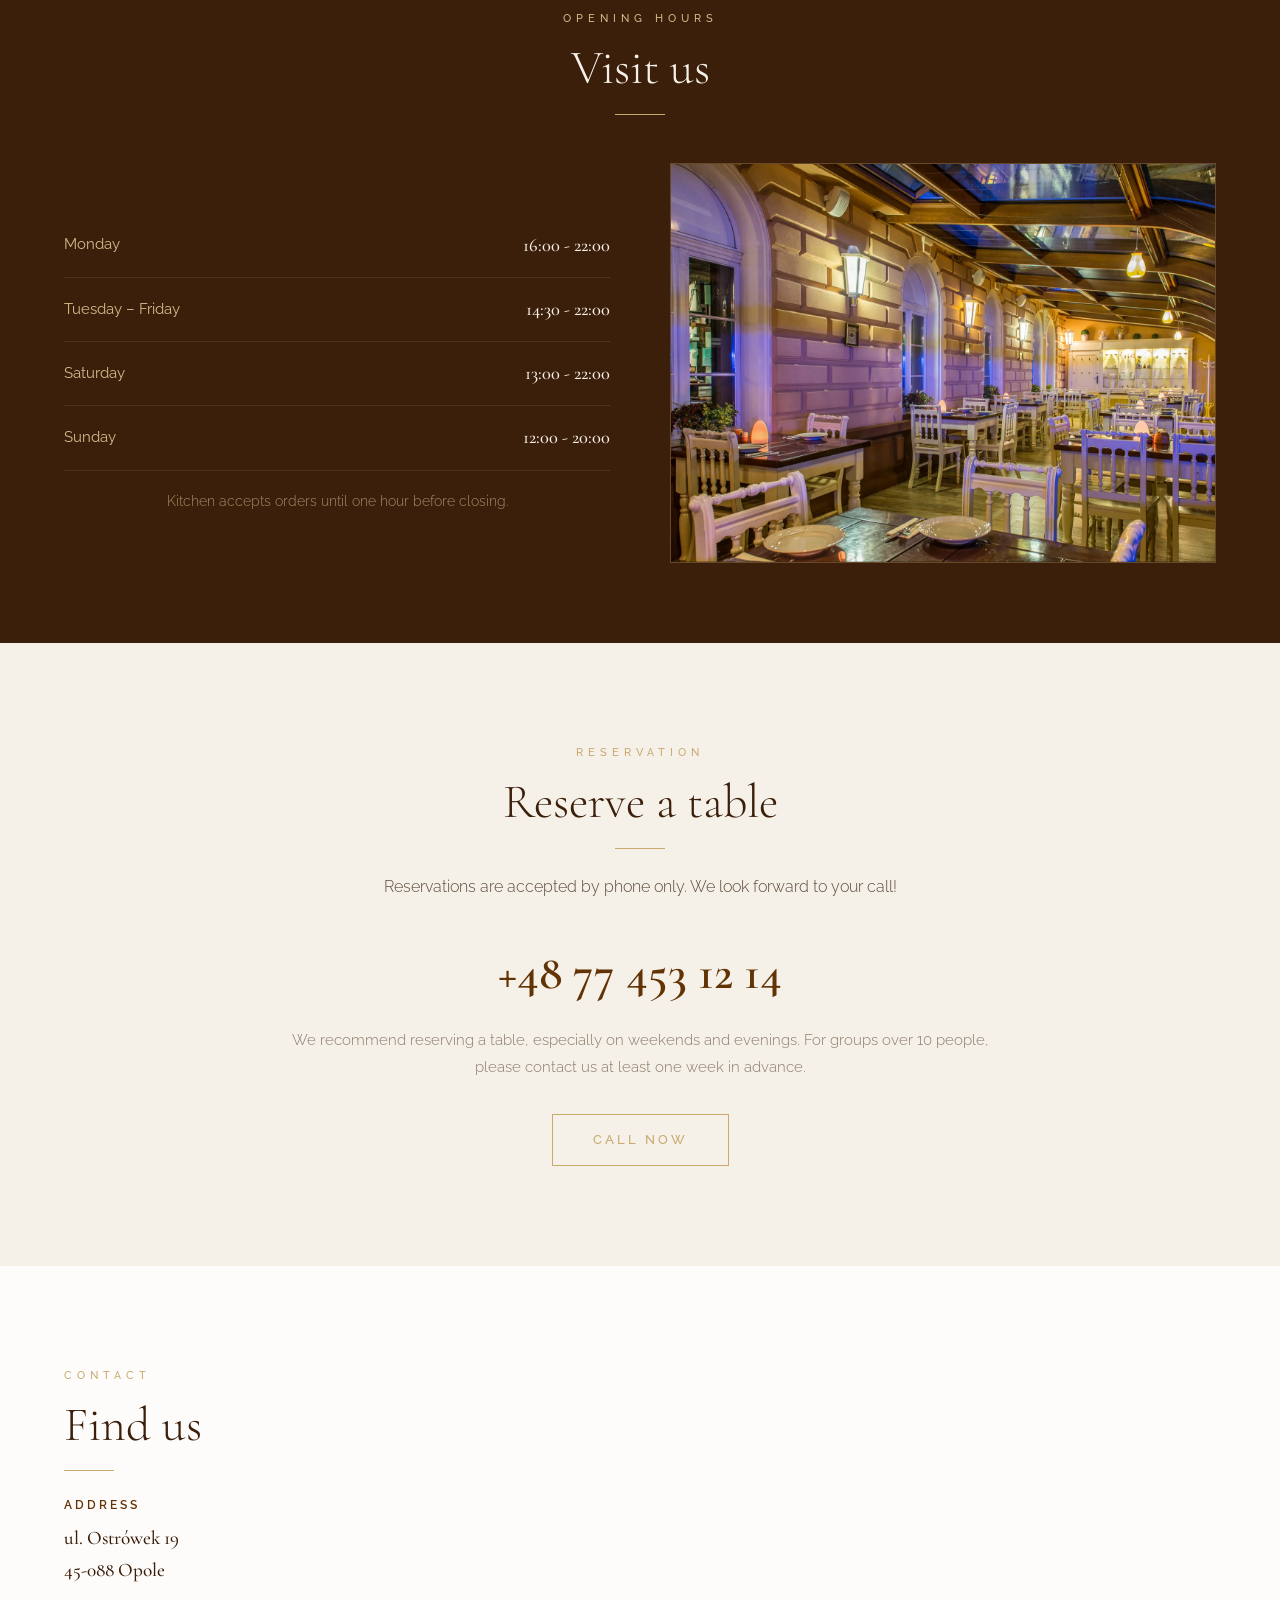
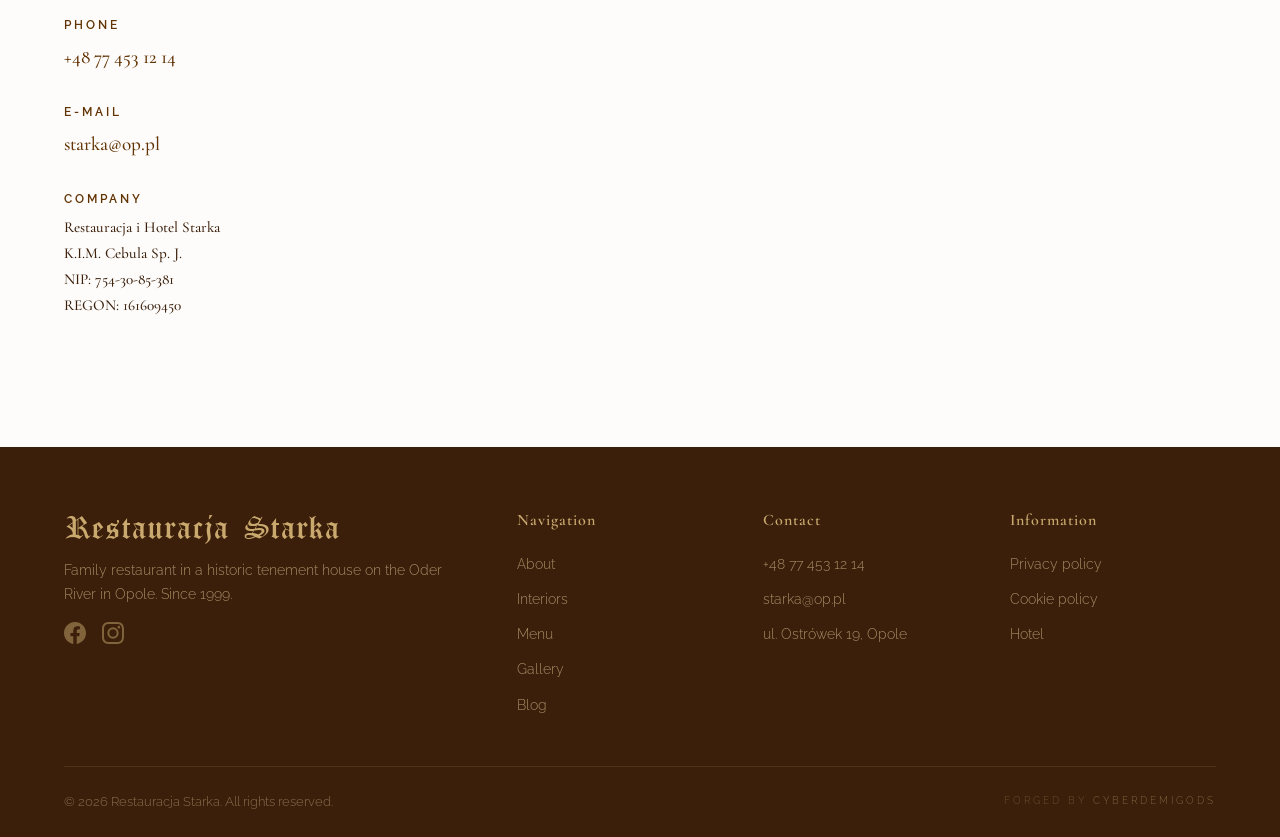
==== commit b4f875a3: "Dodaj blog SEO + 12 zdjec dan z IG do galerii - Nowy blog (osobne pliki HTML, PL): hub + 3 artykuly " ====
--- a/index.html
+++ b/index.html
@@ -1320,6 +1320,7 @@
                 <li><a href="#nasze-sale" onclick="closeMenu(); showSection('main','nasze-sale'); return false;" data-i18n="nav_spaces">Nasze Sale</a></li>
                 <li><a href="#menu" onclick="closeMenu(); showSection('menu-page'); return false;" data-i18n="nav_menu">Menu</a></li>
                 <li><a href="#galeria" onclick="closeMenu(); showSection('main','galeria'); return false;" data-i18n="nav_gallery">Galeria</a></li>
+                <li><a href="blog/index.html" data-i18n="nav_blog">Blog</a></li>
                 <li><a href="#rezerwacja" onclick="closeMenu(); showSection('main','rezerwacja'); return false;" data-i18n="nav_reservation">Rezerwacja</a></li>
                 <li><a href="#kontakt" onclick="closeMenu(); showSection('main','kontakt'); return false;" data-i18n="nav_contact">Kontakt</a></li>
                 <li><a href="https://cyberdemigods.github.io/HotelStarka/" target="_blank" rel="noopener" data-i18n="nav_hotel">Hotel</a></li>
@@ -2098,6 +2099,7 @@
                         <li><a href="#nasze-sale" onclick="showSection('main','nasze-sale'); return false;" data-i18n="nav_spaces">Nasze Sale</a></li>
                         <li><a href="#menu" onclick="showSection('menu-page'); return false;" data-i18n="nav_menu">Menu</a></li>
                         <li><a href="#galeria" onclick="showSection('main','galeria'); return false;" data-i18n="nav_gallery">Galeria</a></li>
+                        <li><a href="blog/index.html" data-i18n="nav_blog">Blog</a></li>
                     </ul>
                 </div>
                 <div>
@@ -2244,6 +2246,8 @@
         // Each image: { src, alt, category }
         // Categories: wnetrza, dania, klimat
         var galleryData = [
+            { src: 'img/gallery/s-kurki-bialowieskie.webp', alt: 'Kurki z Puszczy Bialowieskiej', cat: 'dania' },
+            { src: 'img/gallery/s-schab-cielecy.webp', alt: 'Schab cielecy z koscia z mloda kapusta', cat: 'dania' },
             { src: 'img/taras.webp', alt: 'Taras nad Odra', cat: 'wnetrza' },
             { src: 'img/sala-bankietowa.webp', alt: 'Chlodnik litewski z jajkiem', cat: 'dania' },
             { src: 'img/piwo.webp', alt: 'Golonka jagniecka z puree i szparagami', cat: 'dania' },
@@ -2273,7 +2277,17 @@
             { src: 'img/gallery/fb-03.webp', alt: 'Opole noc&#261; - most nad Odra', cat: 'klimat' },
             { src: 'img/gallery/fb-04.webp', alt: 'Wpis do ksiegi gosci', cat: 'klimat' },
             { src: 'img/gallery/fb-05.webp', alt: 'Dania na tarasie - flammkuchen i salatki', cat: 'dania' },
-            { src: 'img/gallery/fb-06.webp', alt: 'Szklany taras restauracji', cat: 'wnetrza' }
+            { src: 'img/gallery/fb-06.webp', alt: 'Szklany taras restauracji', cat: 'wnetrza' },
+            { src: 'img/gallery/s-miecznik.webp', alt: 'Stek z miecznika w wydaniu srodziemnomorskim', cat: 'dania' },
+            { src: 'img/gallery/s-antrykot-cielecy.webp', alt: 'Antrykot z bialej cieleciny z groszkiem i bobem', cat: 'dania' },
+            { src: 'img/gallery/s-chlodnik.webp', alt: 'Chlodnik z figami', cat: 'dania' },
+            { src: 'img/gallery/s-chlodnik-2.webp', alt: 'Chlodnik - letnia klasyka Starki', cat: 'dania' },
+            { src: 'img/gallery/s-botwinka.webp', alt: 'Botwinka z mlodych burakow', cat: 'dania' },
+            { src: 'img/gallery/s-losos-kurki.webp', alt: 'Losos z kurkami', cat: 'dania' },
+            { src: 'img/gallery/s-knedle-morele.webp', alt: 'Knedle z ciasta serowego z morelami', cat: 'dania' },
+            { src: 'img/gallery/s-rostbef.webp', alt: 'Plastry rostbefu z chrzanem i zurawina', cat: 'dania' },
+            { src: 'img/gallery/s-watrobka.webp', alt: 'Watrobka cieleca po berlinsku', cat: 'dania' },
+            { src: 'img/gallery/s-szparagi.webp', alt: 'Szparagi z szynka', cat: 'dania' }
         ];
 
         var GALLERY_PREVIEW_COUNT = 6;
@@ -2482,6 +2496,17 @@
                 }
             });
         });
+
+        // === DEEP-LINK Z PODSTRON (np. /blog/) ===
+        // Wejscie z hashem otwiera wlasciwa sekcje SPA
+        (function() {
+            var h = (window.location.hash || '').replace('#', '');
+            if (!h) return;
+            if (h === 'menu-page' || h === 'menu') { showSection('menu-page'); }
+            else if (h === 'galeria-full' || h === 'gallery') { showSection('gallery'); }
+            else if (h === 'polityka-prywatnosci') { showSection('privacy'); }
+            else { showSection('main', h); }
+        })();
     </script>
 </body>
 </html>
